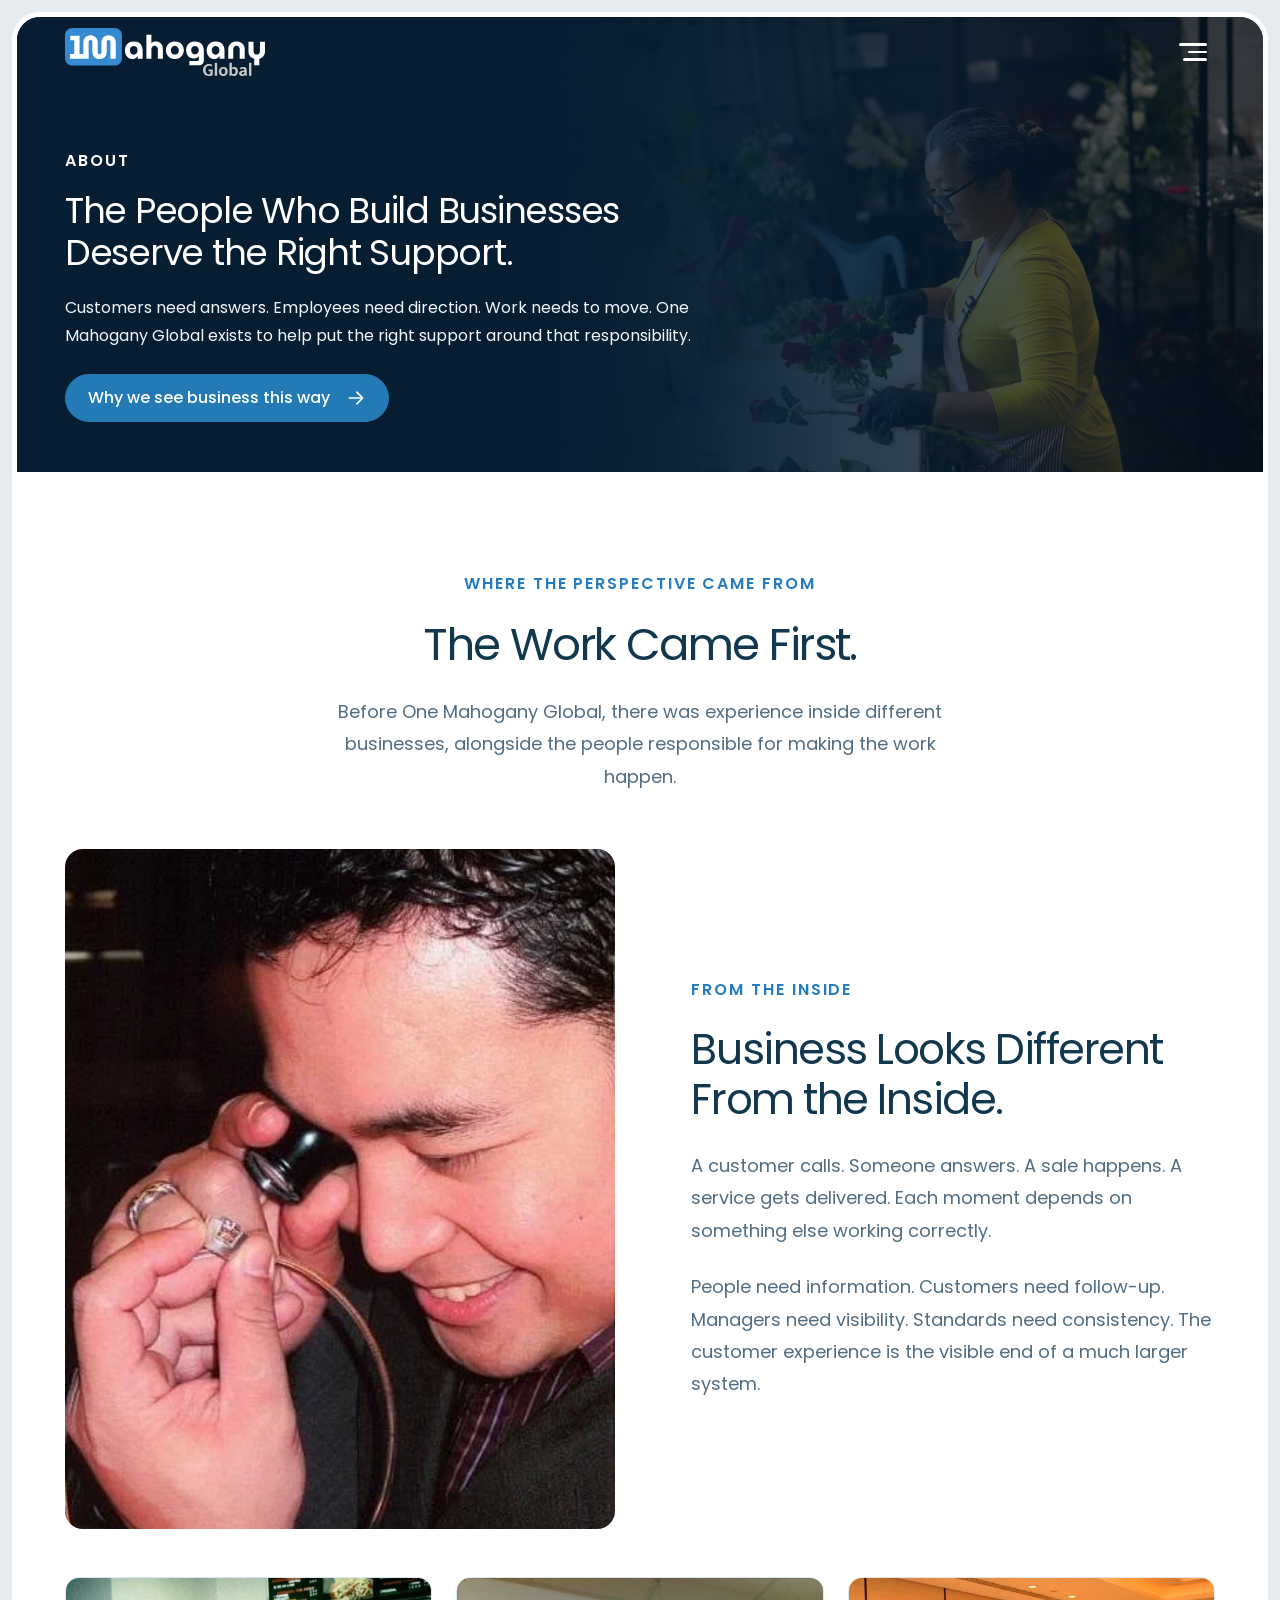
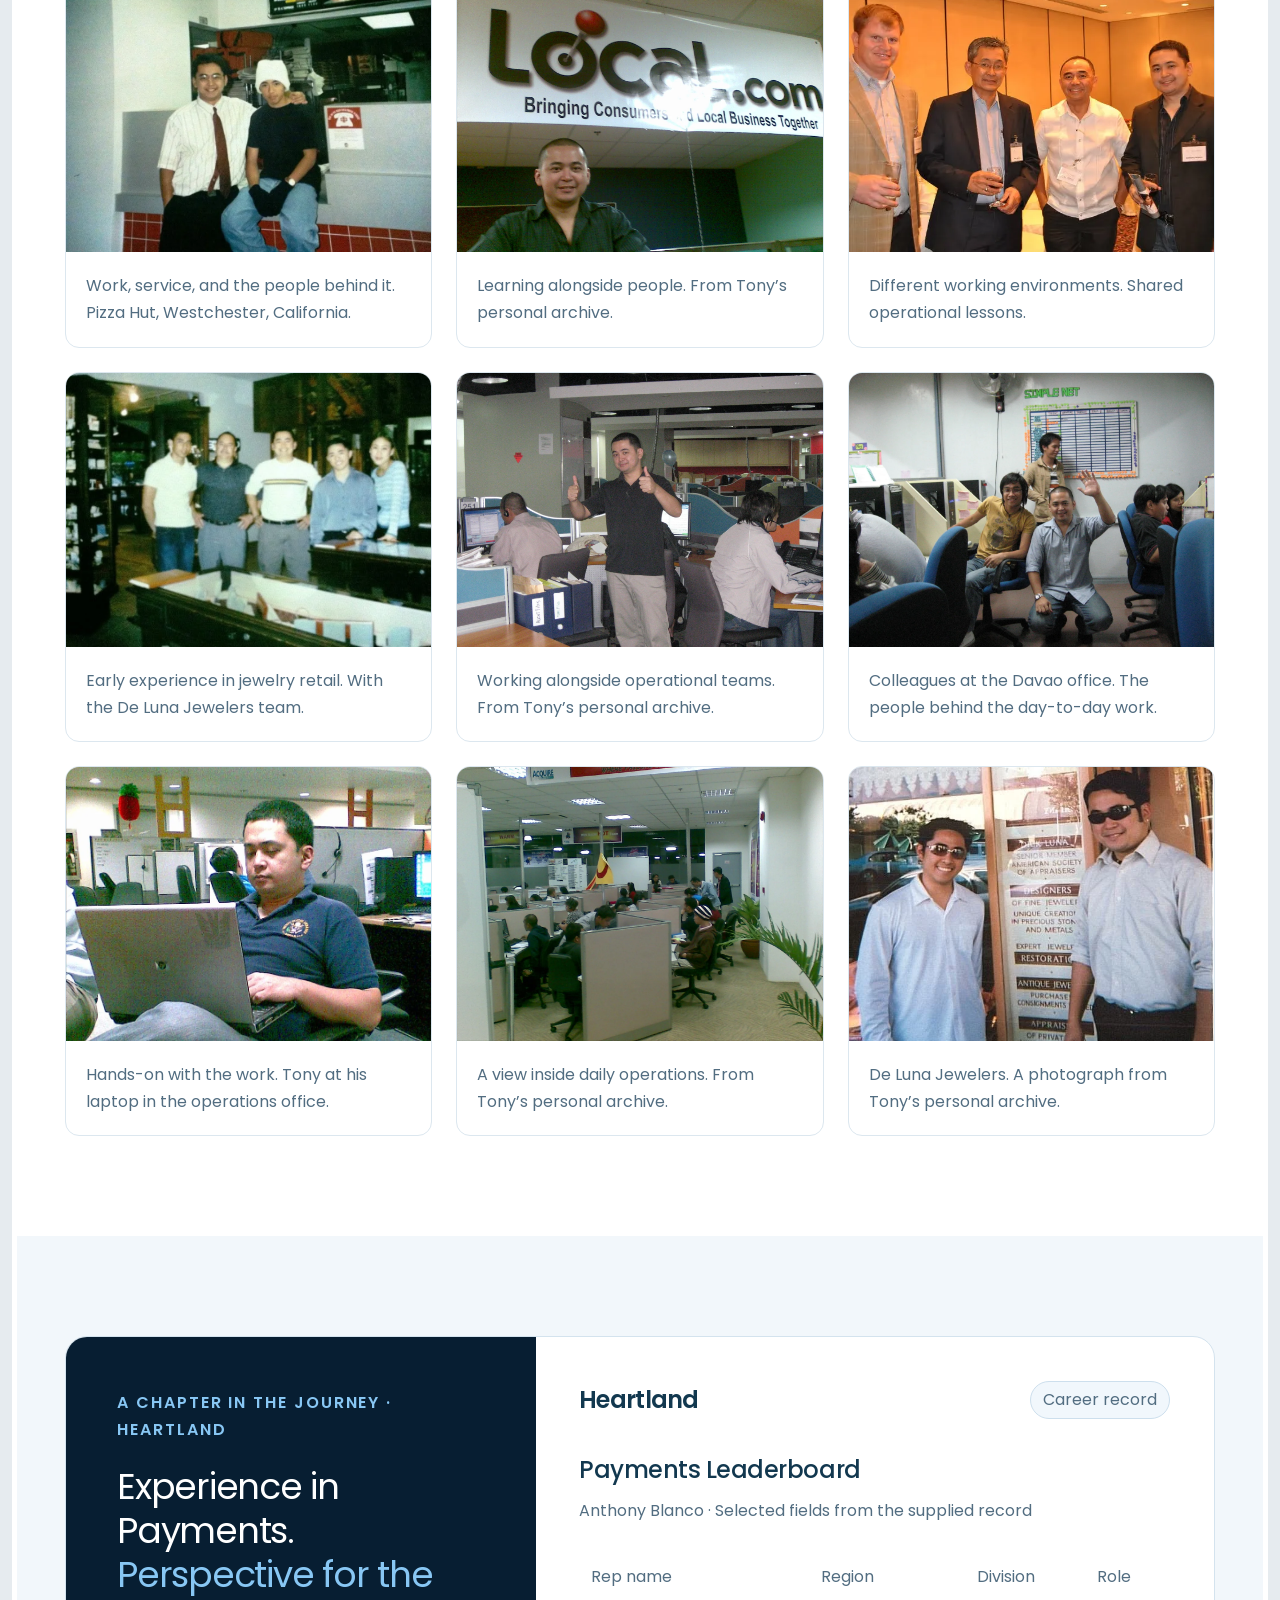
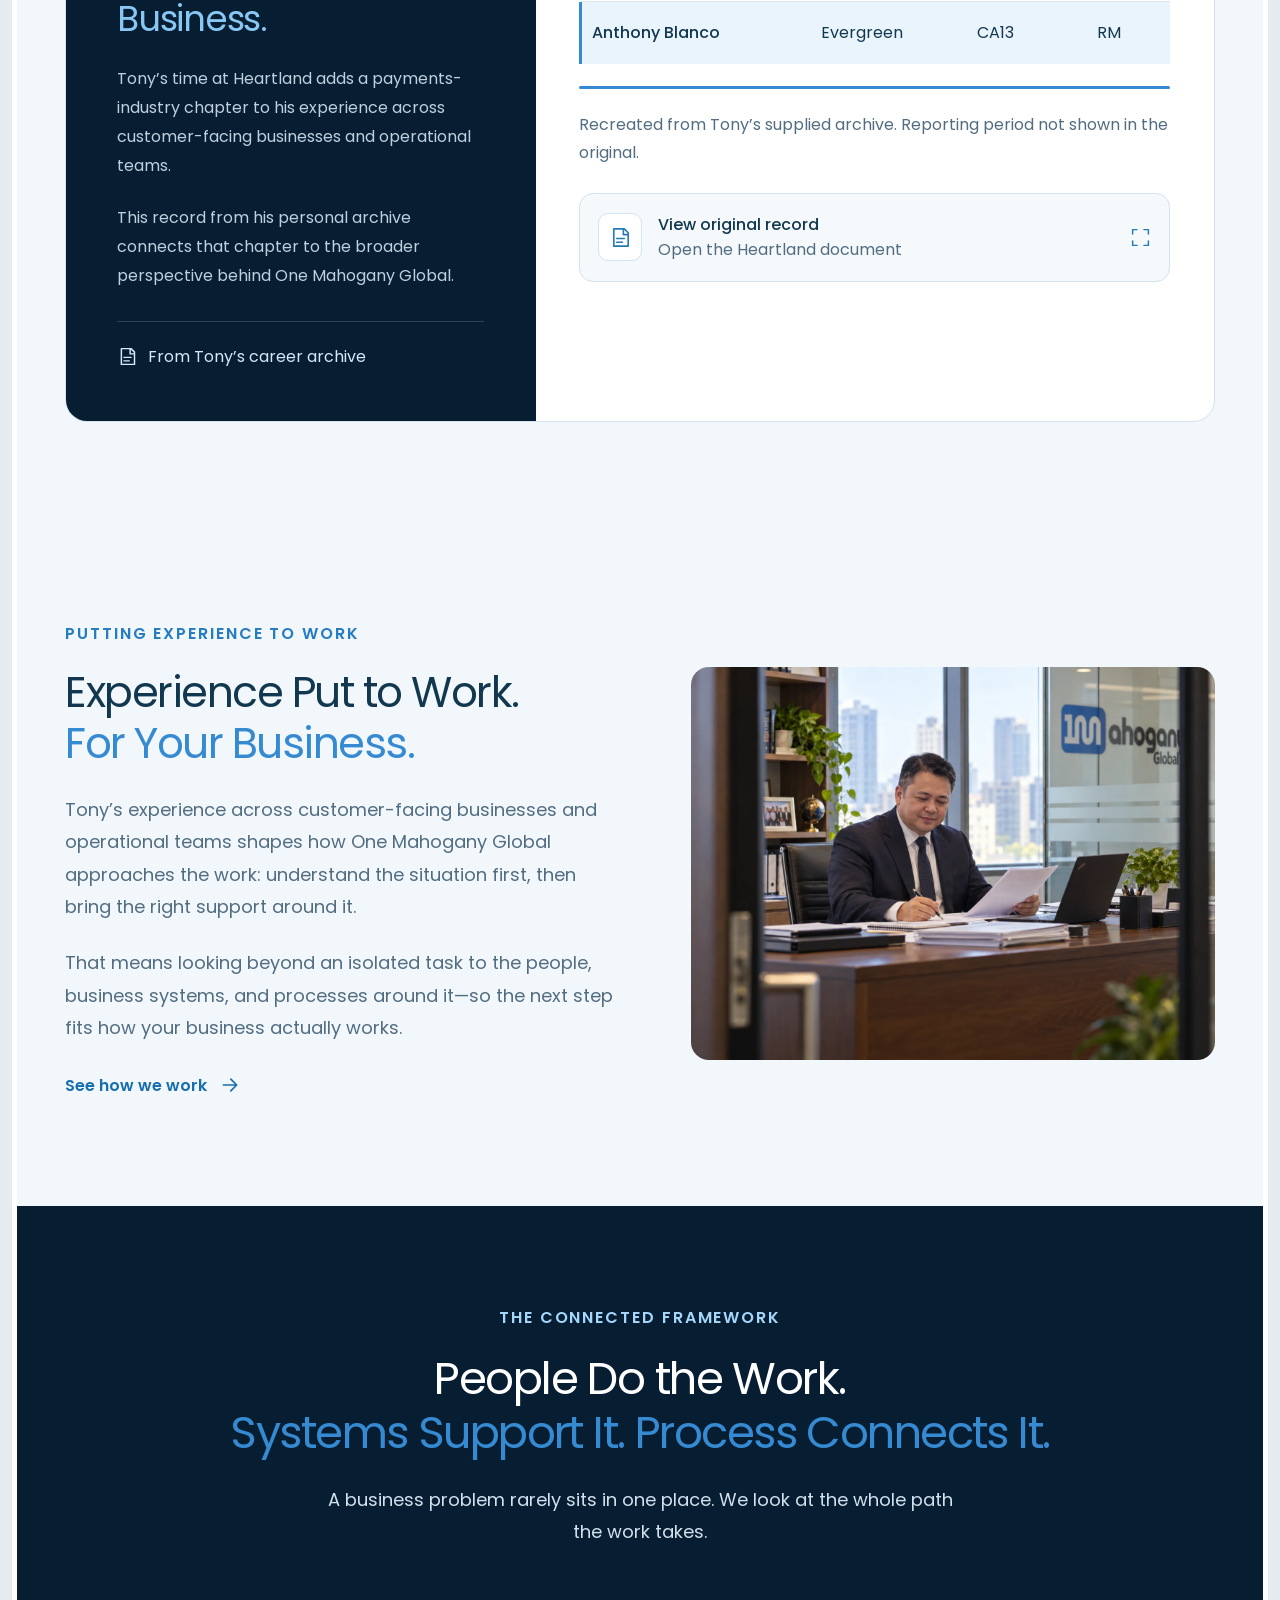
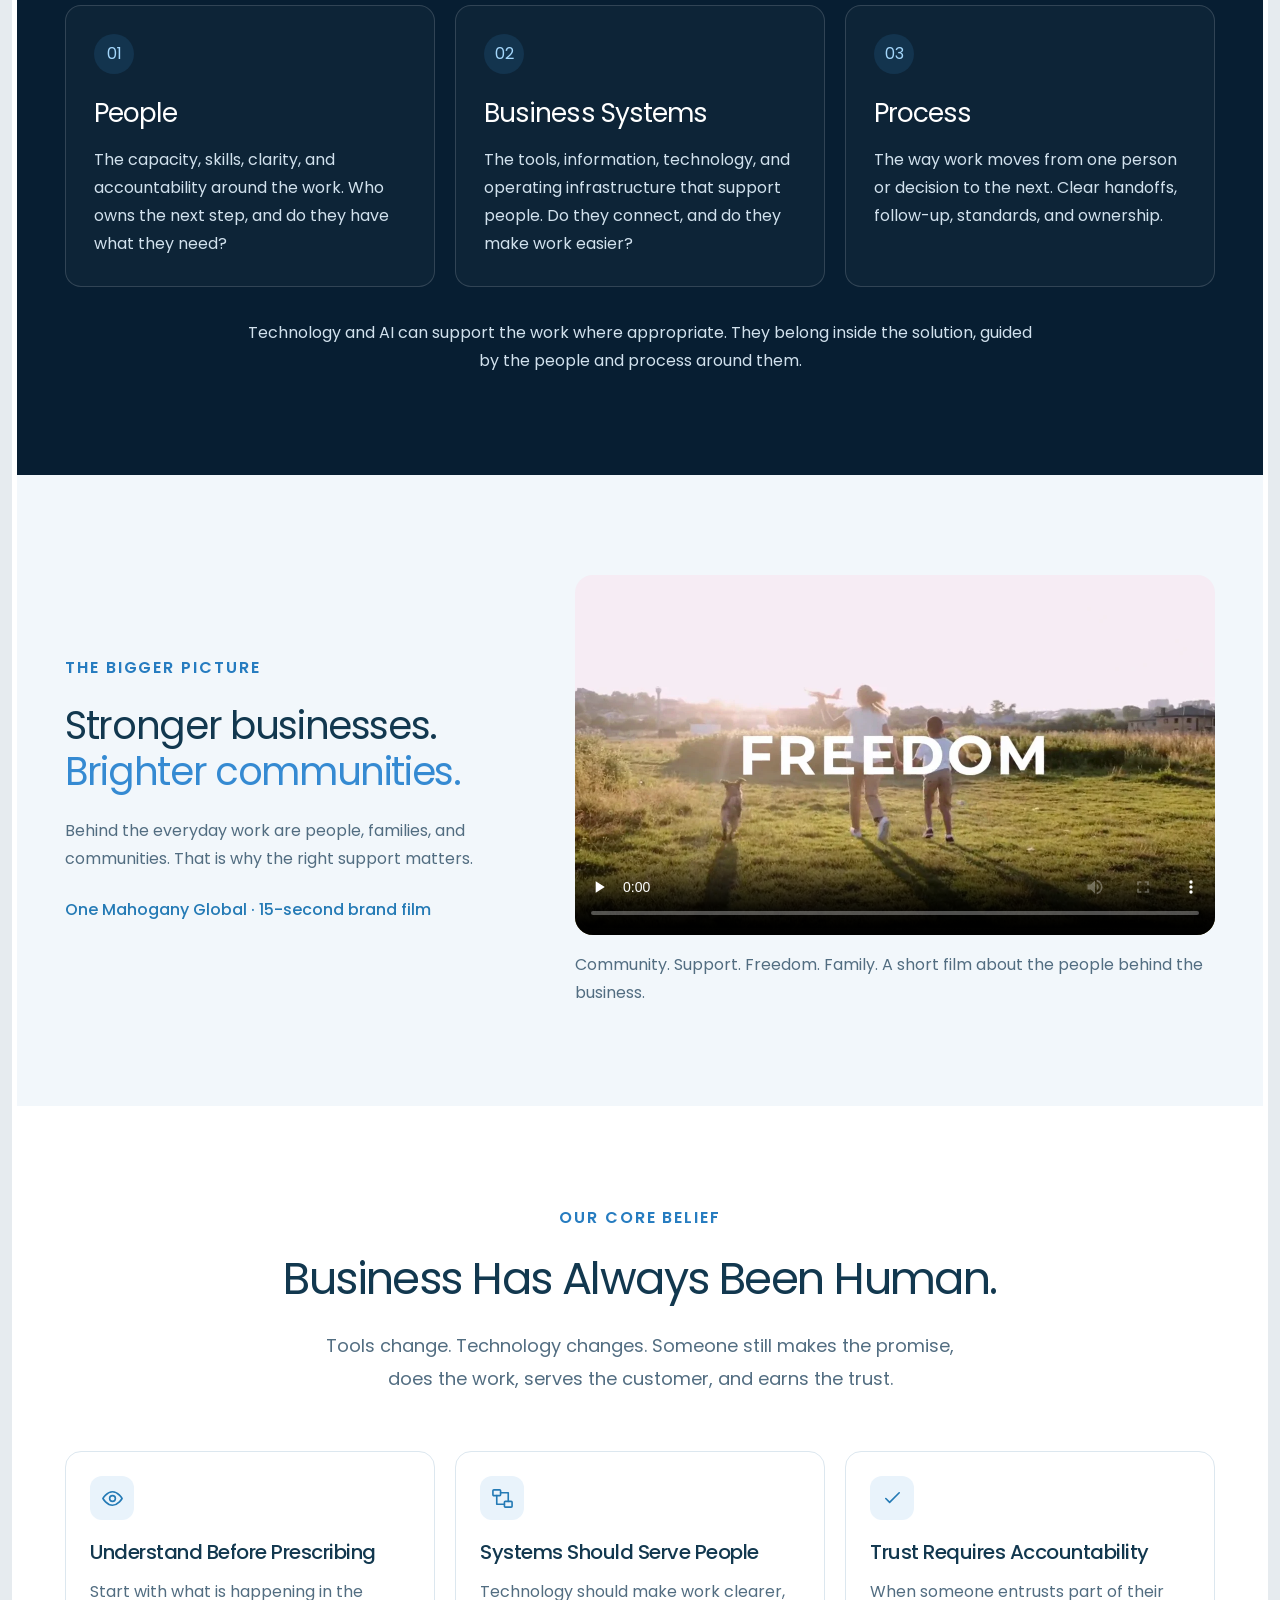
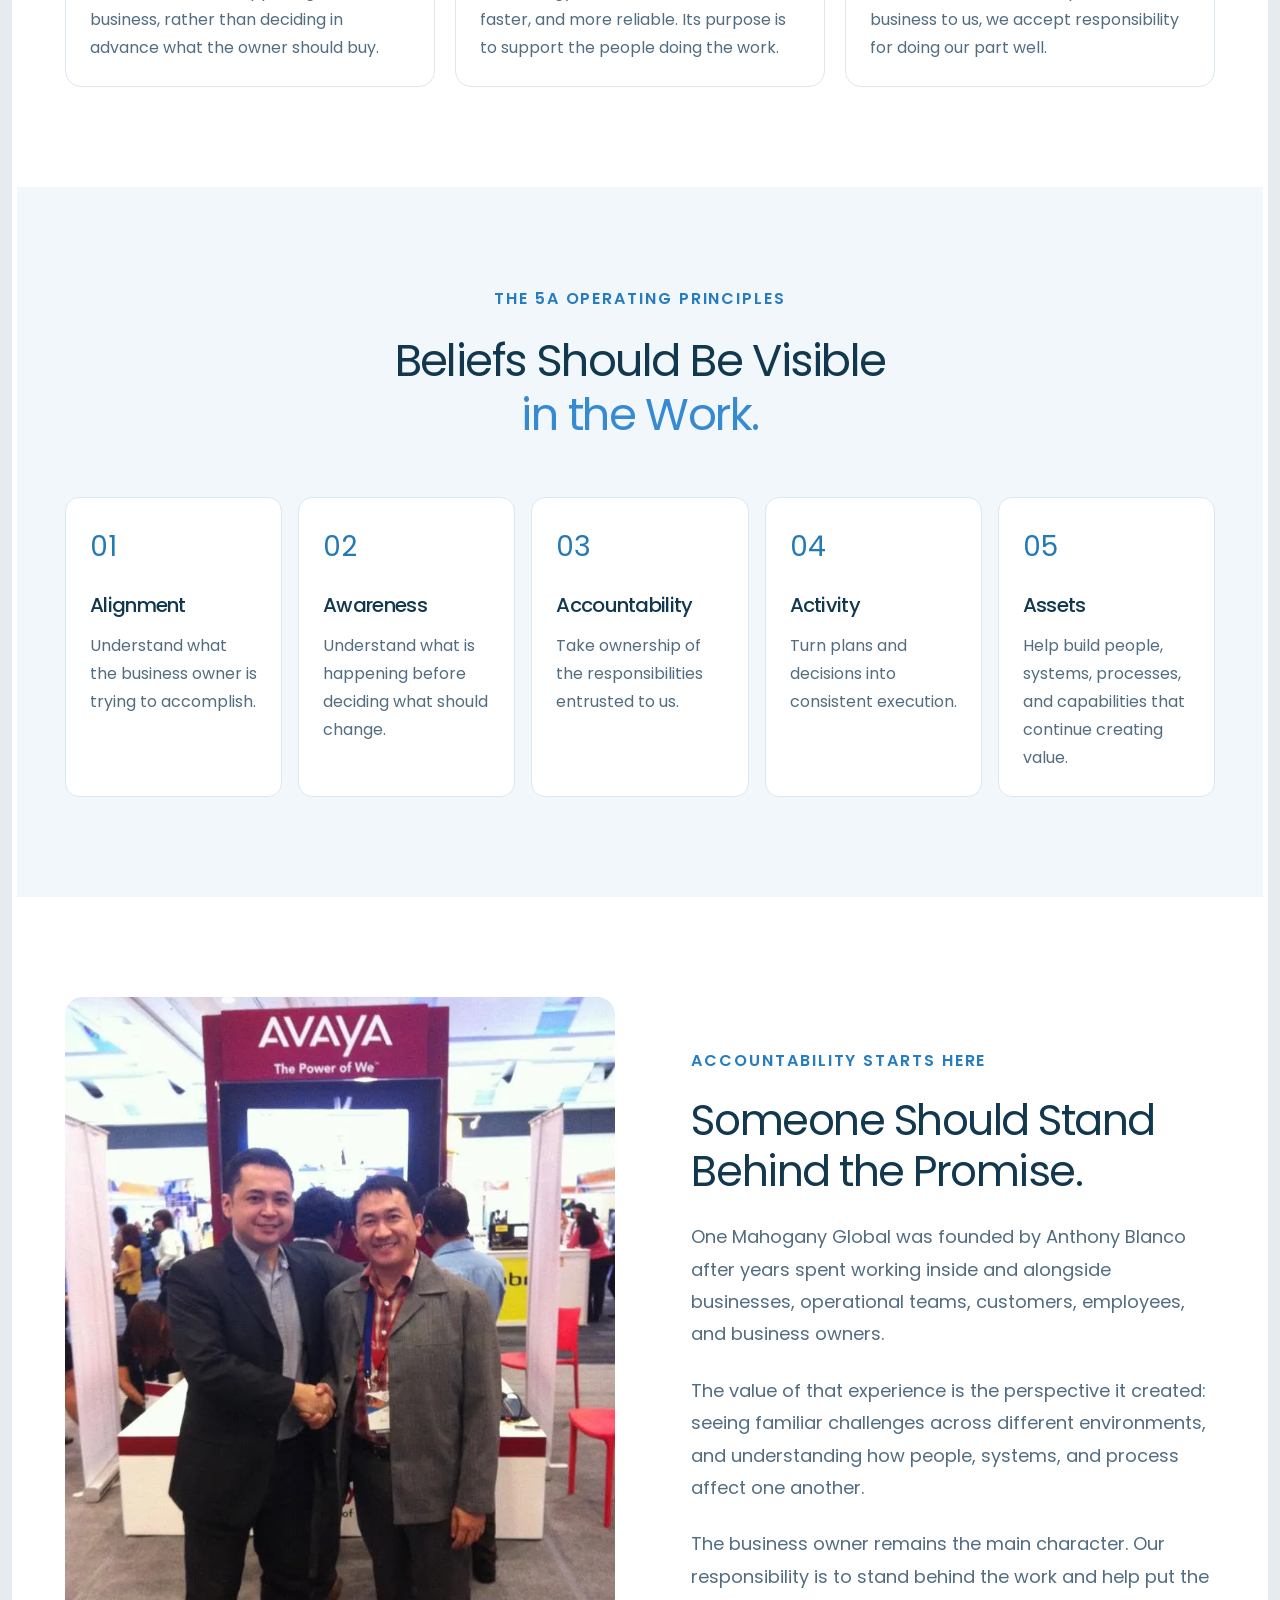
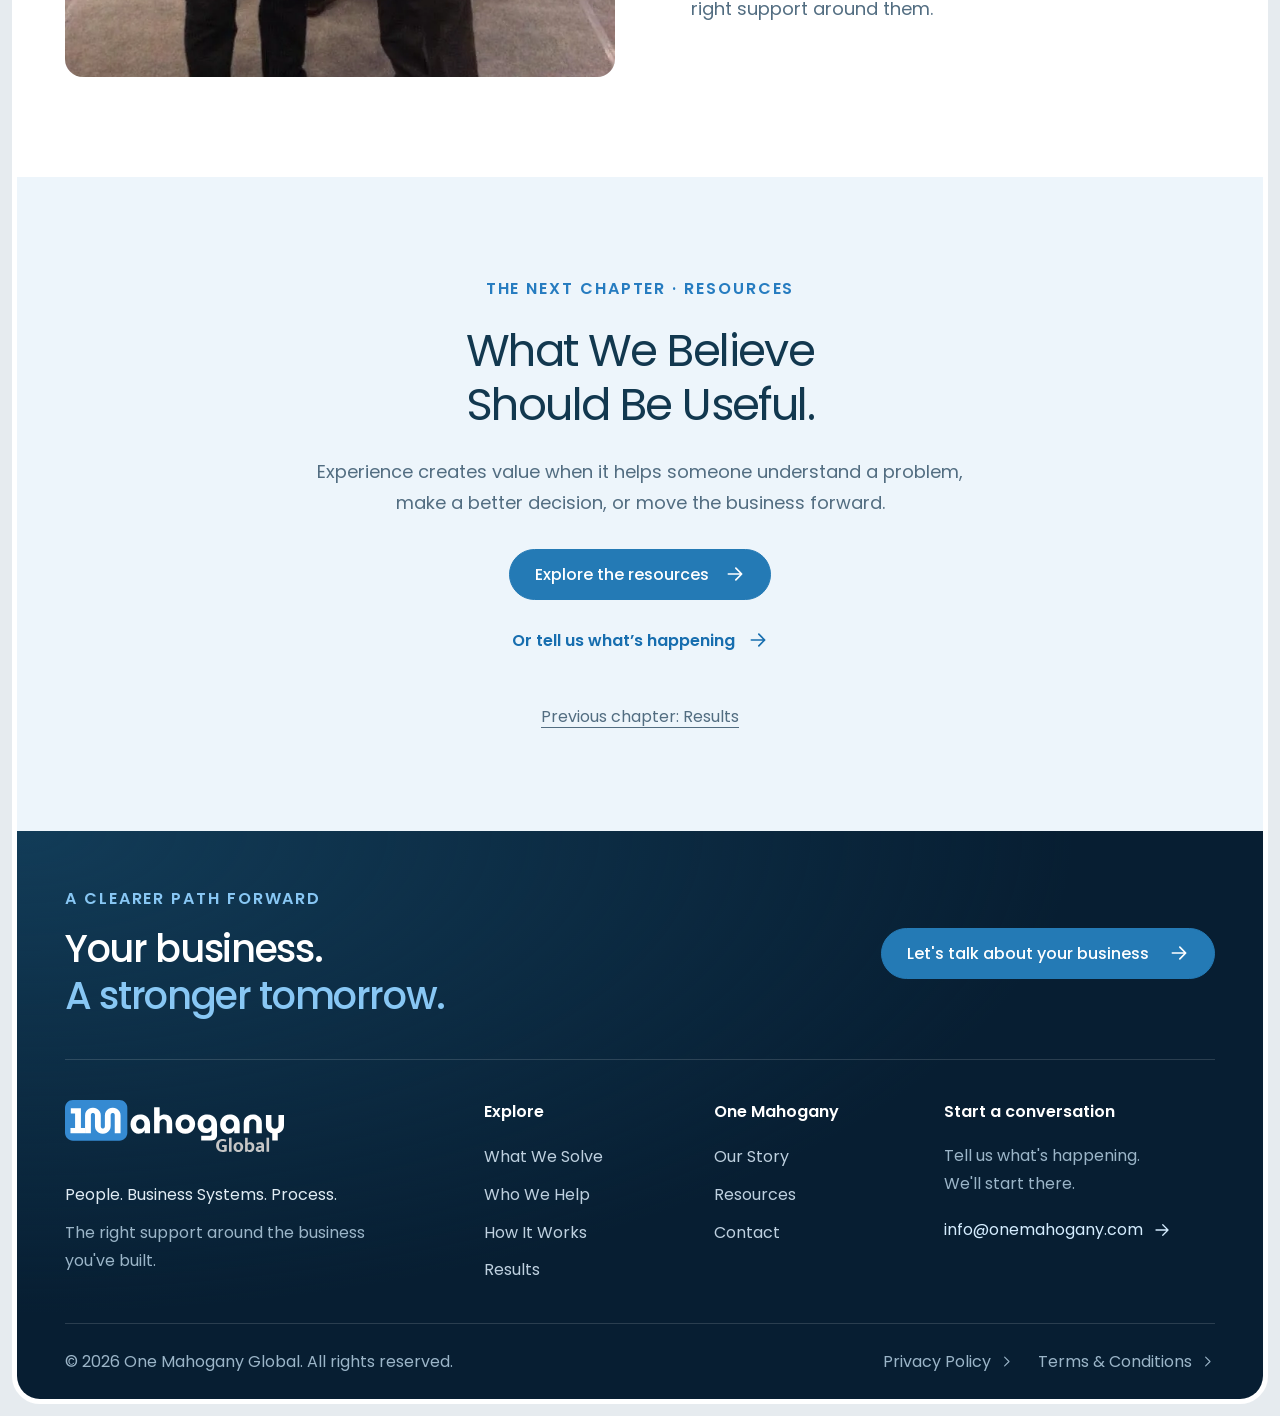
==== about.html @ 9b641d52 "Publish One Mahogany website prototype" ====
<!doctype html>
<html lang="en"><head><meta charset="utf-8"><meta name="viewport" content="width=device-width,initial-scale=1"><meta name="theme-color" content="#358AD2"><meta name="robots" content="noindex,nofollow"><title>About — One Mahogany Global</title><meta name="description" content="The work, experience, beliefs, and accountability behind One Mahogany Global’s customer-centered approach."><link rel="icon" href="assets/brand/icon.png"><link rel="preload" href="assets/fonts/poppins-regular.ttf" as="font" type="font/ttf" crossorigin><link rel="stylesheet" href="styles.css?v=journey-47"><link rel="stylesheet" href="modern.css?v=journey-47"><link rel="stylesheet" href="design-system.css?v=journey-47"><link rel="stylesheet" href="refresh.css?v=journey-47"><link rel="stylesheet" href="pages.css?v=journey-47"><script src="header-nav.js?v=3" defer></script><script src="site.js?v=journey-47" defer></script></head>
<body class="inner-page"><a class="skip-link" href="#main">Skip to content</a>  <svg class="svg-library" xmlns="http://www.w3.org/2000/svg" aria-hidden="true">
    <symbol id="i-arrow" viewBox="0 0 24 24"><path d="M4 12h15M13 5l7 7-7 7"/></symbol>
    <symbol id="i-phone" viewBox="0 0 24 24"><path d="m5 3 4 1 1 5-3 2a15 15 0 0 0 6 6l2-3 5 1 1 4c0 2-2 3-4 2C9 20 4 15 3 7c-1-2 0-4 2-4Z"/></symbol>
    <symbol id="i-admin" viewBox="0 0 24 24"><path d="M7 3h9l4 4v14H5V3h2Zm8 0v6h5M8 13h8M8 17h6"/></symbol>
    <symbol id="i-leads" viewBox="0 0 24 24"><path d="M4 20v-3a5 5 0 0 1 5-5h3M17 12v8m-4-4 4 4 4-4"/><circle cx="10" cy="6" r="3"/></symbol>
    <symbol id="i-systems" viewBox="0 0 24 24"><rect x="2" y="3" width="8" height="6" rx="1"/><rect x="14" y="15" width="8" height="6" rx="1"/><path d="M6 9v9h8M18 15V6h-8"/></symbol>
    <symbol id="i-owner" viewBox="0 0 24 24"><circle cx="12" cy="6" r="3"/><path d="M5 22v-5a7 7 0 0 1 14 0v5M8 14l4 4 4-4M12 18v4"/></symbol>
    <symbol id="i-more" viewBox="0 0 24 24"><circle cx="4" cy="12" r="1"/><circle cx="12" cy="12" r="1"/><circle cx="20" cy="12" r="1"/></symbol>
    <symbol id="i-clock" viewBox="0 0 24 24"><circle cx="12" cy="12" r="9"/><path d="M12 6v6l4 2"/></symbol>
    <symbol id="i-chat" viewBox="0 0 24 24"><path d="M21 11a9 9 0 0 1-9 9H4l-2 2v-9a9 9 0 1 1 19-2Z"/><path d="M7 9h10M7 13h7"/></symbol>
    <symbol id="i-flow" viewBox="0 0 24 24"><path d="M3 6h14m-4-4 4 4-4 4M21 18H7m4-4-4 4 4 4"/></symbol>
    <symbol id="i-eye" viewBox="0 0 24 24"><path d="M2 12s4-7 10-7 10 7 10 7-4 7-10 7S2 12 2 12Z"/><circle cx="12" cy="12" r="3"/></symbol>
    <symbol id="i-check" viewBox="0 0 24 24"><path d="m5 12 4 4L19 6"/></symbol>
    <symbol id="i-headset" viewBox="0 0 24 24"><path d="M4 14v-3a8 8 0 0 1 16 0v6a4 4 0 0 1-4 4h-3"/><rect x="2" y="11" width="5" height="7" rx="2"/><rect x="17" y="11" width="5" height="7" rx="2"/></symbol>
    <symbol id="i-laptop" viewBox="0 0 24 24"><path d="M4 16V4h16v12M2 16h20l-2 4H4l-2-4Z"/></symbol>
    <symbol id="i-pause" viewBox="0 0 24 24"><path d="M8 5v14M16 5v14"/></symbol>
    <symbol id="i-play" viewBox="0 0 24 24"><path d="m8 5 11 7-11 7V5Z"/></symbol>
    <symbol id="i-volume" viewBox="0 0 24 24"><path d="M3 9v6h4l5 4V5L7 9H3Zm13-1a6 6 0 0 1 0 8m3-11a10 10 0 0 1 0 14"/></symbol>
    <symbol id="i-close" viewBox="0 0 24 24"><path d="m6 6 12 12M6 18 18 6"/></symbol>
    <symbol id="i-users" viewBox="0 0 24 24"><path d="M16 21v-2a4 4 0 0 0-4-4H6a4 4 0 0 0-4 4v2m20 0v-2a4 4 0 0 0-3-3.87M16 3.13a4 4 0 0 1 0 7.75"/><circle cx="9" cy="7" r="4"/></symbol>
    <symbol id="i-mute" viewBox="0 0 24 24"><path d="M3 9v6h4l5 4V5L7 9H3Zm13 0 6 6m0-6-6 6"/></symbol>
    <symbol id="i-chevron-right" viewBox="0 0 24 24"><path d="m9 5 7 7-7 7"/></symbol>
    <symbol id="i-chevron-up" viewBox="0 0 24 24"><path d="m5 15 7-7 7 7"/></symbol>
  </svg>  <header class="site-header" id="site-header">
    <div class="header-inner">
      <a class="brand" href="index.html" aria-label="One Mahogany Global home"><img src="assets/brand/logo-light.svg" width="203" height="48" alt="One Mahogany Global"></a>
      <button class="menu-toggle" type="button" aria-expanded="false" aria-controls="mobile-menu"><span></span><span></span><span></span><span class="sr-only">Open navigation</span></button>
      <nav id="main-nav" aria-label="Main navigation"><a class="nav-home-link" href="index.html">Home</a>
        <a href="what-we-solve.html">What We Solve</a><a href="who-we-help.html">Who We Help</a><a href="how-it-works.html">How It Works</a><a href="results.html">Results</a><a href="about.html" aria-current="page">About</a><a href="resources.html">Resources</a>
        <a class="mobile-nav-cta" href="lets-talk.html">Let's talk <svg><use href="#i-arrow"/></svg></a>
      </nav>
      <a class="button button-primary header-cta" href="lets-talk.html">Let's talk <svg><use href="#i-arrow"/></svg></a>
    </div>
  </header><div class="site-frame"><main id="main"><section class="page-hero" id="page-top"><img src="assets/images/about-florist.webp" width="1600" height="1067" fetchpriority="high" alt="A florist preparing an arrangement in a flower shop"><div class="container"><div class="page-hero-content"><p class="eyebrow">About</p><h1>The People Who Build Businesses<br>Deserve the Right Support.</h1><p>Customers need answers. Employees need direction. Work needs to move. One Mahogany Global exists to help put the right support around that responsibility.</p><div class="hero-actions"><a class="button button-primary" href="#page-content">Why we see business this way <svg aria-hidden="true"><use href="#i-arrow"/></svg></a></div></div></div><span class="page-number">06 / 08 · ONE CONTINUOUS CUSTOMER JOURNEY</span></section><section class="page-section " id="page-content"><div class="container"><div class="section-heading"><p class="eyebrow">Where the perspective came from</p><h2>The Work Came First.</h2><p>Before One Mahogany Global, there was experience inside different businesses, alongside the people responsible for making the work happen.</p></div><div class="story-split "><figure class="story-photo"><img src="assets/images/tony-jeweler-detail.webp" width="1600" height="1067" loading="lazy" alt="A supplied archival photograph of Tony examining jewelry at work"></figure><div class="story-copy"><p class="eyebrow">From the inside</p><h2>Business Looks Different<br>From the Inside.</h2><p>A customer calls. Someone answers. A sale happens. A service gets delivered. Each moment depends on something else working correctly.</p><p>People need information. Customers need follow-up. Managers need visibility. Standards need consistency. The customer experience is the visible end of a much larger system.</p></div></div><div class="archive-grid"><figure><img src="assets/images/tony-pizza-hut-900.webp" width="1600" height="1067" loading="lazy" alt="Tony’s supplied archival work photograph from Pizza Hut in Westchester, California"><figcaption>Work, service, and the people behind it. Pizza Hut, Westchester, California.</figcaption></figure><figure><img src="assets/images/tony-bpo-office.webp" width="1600" height="1067" loading="lazy" alt="A supplied archival photograph of Tony inside a business office"><figcaption>Learning alongside people. From Tony’s personal archive.</figcaption></figure><figure><img src="assets/images/tony-colleagues-900.webp" width="1600" height="1067" loading="lazy" alt="A team photograph from Tony’s personal archive"><figcaption>Different working environments. Shared operational lessons.</figcaption></figure><figure><img src="assets/images/tony-jewelry-team.webp" width="1600" height="1067" loading="lazy" alt="A supplied archival photograph of Tony with colleagues at De Luna Jewelers"><figcaption>Early experience in jewelry retail. With the De Luna Jewelers team.</figcaption></figure><figure><img src="assets/images/tony-team-training.webp" width="1600" height="1067" loading="lazy" alt="A supplied archival photograph of Tony speaking with a team in an operations office"><figcaption>Working alongside operational teams. From Tony’s personal archive.</figcaption></figure><figure><img src="assets/images/tony-davao-colleagues.webp" width="1600" height="1067" loading="lazy" alt="A supplied archival photograph of Tony with colleagues in the Davao office"><figcaption>Colleagues at the Davao office. The people behind the day-to-day work.</figcaption></figure><figure><img src="assets/images/tony-laptop-work.webp" width="1600" height="1067" loading="lazy" alt="A supplied archival photograph of Tony concentrating on work on a laptop"><figcaption>Hands-on with the work. Tony at his laptop in the operations office.</figcaption></figure><figure><img src="assets/images/tony-office-archive.webp" width="1600" height="1067" loading="lazy" alt="A supplied archival view of an office with people at their workstations"><figcaption>A view inside daily operations. From Tony’s personal archive.</figcaption></figure><figure><img src="assets/images/tony-jeweler-colleague.webp" width="1600" height="1067" loading="lazy" alt="A supplied archival photograph outside De Luna Jewelers"><figcaption>De Luna Jewelers. A photograph from Tony’s personal archive.</figcaption></figure></div></div></section><section class="page-section soft" id="heartland-history"><div class="container"><div class="heartland-feature"><div class="heartland-story"><p class="eyebrow">A chapter in the journey · Heartland</p><h2>Experience in Payments.<br><em>Perspective for the Business.</em></h2><p>Tony’s time at Heartland adds a payments-industry chapter to his experience across customer-facing businesses and operational teams.</p><p>This record from his personal archive connects that chapter to the broader perspective behind One Mahogany Global.</p><span class="heartland-archive-label"><svg aria-hidden="true"><use href="#i-admin"/></svg>From Tony’s career archive</span></div><div class="heartland-board"><div class="heartland-board-heading"><span class="heartland-company">Heartland</span><span class="heartland-record-label">Career record</span></div><h3>Payments Leaderboard</h3><p class="heartland-board-note">Anthony Blanco · Selected fields from the supplied record</p><div class="heartland-table-wrap"><table class="heartland-table"><caption class="sr-only">Selected career-history fields from Tony’s Heartland payments leaderboard</caption><thead><tr><th scope="col">Rep name</th><th scope="col">Region</th><th scope="col">Division</th><th scope="col">Role</th></tr></thead><tbody><tr><th scope="row" data-label="Rep name">Anthony Blanco</th><td data-label="Region">Evergreen</td><td data-label="Division">CA13</td><td data-label="Role">RM</td></tr></tbody></table></div><div class="heartland-record-line" aria-hidden="true"><span></span></div><p class="heartland-source-note">Recreated from Tony’s supplied archive. Reporting period not shown in the original.</p><button class="heartland-source-trigger" type="button" data-record-open="heartland-document" aria-haspopup="dialog"><span class="heartland-document-icon"><svg aria-hidden="true"><use href="#i-admin"/></svg></span><span class="heartland-document-label"><strong>View original record</strong><span>Open the Heartland document</span></span><svg class="heartland-expand-icon" viewBox="0 0 24 24" aria-hidden="true"><path d="M8 3H3v5m13-5h5v5M3 16v5h5m13-5v5h-5"/></svg></button><dialog class="heartland-document-dialog" id="heartland-document" aria-labelledby="heartland-document-title"><div class="heartland-document-toolbar"><h2 id="heartland-document-title">Original Heartland leaderboard</h2><button type="button" class="heartland-document-close" data-record-close aria-label="Close document preview"><svg aria-hidden="true"><use href="#i-close"/></svg></button></div><figure><img src="assets/images/tony-heartland-leaderboard.webp" width="960" height="462" loading="lazy" alt="Original supplied Heartland payments and payroll leaderboard screenshot, including Anthony Blanco’s row"><figcaption>From Tony’s career archive. Reporting period not shown in the original.</figcaption></figure></dialog></div></div></div></section><section class="page-section soft"><div class="container"><div class="story-split image-right"><figure class="story-photo tony-office-scene"><img src="assets/images/tony-ceo-office.webp" width="1600" height="1067" loading="lazy" alt="AI-generated concept of Anthony Blanco in formal business attire reviewing documents in a One Mahogany Global office, based on his supplied photographs"></figure><div class="story-copy"><p class="eyebrow">Putting experience to work</p><h2>Experience Put to Work.<br><em>For Your Business.</em></h2><p>Tony’s experience across customer-facing businesses and operational teams shapes how One Mahogany Global approaches the work: understand the situation first, then bring the right support around it.</p><p>That means looking beyond an isolated task to the people, business systems, and processes around it—so the next step fits how your business actually works.</p><a class="text-link" href="how-it-works.html">See how we work <svg aria-hidden="true"><use href="#i-arrow"/></svg></a></div></div></div></section><section class="page-section dark"><div class="container"><div class="section-heading"><p class="eyebrow">The connected framework</p><h2>People Do the Work.<br><em>Systems Support It. Process Connects It.</em></h2><p>A business problem rarely sits in one place. We look at the whole path the work takes.</p></div><div class="framework"><article><h3>People</h3><p>The capacity, skills, clarity, and accountability around the work. Who owns the next step, and do they have what they need?</p></article><article><h3>Business Systems</h3><p>The tools, information, technology, and operating infrastructure that support people. Do they connect, and do they make work easier?</p></article><article><h3>Process</h3><p>The way work moves from one person or decision to the next. Clear handoffs, follow-up, standards, and ownership.</p></article></div><p class="framework-note">Technology and AI can support the work where appropriate. They belong inside the solution, guided by the people and process around them.</p></div></section><section class="page-section soft"><div class="container"><div class="brand-film-layout"><div class="brand-film-copy"><p class="eyebrow">The bigger picture</p><h2>Stronger businesses.<br><em>Brighter communities.</em></h2><p>Behind the everyday work are people, families, and communities. That is why the right support matters.</p><p class="film-duration">One Mahogany Global · 15-second brand film</p></div><figure class="brand-film"><video controls playsinline preload="none" poster="assets/images/brand-film-poster.webp" aria-label="One Mahogany Global brand film" aria-describedby="brand-film-caption"><source src="assets/video/hero.mp4" type="video/mp4"><track kind="captions" src="assets/video/brand-film.vtt" srclang="en" label="English">Your browser does not support video. The film celebrates community, support, freedom, and family.</video><figcaption id="brand-film-caption">Community. Support. Freedom. Family. A short film about the people behind the business.</figcaption></figure></div></div></section><section class="page-section "><div class="container"><div class="section-heading"><p class="eyebrow">Our core belief</p><h2>Business Has Always Been Human.</h2><p>Tools change. Technology changes. Someone still makes the promise, does the work, serves the customer, and earns the trust.</p></div><div class="insight-grid"><article class="insight-card"><div class="insight-copy"><span class="insight-symbol"><svg aria-hidden="true"><use href="#i-eye"/></svg></span><h3>Understand Before Prescribing</h3><p>Start with what is happening in the business, rather than deciding in advance what the owner should buy.</p></div></article><article class="insight-card"><div class="insight-copy"><span class="insight-symbol"><svg aria-hidden="true"><use href="#i-systems"/></svg></span><h3>Systems Should Serve People</h3><p>Technology should make work clearer, faster, and more reliable. Its purpose is to support the people doing the work.</p></div></article><article class="insight-card"><div class="insight-copy"><span class="insight-symbol"><svg aria-hidden="true"><use href="#i-check"/></svg></span><h3>Trust Requires Accountability</h3><p>When someone entrusts part of their business to us, we accept responsibility for doing our part well.</p></div></article></div></div></section><section class="page-section soft"><div class="container"><div class="section-heading"><p class="eyebrow">The 5A operating principles</p><h2>Beliefs Should Be Visible<br><em>in the Work.</em></h2></div><div class="principles"><article><h3>Alignment</h3><p>Understand what the business owner is trying to accomplish.</p></article><article><h3>Awareness</h3><p>Understand what is happening before deciding what should change.</p></article><article><h3>Accountability</h3><p>Take ownership of the responsibilities entrusted to us.</p></article><article><h3>Activity</h3><p>Turn plans and decisions into consistent execution.</p></article><article><h3>Assets</h3><p>Help build people, systems, processes, and capabilities that continue creating value.</p></article></div></div></section><section class="page-section "><div class="container"><div class="story-split "><figure class="story-photo"><img src="assets/images/tony-avaya-900.webp" width="1600" height="1067" loading="lazy" alt="Anthony Blanco alongside a colleague in a supplied archival photograph"></figure><div class="story-copy"><p class="eyebrow">Accountability starts here</p><h2>Someone Should Stand<br>Behind the Promise.</h2><p>One Mahogany Global was founded by Anthony Blanco after years spent working inside and alongside businesses, operational teams, customers, employees, and business owners.</p><p>The value of that experience is the perspective it created: seeing familiar challenges across different environments, and understanding how people, systems, and process affect one another.</p><p>The business owner remains the main character. Our responsibility is to stand behind the work and help put the right support around them.</p></div></div></div></section><section class="page-section next-chapter"><div class="container"><p class="eyebrow">The next chapter · Resources</p><h2>What We Believe<br>Should Be Useful.</h2><p>Experience creates value when it helps someone understand a problem, make a better decision, or move the business forward.</p><a class="button button-primary" href="resources.html">Explore the resources <svg aria-hidden="true"><use href="#i-arrow"/></svg></a><a class="text-link" href="lets-talk.html">Or tell us what’s happening <svg aria-hidden="true"><use href="#i-arrow"/></svg></a><a class="journey-back" href="results.html">Previous chapter: Results</a></div></section></main>  <footer class="site-footer">
    <div class="container">
      <div class="footer-invitation">
        <div><p class="eyebrow">A clearer path forward</p><h2>Your business.<br><span>A stronger tomorrow.</span></h2></div>
        <a class="button button-primary" href="lets-talk.html">Let's talk about your business <svg aria-hidden="true"><use href="#i-arrow"/></svg></a>
      </div>
      <div class="footer-main">
        <div class="footer-identity">
          <a class="brand" href="index.html" aria-label="One Mahogany Global home"><img src="assets/brand/logo-light.svg" width="203" height="48" loading="lazy" alt="One Mahogany Global"></a>
          <p class="footer-brand-line">People. Business Systems. Process.</p>
          <p class="footer-note">The right support around the business you've built.</p>
        </div>
        <nav class="footer-link-group" aria-label="Explore One Mahogany"><h3>Explore</h3><a href="what-we-solve.html">What We Solve</a><a href="who-we-help.html">Who We Help</a><a href="how-it-works.html">How It Works</a><a href="results.html">Results</a></nav>
        <nav class="footer-link-group" aria-label="About One Mahogany"><h3>One Mahogany</h3><a href="about.html">Our Story</a><a href="resources.html">Resources</a><a href="lets-talk.html">Contact</a></nav>
        <div class="footer-contact"><h3>Start a conversation</h3><p>Tell us what's happening.<br>We'll start there.</p><a class="footer-email" href="mailto:info@onemahogany.com">info@onemahogany.com <svg aria-hidden="true"><use href="#i-arrow"/></svg></a></div>
      </div>
      <div class="footer-bottom">
        <p>© <span id="copyright-year">2026</span> One Mahogany Global. All rights reserved.</p>
        <div class="footer-legal"><a href="https://onemahogany.com/privacy-policy/" target="_blank" rel="noopener noreferrer">Privacy Policy <svg aria-hidden="true"><use href="#i-chevron-right"/></svg></a><a href="https://onemahogany.com/terms-and-conditions/" target="_blank" rel="noopener noreferrer">Terms &amp; Conditions <svg aria-hidden="true"><use href="#i-chevron-right"/></svg></a></div>
      </div>
    </div>
  </footer></div><noscript><p class="noscript-note">Email <a href="mailto:info@onemahogany.com">info@onemahogany.com</a> to start a conversation. Resource filters and email draft preparation require JavaScript.</p></noscript></body></html>
---- styles.css ----
@charset "UTF-8";
:root{--paper:#f4f8fb;--white:#fff;--ink:#112e43;--muted:#5d7384;--line:#dce6ed;--navy:#071e32;--blue:#358ad2;--rust:#267cc0;--serif:Arial,Helvetica,sans-serif;--sans:Arial,Helvetica,sans-serif;--container:1320px}
*{box-sizing:border-box}html{scroll-behavior:smooth;scroll-padding-top:105px}body{margin:0;background:var(--paper);color:var(--ink);font:16px/1.65 var(--sans);-webkit-font-smoothing:antialiased}body.modal-open{overflow:hidden}button,input,select,textarea{font:inherit}button,a{-webkit-tap-highlight-color:transparent}button{cursor:pointer;color:inherit}a{color:inherit;text-decoration:none}img{display:block;max-width:100%;height:auto}svg{width:24px;height:24px;fill:none;stroke:currentColor;stroke-width:1.7;stroke-linecap:round;stroke-linejoin:round;flex-shrink:0}a svg,button svg{pointer-events:none}p,h1,h2,h3,figure{margin:0}p+p{margin-top:16px}button{border-radius:0}h1,h2,h3{text-wrap:balance}h1,h2{font-weight:800;line-height:1.06;letter-spacing:-1.8px}h1{font-family:var(--serif);font-size:clamp(42px,4.1vw,64px);font-weight:700;letter-spacing:-2px}h1 em{font-style:normal}h2{font-size:clamp(36px,3.8vw,58px)}h2 em{font-style:normal}h3{font-size:21px;line-height:1.25;font-weight:700;letter-spacing:-.3px}::selection{background:#c9d9dd;color:#152c3c}:focus-visible{outline:3px solid var(--blue);outline-offset:5px}[hidden]{display:none!important}.svg-library{position:absolute;width:0;height:0;overflow:hidden}.sr-only{position:absolute;clip-path:inset(50%);width:1px;height:1px;overflow:hidden;white-space:nowrap}.skip-link{position:fixed;top:-100px;left:20px;z-index:100;background:white;padding:12px 20px}.skip-link:focus{top:10px}.container{width:min(var(--container),calc(100% - 96px));margin-inline:auto}.section{padding:90px 0}.section-intro{margin-bottom:40px}.eyebrow{font-size:1rem;line-height:1.5;font-weight:700;letter-spacing:1.1px;text-transform:uppercase;margin-bottom:22px;color:var(--rust)}.eyebrow.light{color:#e1c5a0}.button{display:inline-flex;align-items:center;justify-content:center;gap:24px;min-height:50px;padding:14px 23px;font-size:1rem;font-weight:700;line-height:1.4;border:1px solid transparent;border-radius:7px;transition:background .2s,transform .2s;text-align:center}.button svg{width:19px;height:19px}.button:hover{transform:translateY(-2px)}.button-primary,.button-navy{background:#358ad2;color:white}.button-primary:hover,.button-navy:hover{background:#176bad}.text-link{display:inline-flex;align-items:center;gap:18px;font-size:1rem;font-weight:700;line-height:1.5;padding:9px 0;background:none;border:0;text-align:left}.text-link svg{width:20px;height:20px;transition:transform .2s}.text-link:hover svg{transform:translateX(5px)}.text-link.light{color:white}.text-link.gold{color:#e3c69d}.line-icon{width:32px;height:32px}.split-intro{display:grid;grid-template-columns:1.2fr 1fr;gap:90px;align-items:end}.intro-copy{color:var(--muted);max-width:460px}.intro-copy .small-prompt{font-weight:700;color:var(--ink);font-size:20px}.quiet-details{margin-top:18px;font-size:1rem}.quiet-details summary{font-size:1rem;font-weight:700;cursor:pointer;list-style:none;display:flex;align-items:baseline;gap:10px}.quiet-details summary:after{content:'+';font-size:16px;font-weight:400}.quiet-details[open] summary:after{content:'−'}.quiet-details summary::-webkit-details-marker{display:none}.quiet-details p{font-size:1rem;line-height:1.75;color:var(--muted);margin-top:13px}.dark-section{background:var(--navy);color:white}
/* A useful choice, with the detail available when you want it. */
.diagnostic{background:var(--white)}.diagnostic .section-intro h2{max-width:710px}.diagnostic-grid{display:grid;grid-template-columns:1fr 1fr;border-top:1px solid var(--line);column-gap:55px}.diagnostic-card{position:relative;display:grid;grid-template-columns:40px 1fr 20px;gap:22px;align-items:center;min-height:128px;padding:28px 5px;border:0;border-bottom:1px solid var(--line);background:none;text-align:left;transition:background .2s}.diagnostic-card:hover{background:#f5f2eb}.diagnostic-card[aria-expanded=true]{background:#f1eee6}.diagnostic-card .line-icon{color:var(--ink);width:29px;height:29px}.card-number,.card-description{display:none}.card-title{font-size:19px;line-height:1.3;font-weight:600;letter-spacing:-.3px;padding-right:15px}.card-action{font-size:0}.card-action>span{font-size:24px;font-weight:400;line-height:1}.diagnostic-bottom{display:flex;justify-content:space-between;align-items:center;margin-top:25px;gap:22px;font-size:1rem;color:var(--muted)}.diagnostic-bottom .text-link{color:var(--ink)}.diagnostic-response{display:grid;grid-template-columns:1fr auto;gap:40px;align-items:center;padding:30px;background:var(--paper);margin-top:20px}.diagnostic-response .eyebrow{margin-bottom:11px}.diagnostic-response h3{font-size:25px;margin-bottom:12px}.diagnostic-response p:not(.eyebrow){font-size:1rem;color:var(--muted)}
/* Three large pictures, one connected system. */
.answer{background:var(--paper);color:var(--ink)}.answer-layout{display:block}.answer .eyebrow.light{color:var(--rust)}.answer-copy{display:grid;grid-template-columns:1.1fr 1fr;column-gap:100px}.answer-copy .eyebrow{grid-column:1/-1}.answer-copy h2{grid-row:2/4;font-size:clamp(34px,3.4vw,51px);max-width:650px}.answer-copy>p:not(.eyebrow){grid-column:2;grid-row:2;font-size:17px;color:var(--muted);align-self:end;max-width:420px}.answer-copy>.text-link{grid-column:2;grid-row:3;align-self:start;margin-top:15px;color:var(--ink)}.pillars{position:relative;display:grid;grid-template-columns:repeat(3,1fr);gap:25px;margin-top:45px}.pillar{position:relative;min-width:0}.pillar-visual{height:320px;position:relative;overflow:hidden;margin-bottom:25px}.pillar-visual img{width:100%;height:100%;object-fit:cover}.pillar-index{position:absolute;top:18px;left:18px;font-size:1rem;color:white;background:#20221e;padding:6px 10px}.pillar h3{font-size:26px;margin-bottom:10px}.pillar .pillar-lead{font-size:16px;color:var(--muted);max-width:340px;line-height:1.6}.pillar .quiet-details{margin-top:14px}.pillar .quiet-details p{font-size:1rem}.pillar-plus{position:absolute;top:143px;left:calc(33.333% - 12px);z-index:2;display:grid;place-items:center;border-radius:50%;width:38px;height:38px;background:var(--paper);color:var(--ink);font-size:26px}.pillar-plus:nth-of-type(2){left:calc(66.666% - 2px)}.pillars-closing{grid-column:1/-1;font-family:var(--serif);font-style:normal;font-size:22px;margin-top:22px;text-align:center}
/* Everyday American settings introduce the support behind them. */
.services{background:white}.services-intro{display:grid;grid-template-columns:1.1fr 1fr;column-gap:100px;align-items:end}.services-intro .eyebrow{grid-column:1/-1}.services-intro h2{font-size:clamp(35px,3.5vw,54px)}.services-intro>p:last-child{max-width:420px;color:var(--muted);font-size:17px;grid-column:2}.service-grid{display:grid;grid-template-columns:1fr 1fr;gap:28px}.service-family{min-width:0}.service-photo{height:430px;position:relative;overflow:hidden;background:#25291f}.service-photo img{width:100%;height:100%;object-fit:cover;transition:transform .45s}.service-photo:after{content:'';position:absolute;inset:0;background:linear-gradient(0deg,#161811b3,transparent 45%)}.service-family:hover .service-photo img{transform:scale(1.025)}.photo-label{position:absolute;left:30px;bottom:28px;z-index:1;color:white;font-family:var(--serif);font-style:normal;font-size:25px;line-height:1.25;max-width:350px}.service-content{padding:27px 0 0}.service-heading{display:flex;align-items:center;gap:12px}.service-heading .line-icon{width:22px;height:22px;color:var(--rust)}.service-heading h3{font-size:1rem;text-transform:uppercase;letter-spacing:.7px}.service-quote{font-size:29px;font-weight:700;letter-spacing:-.8px;line-height:1.2;margin-top:18px;margin-bottom:24px}.service-details{border-top:1px solid var(--line);border-bottom:1px solid var(--line);margin:0 0 17px}.service-details summary{display:flex;align-items:center;justify-content:space-between;cursor:pointer;padding:16px 0;font-size:1rem;font-weight:700;list-style:none}.service-details summary::-webkit-details-marker{display:none}.service-details summary span{font-size:22px;line-height:1;font-weight:400}.service-details[open] summary span{transform:rotate(45deg)}.service-list{list-style:none;padding:5px 0 23px;margin:0;display:grid;grid-template-columns:1fr 1fr;gap:10px 18px}.service-list li{font-size:1rem;color:var(--muted);line-height:1.5;padding-left:17px;position:relative}.service-list li:before{content:'✓';position:absolute;left:0;color:var(--rust)}.service-content>.text-link{color:var(--ink);font-size:1rem}
/* The operating model is clear enough to remember. */
.process-section{background:#f1f6fa}.process-intro{max-width:780px}.process-intro h2{font-size:clamp(35px,3.5vw,53px)}.process-intro>p:last-child{font-size:16px;color:var(--muted);max-width:570px;margin-top:22px}.process-layout{display:grid;grid-template-columns:1fr 1fr;gap:95px}.process-steps{list-style:none;padding:0;margin:0;display:flex;flex-direction:column;justify-content:center;gap:0}.process-steps li{position:relative;padding:25px 0 26px 65px;border-bottom:1px solid #c8c8be;min-height:122px}.process-steps li:first-child{border-top:1px solid #c8c8be}.step-number{position:absolute;left:0;top:28px;font-size:1rem;color:var(--rust);font-family:var(--serif)}.process-steps h3{font-size:29px}.process-steps .quiet-details{margin-top:10px}.process-steps .quiet-details summary{font-weight:400;font-size:1rem}.process-photo{position:relative;min-height:425px;overflow:hidden}.process-photo img{position:absolute;inset:0;width:100%;height:100%;object-fit:cover;object-position:center 30%}.process-photo:after{content:'';position:absolute;inset:0;background:linear-gradient(0deg,#151910b3,transparent 60%)}.process-photo figcaption{position:absolute;left:32px;bottom:32px;right:20px;z-index:1;font-family:var(--serif);font-size:34px;color:white;line-height:1.13;font-weight:700}.process-photo figcaption em{font-weight:400}.process-section .container>.text-link{margin-top:28px}
.outcomes{background:var(--paper);color:var(--ink)}.outcomes .intro-copy{color:var(--muted);font-size:16px;max-width:440px}.outcomes .eyebrow{color:var(--rust)}.outcome-grid{display:grid;grid-template-columns:repeat(4,1fr);gap:35px;padding-top:35px;border-top:1px solid var(--line)}.outcome-grid .line-icon{color:var(--rust);margin-bottom:22px}.outcome-grid h3{font-size:24px;margin-bottom:13px}.outcome-grid p{font-size:1rem;line-height:1.7;color:var(--muted);max-width:260px}.result-strip{display:none}.outcomes-closing{font-family:var(--serif);font-size:28px;line-height:1.4;margin-top:50px}.outcomes-closing br{display:none}.outcomes-closing em{font-style:normal}.proof-section{background:white}.proof-intro{display:flex;align-items:center;justify-content:space-between;gap:20px;margin-bottom:25px}.proof-intro .eyebrow{margin:0}.scenario-label{font-size:1rem;color:var(--muted)}.proof-layout{display:grid;grid-template-columns:.95fr 1.5fr;border-top:1px solid var(--line);border-bottom:1px solid var(--line)}.proof-opening{padding:35px 40px 35px 0}.proof-opening .eyebrow{font-size:1rem;color:var(--rust)}.proof-opening h2{font-family:var(--serif);font-size:40px;letter-spacing:-1.2px;max-width:430px}.proof-opening .text-link{margin-top:25px;color:var(--ink);font-size:1rem}.proof-stages{display:grid;grid-template-columns:repeat(3,1fr);align-items:center;gap:25px;padding-left:30px;border-left:1px solid var(--line)}.proof-stages article>span{display:block;color:var(--rust);font-size:1rem;font-weight:700;margin-bottom:20px}.proof-stages h3{font-size:20px;line-height:1.25}.proof-stages .quiet-details summary{font-size:1rem}.proof-stages .quiet-details p{font-size:1rem}.proof-note{font-size:1rem;color:var(--muted);margin-top:17px}
/* Photograph-led identification, with quiet captions. */
.industries{background:white;padding-top:0;padding-bottom:65px;overflow:hidden}.industries .intro-copy{font-size:16px}.industries .intro-copy .text-link{margin-top:17px}.industry-track{display:flex;overflow-x:auto;overflow-y:hidden;gap:18px;padding:3px 48px 10px;scrollbar-width:none;overscroll-behavior-x:contain;touch-action:pan-x pan-y}.industry-track::-webkit-scrollbar{display:none}.industry-track figure{position:relative;flex:0 0 350px;height:445px;overflow:hidden;background:#27291f}.industry-track figure:after{content:'';position:absolute;inset:0;background:linear-gradient(0deg,#11170eb8,transparent 45%)}.industry-track img{width:100%;height:100%;object-fit:cover;transition:transform .5s}.industry-track figure:hover img{transform:scale(1.025)}.industry-track figcaption{position:absolute;left:28px;bottom:26px;right:15px;z-index:1;font-size:25px;font-weight:700;letter-spacing:-.7px;line-height:1.15;color:white}.carousel-footer{display:flex;align-items:center;justify-content:space-between;gap:20px;margin-top:22px}.carousel-footer>p{font-family:var(--serif);font-size:20px;font-style:normal;color:var(--muted)}.carousel-controls{display:flex;gap:8px}.on-light{background:none;color:var(--ink);border-color:#b9bcb5}.on-light:hover{background:var(--paper)}.on-light:last-child{background:var(--ink);color:white;border-color:var(--ink)}svg.reverse{transform:rotate(180deg)}
/* A final invitation rooted in work, rather than a corporate sales panel. */
.belief{display:grid;grid-template-columns:1.25fr 1fr;background:#092b45;min-height:630px}.belief-story{position:relative;isolation:isolate;overflow:hidden;display:flex;align-items:flex-end;min-height:650px}.belief-story>img{position:absolute;inset:0;width:100%;height:100%;object-fit:cover;object-position:65% center;z-index:-2}.belief-overlay{position:absolute;inset:0;background:linear-gradient(0deg,#13190fe8,transparent 85%);z-index:-1}.belief-copy{padding:70px max(48px,calc((100vw - 1320px)/2));padding-right:50px;color:white}.belief-copy h2{font-size:clamp(35px,3.1vw,47px);max-width:560px}.belief-copy>p:not(.eyebrow){font-size:1rem;line-height:1.75;margin-top:25px;max-width:470px;color:#e1e5db}.belief-copy .text-link{margin-top:22px}.belief-conversion{align-content:center;padding:75px 60px;color:white}.belief-conversion h2{font-size:clamp(35px,3.1vw,47px);max-width:500px}.belief-conversion>p:not(.eyebrow){font-size:17px;line-height:1.75;margin-top:25px;color:#e3e6dc}.belief-conversion .button{margin-top:28px;background:var(--paper);color:var(--ink);min-width:160px;justify-content:space-between}.belief-conversion .button:hover{background:white}.belief-conversion .conversion-micro{font-size:1rem!important;margin-top:17px!important;color:#c6cbbf!important}.brand-promise{font-family:var(--serif);font-style:normal;font-size:24px;line-height:1.35;margin-top:50px;padding-top:25px;border-top:1px solid #ffffff3d}.brand-promise em{font-style:normal}
.site-footer{background:#051827;color:white;padding:55px 0 25px}.footer-main{display:flex;align-items:center;justify-content:space-between;gap:50px;padding-bottom:38px}.footer-brand-line{font-size:1rem;letter-spacing:.3px;color:#adb6a9;margin-top:20px}.footer-main nav{display:grid;grid-template-columns:repeat(4,auto);gap:18px 30px;color:#e4e8df;font-size:1rem}.footer-main nav a:hover,.footer-bottom a:hover{text-decoration:underline;text-underline-offset:5px}.footer-top{font-size:25px;display:grid;place-items:center;width:42px;height:42px;border:1px solid #ffffff50;border-radius:50%}.footer-bottom{display:flex;justify-content:space-between;gap:20px;border-top:1px solid #ffffff2b;padding-top:23px;font-size:1rem;color:#aab2a6}.footer-bottom>div{display:flex;gap:25px}
/* Supporting detail remains available without taking over the page. */
.site-dialog{background:var(--paper);color:var(--ink);border:0;width:min(750px,calc(100% - 32px));max-height:calc(100dvh - 48px);padding:0;overflow:auto;box-shadow:0 30px 90px #0006}.site-dialog::backdrop{background:#11170fd1;backdrop-filter:blur(5px)}.dialog-content{padding:60px}.dialog-content>.eyebrow{margin-bottom:18px}.dialog-content h2{font-family:var(--serif);font-size:48px;margin-bottom:25px;font-weight:700}.dialog-content>p:not(.eyebrow){font-size:1rem;color:var(--muted)}.dialog-close{position:sticky;float:right;top:16px;right:16px;margin:16px 16px -54px 0;width:38px;height:38px;border:1px solid #bdc1b6;border-radius:50%;background:var(--paper);font-size:26px;line-height:1;z-index:2;display:grid;place-items:center}.dialog-close:hover{background:#e1e2d8}.site-dialog .button{margin-top:23px}.contact-dialog form{margin-top:28px}.contact-dialog label{font-size:1rem;font-weight:700;display:block;margin-bottom:8px}.contact-dialog label span{font-size:1rem;font-weight:400;color:var(--muted)}.contact-dialog input,.contact-dialog textarea,.contact-dialog select{display:block;width:100%;border:1px solid #bfc3b8;background:#fff;color:var(--ink);font-size:16px;line-height:1.5;padding:11px 12px;border-radius:0}.contact-dialog input,.contact-dialog select{min-height:46px}.contact-dialog textarea{resize:vertical}.form-grid{display:grid;grid-template-columns:1fr 1fr;gap:22px;margin:23px 0}.form-note{font-size:1rem!important;line-height:1.65;color:var(--muted)!important;margin-top:17px}.contact-dialog #message-ready{margin-top:25px;padding-top:25px;border-top:1px solid var(--line)}#message-ready h3{font-family:var(--serif);font-size:29px;margin-bottom:15px}#message-ready p{font-size:1rem;color:var(--muted)}#edit-message{display:flex;margin-top:12px}.story-dialog{width:min(1050px,calc(100% - 32px))}.story-gallery{display:grid;grid-template-columns:1.1fr .75fr 1.1fr;gap:18px;margin:35px 0}.story-gallery img{width:100%;height:235px;object-fit:cover}.story-gallery figcaption{font-size:1rem;line-height:1.5;margin-top:14px}.story-gallery figcaption span{display:block;font-size:1rem;color:var(--muted);margin-top:5px}.dialog-content>h3{margin:28px 0 16px}.resource-list{list-style:none;counter-reset:resource;padding:0;margin:30px 0;border-top:1px solid var(--line)}.resource-list li{position:relative;counter-increment:resource;padding:25px 0 25px 45px;border-bottom:1px solid var(--line)}.resource-list li:before{content:'0'counter(resource);position:absolute;left:0;top:26px;color:var(--rust);font-family:var(--serif);font-size:18px}.resource-list h3{font-size:18px;margin-bottom:10px}.resource-list p{font-size:1rem;color:var(--muted)}.noscript-note{padding:20px;text-align:center;font-size:1rem;background:#e8e6db}.noscript-note a{text-decoration:underline}
@media(min-width:1700px){.introduction-copy{padding-right:90px}.heritage-image{min-height:760px}.pillar-visual{height:370px}.service-photo{height:500px}}
@media(max-width:1200px){.container,.header-inner{width:calc(100% - 64px)}.header-inner{gap:22px}.brand img{width:180px;height:43px}.site-header nav{gap:18px}.site-header nav>a:not(.button){font-size:1rem}.header-cta{margin-left:0;font-size:1rem;gap:12px;padding:11px 15px}.introduction-copy{padding:60px 40px 60px 32px}.introduction-copy h1{font-size:49px}.heritage-image{min-height:660px}.split-intro{gap:60px}.answer-copy,.services-intro{column-gap:60px}.pillar-visual{height:290px}.service-photo{height:370px}.process-layout{gap:55px}.proof-stages{gap:18px;padding-left:24px}.proof-stages h3{font-size:18px}.belief-copy{padding-left:32px;padding-right:35px}.belief-conversion{padding:65px 40px}.footer-main nav{gap:17px 22px}.industry-track{padding-inline:32px}}
@media(max-width:960px){.site-header{height:78px}.menu-toggle{display:flex;flex-direction:column;justify-content:center;gap:6px;width:42px;height:42px;padding:11px;background:none;border:0}.menu-toggle>span:not(.sr-only){height:2px;width:100%;background:var(--ink);display:block;transition:transform .2s}.menu-toggle[aria-expanded=true]>span:first-child{transform:translateY(4px) rotate(45deg)}.menu-toggle[aria-expanded=true]>span:nth-child(2){transform:translateY(-4px) rotate(-45deg)}.site-header nav{display:none;position:absolute;top:77px;left:0;right:0;background:var(--paper);padding:20px 32px 30px;box-shadow:0 20px 35px #0002;max-height:calc(100dvh - 78px);overflow:auto}.site-header nav.is-open{display:flex;flex-direction:column;align-items:stretch;gap:0}.site-header nav>a:not(.button){font-size:16px;padding:12px 0;border-bottom:1px solid var(--line)}.site-header .header-cta{align-self:flex-start;margin-top:25px;font-size:1rem;padding:13px 22px}.section{padding:75px 0}.introduction{grid-template-columns:1fr 1fr}.introduction-copy{padding:55px 32px}.introduction-copy h1{font-size:41px;letter-spacing:-1.6px}.introduction-copy>p:not(.eyebrow){font-size:1rem}.introduction-copy .eyebrow{font-size:1rem}.heritage-image{min-height:650px}.heritage-image figcaption{left:25px;bottom:27px}.heritage-image figcaption>span{font-size:27px}.hero-actions .button{font-size:1rem;padding:13px 17px;gap:12px}.split-intro{gap:40px}.diagnostic-grid{column-gap:35px}.diagnostic-card{gap:17px;grid-template-columns:30px 1fr 18px}.card-title{font-size:17px}.answer-copy,.services-intro{column-gap:40px}.answer-copy>p:not(.eyebrow),.services-intro>p:last-child{font-size:1rem}.pillar-visual{height:245px}.pillar h3{font-size:23px}.pillar .pillar-lead{font-size:1rem}.pillar-plus{top:103px;width:34px;height:34px}.pillars-closing{font-size:20px}.service-photo{height:330px}.photo-label{font-size:23px;left:23px;bottom:23px}.service-quote{font-size:25px}.process-layout{gap:40px}.process-photo{min-height:390px}.process-photo figcaption{font-size:29px;left:25px;bottom:25px}.outcome-grid{gap:25px}.outcome-grid h3{font-size:21px}.outcome-grid p{font-size:1rem}.proof-layout{grid-template-columns:1fr}.proof-opening{padding:30px 0}.proof-opening h2{max-width:690px}.proof-stages{padding:30px 0;border-left:0;border-top:1px solid var(--line);gap:35px}.proof-stages h3{font-size:21px}.proof-stages .quiet-details summary{font-size:1rem}.belief h2{font-size:36px}.belief{grid-template-columns:1.05fr 1fr}.belief-copy{padding:50px 32px}.belief-conversion{padding:55px 32px}.footer-main{flex-wrap:wrap;gap:35px}.footer-top{margin-left:auto}.footer-main nav{font-size:1rem}.industry-track figure{flex-basis:315px;height:405px}}
@media(max-width:760px){html{scroll-padding-top:82px}.container,.header-inner{width:calc(100% - 40px)}h2{font-size:37px;letter-spacing:-1.2px}.eyebrow{font-size:1rem;letter-spacing:.8px;margin-bottom:18px}.section{padding:65px 0}.purpose-bar{height:29px;font-size:1rem;letter-spacing:0}.site-header{height:73px}.brand img{width:174px;height:42px}.site-header nav{top:72px;padding:16px 20px 28px}.hero-video{aspect-ratio:16/9;object-fit:contain}.video-controls{right:12px;bottom:12px;gap:6px}.round-control{width:32px;height:32px}.round-control svg{width:15px;height:15px}.introduction{grid-template-columns:1fr}.introduction-copy{padding:47px 20px 45px}.introduction-copy>.eyebrow{font-size:1rem;max-width:none}.introduction-copy h1{font-size:clamp(39px,8.2vw,56px);line-height:1.08;letter-spacing:-1.5px;max-width:590px}.introduction-copy>p:not(.eyebrow){font-size:1rem;line-height:1.75;margin-top:24px;max-width:520px}.hero-actions{margin-top:24px;gap:10px}.hero-actions .button{font-size:1rem;padding:14px 20px;gap:16px}.hero-actions .text-link{font-size:1rem}.heritage-image{min-height:410px;height:440px;aspect-ratio:auto}.heritage-image>img{object-position:74% center}.heritage-image figcaption{left:22px;bottom:24px}.heritage-image figcaption>span{font-size:30px;max-width:330px}.heritage-image small{font-size:1rem;margin-top:12px}.section-intro{margin-bottom:30px}.split-intro{grid-template-columns:1fr;gap:24px}.intro-copy{font-size:1rem;max-width:550px}.intro-copy .small-prompt{font-size:18px}.intro-copy p+p{margin-top:5px}.quiet-details{margin-top:14px}.diagnostic-grid{grid-template-columns:1fr}.diagnostic-card{min-height:103px;padding:22px 0;grid-template-columns:31px 1fr 20px;gap:20px}.diagnostic-card .line-icon{width:27px;height:27px}.card-title{font-size:18px;letter-spacing:-.25px;padding-right:12px;max-width:380px}.card-action>span{font-size:23px}.diagnostic-bottom{flex-direction:column;align-items:flex-start;gap:10px;font-size:1rem;margin-top:24px}.diagnostic-bottom .text-link{font-size:1rem}.diagnostic-response{grid-template-columns:1fr;gap:14px;padding:25px 20px}.diagnostic-response h3{font-size:23px}.diagnostic-response p:not(.eyebrow){font-size:1rem}.answer-copy{display:block}.answer-copy h2{font-size:37px;max-width:580px}.answer-copy>p:not(.eyebrow){font-size:1rem;max-width:520px;margin-top:23px}.answer-copy>.text-link{margin-top:15px;font-size:1rem}.pillars{grid-template-columns:1fr;gap:35px;margin-top:32px}.pillar-visual{height:320px;margin-bottom:21px}.pillar h3{font-size:27px}.pillar .pillar-lead{max-width:100%;font-size:16px}.pillar .quiet-details{margin-top:12px}.pillar-plus{display:none}.pillars-closing{margin-top:0;font-size:21px;text-align:left;line-height:1.4;border-top:1px solid var(--line);padding-top:25px}.services-intro{display:block}.services-intro h2{font-size:37px}.services-intro>p:last-child{font-size:1rem;margin-top:23px}.service-grid{grid-template-columns:1fr;gap:45px}.service-photo{height:360px}.service-content{padding-top:23px}.photo-label{font-size:26px;left:25px;bottom:26px}.service-heading h3{font-size:1rem}.service-quote{font-size:28px;line-height:1.2;margin-top:17px;margin-bottom:22px}.service-list{gap:12px 17px}.service-list li{font-size:1rem}.service-content>.text-link{font-size:1rem}.process-intro h2{font-size:37px}.process-intro>p:last-child{font-size:1rem;margin-top:22px}.process-layout{grid-template-columns:1fr;gap:35px}.process-steps li{padding:23px 0 24px 54px;min-height:111px}.process-steps h3{font-size:28px}.step-number{top:27px;font-size:1rem}.process-steps .quiet-details summary{font-size:1rem}.process-photo{min-height:370px}.process-photo figcaption{font-size:35px;left:28px;bottom:30px}.process-section .container>.text-link{margin-top:22px;font-size:1rem}.outcomes .intro-copy{font-size:1rem}.outcome-grid{grid-template-columns:1fr 1fr;gap:30px 25px;padding-top:29px}.outcome-grid .line-icon{width:28px;height:28px;margin-bottom:17px}.outcome-grid h3{font-size:21px}.outcome-grid p{font-size:1rem;line-height:1.7}.outcomes-closing{font-size:25px;margin-top:35px}.proof-intro{flex-direction:column;align-items:flex-start;gap:10px;margin-bottom:22px}.scenario-label{font-size:1rem}.proof-opening h2{font-size:35px;max-width:450px}.proof-opening{padding:27px 0}.proof-opening .text-link{margin-top:20px;font-size:1rem}.proof-stages{grid-template-columns:1fr;gap:26px}.proof-stages article>span{font-size:1rem;margin-bottom:13px}.proof-stages h3{font-size:23px;max-width:400px}.proof-stages h3 br{display:none}.proof-stages .quiet-details{margin-top:12px}.proof-stages .quiet-details summary{font-size:1rem}.proof-stages .quiet-details p{font-size:1rem}.proof-note{font-size:1rem}.industries{padding-top:0;padding-bottom:50px}.industries .intro-copy{font-size:1rem}.industries .intro-copy .text-link{font-size:1rem;margin-top:16px}.industry-track{padding-inline:20px;gap:13px}.industry-track figure{flex-basis:80vw;height:405px;max-width:360px}.industry-track figcaption{font-size:26px;left:24px;bottom:25px}.carousel-footer{margin-top:16px;gap:17px}.carousel-footer>p{font-size:17px;max-width:210px;line-height:1.4}.carousel-controls{gap:5px}.carousel-controls .round-control{width:31px;height:31px}.belief{grid-template-columns:1fr}.belief-story{min-height:590px}.belief-story>img{object-position:67% center}.belief-copy{padding:55px 20px}.belief-copy h2{font-size:38px;max-width:500px}.belief-copy>p:not(.eyebrow){font-size:1rem;max-width:430px;margin-top:24px}.belief-copy .text-link{margin-top:19px;font-size:1rem}.belief-conversion{padding:60px 20px}.belief-conversion h2{font-size:38px;max-width:500px}.belief-conversion>p:not(.eyebrow){font-size:16px}.belief-conversion .button{font-size:1rem;margin-top:25px}.belief-conversion .conversion-micro{font-size:1rem!important}.brand-promise{font-size:25px;margin-top:36px;padding-top:25px}.site-footer{padding:44px 0 25px}.footer-main{display:grid;grid-template-columns:1fr auto;gap:30px;padding-bottom:30px}.footer-main nav{grid-column:1/-1;grid-row:2;grid-template-columns:1fr 1fr;gap:17px 25px;font-size:1rem}.footer-top{grid-column:2;grid-row:1;align-self:start}.footer-brand-line{font-size:1rem;margin-top:18px}.footer-bottom{flex-direction:column;gap:17px;font-size:1rem}.footer-bottom>div{gap:20px}.dialog-content{padding:48px 25px 32px}.dialog-content h2{font-size:39px;letter-spacing:-1.5px}.dialog-content>p:not(.eyebrow){font-size:1rem}.site-dialog{width:calc(100% - 24px);max-height:calc(100dvh - 24px)}.form-grid{gap:19px 15px}.contact-dialog label{font-size:1rem}.contact-dialog label span{font-size:1rem}.form-note{font-size:1rem!important}.story-gallery{grid-template-columns:1fr 1fr;gap:20px 12px}.story-gallery figure:first-child{grid-column:1/-1}.story-gallery img{height:225px}.story-gallery figure:first-child img{height:auto;aspect-ratio:4/3;object-fit:cover}.story-gallery figcaption{font-size:1rem}.story-gallery figcaption span{font-size:1rem}.dialog-content>h3{font-size:20px}.resource-list h3{font-size:17px}.resource-list p{font-size:1rem}}
@media(max-width:370px){.purpose-bar{font-size:1rem}.introduction-copy h1{font-size:38px}.hero-actions .button{font-size:1rem;gap:12px;padding-inline:17px}.heritage-image{min-height:370px}.heritage-image figcaption>span{font-size:27px}.outcome-grid{gap:28px 20px}.outcome-grid h3{font-size:19px}.carousel-footer>p{font-size:1rem}.form-grid{grid-template-columns:1fr}.service-list{grid-template-columns:1fr}.dialog-content{padding-inline:21px}.card-title{font-size:17px}}
@media(prefers-reduced-motion:reduce){html{scroll-behavior:auto}*,*:before,*:after{transition:none!important;animation:none!important}.service-family:hover .service-photo img,.industry-track figure:hover img{transform:none}.button:hover{transform:none}}
---- modern.css ----
/* Contemporary presentation: open footage, a quiet floating masthead, concise story. */
body{background:#edf3f4}main{margin:20px 20px 0;border:6px solid #fff;border-bottom:0;border-radius:24px 24px 0 0;overflow:clip;background:#fff}h1,h2{font-family:var(--sans);font-weight:500;letter-spacing:-1.7px}h3{font-weight:500;letter-spacing:-.35px}.section{padding:82px 0}.eyebrow{font-size:1rem;letter-spacing:1.4px}.button{font-size:1rem;font-weight:500;border-radius:25px;min-height:46px;padding:12px 22px}.text-link{font-size:1rem;font-weight:500}.site-header{position:fixed;top:26px;left:26px;right:26px;height:88px;z-index:30;color:#fff;background:transparent;border:0;border-radius:18px;transition:background .25s,top .25s,height .25s,box-shadow .25s}.site-header.scrolled,.site-header:has(nav.is-open){top:0;left:0;right:0;height:76px;background:#071e32f5;backdrop-filter:blur(16px);border-radius:0;box-shadow:0 4px 25px #06152114}.header-inner{position:relative;height:100%;width:calc(100% - 80px);max-width:1440px;margin:auto;display:flex;align-items:center;justify-content:space-between;gap:24px}.brand{display:inline-block;flex-shrink:0}.brand img{width:192px;height:46px;object-fit:contain}.site-header nav{position:absolute;top:50%;left:50%;transform:translate(-50%,-50%);display:flex;align-items:center;gap:2px;padding:5px;background:#ffffffee;border:1px solid #ffffff55;border-radius:30px;box-shadow:0 3px 12px #061e2c0a}.site-header nav>a:not(.mobile-nav-cta){padding:9px 12px;font-size:1rem;font-weight:400;line-height:1.3;white-space:nowrap;color:#324754;border-radius:20px;text-decoration:none;transition:background .2s,color .2s}.site-header nav>a:not(.mobile-nav-cta):hover{background:#e8f2f8;color:#0e446b}.site-header nav>a.nav-home{background:#143d58;color:white}.site-header .header-cta{min-height:38px;min-width:128px;background:#123b55b8;color:white;border:1px solid #ffffff24;padding:10px 17px;gap:17px;margin-left:auto;font-size:1rem;line-height:1.3;border-radius:24px;backdrop-filter:blur(12px)}.site-header .header-cta:hover{background:#358ad2}.site-header .header-cta svg{width:16px;height:16px}.mobile-nav-cta,.menu-toggle{display:none}
.hero{position:relative;isolation:isolate;height:calc(100svh - 52px);min-height:710px;max-height:1050px;background:#082032;color:white;overflow:hidden;border-radius:18px;touch-action:pan-y}.hero-media,.hero-scrim{position:absolute;inset:0;z-index:-2}.hero .hero-video{position:absolute;inset:0;width:100%;height:100%;aspect-ratio:auto;object-fit:cover;object-position:center;opacity:0;transition:opacity .65s ease;background:#082032}.hero .hero-video.is-active{opacity:1;z-index:1}.hero-scrim{z-index:-1;background:linear-gradient(0deg,#041b2ce0 0%,#041b2c66 31%,transparent 72%),linear-gradient(90deg,#041b2c33,transparent 72%);pointer-events:none}.hero-content{position:relative;height:100%;min-height:710px;display:block;padding:0}.hero-copy{position:absolute;left:0;bottom:110px;width:60%;max-width:720px}.hero-eyebrow{display:none}.hero-chapter{font-size:1rem;font-weight:400;letter-spacing:1.8px;color:#e1edf3;margin-bottom:17px}.hero h1{font-size:clamp(43px,4.15vw,65px);font-weight:400;line-height:1.1;letter-spacing:-2.2px;text-wrap:initial;color:white;text-shadow:0 2px 20px #02152220}.hero h1>span{color:white}.hero-description{font-size:1rem;line-height:1.8;max-width:410px;color:#e3edf2;margin-top:19px;min-height:47px}.hero-cta-row{display:flex;align-items:center;gap:14px;flex-wrap:wrap;margin-top:24px}.hero-cta-row .button{background:#fff;color:#14354a;border:1px solid white;font-size:1rem;font-weight:400;min-height:40px;padding:11px 18px;gap:15px;border-radius:25px}.hero-cta-row .button:hover{background:#e6f3fb}.hero-cta-row .button svg{width:15px;height:15px}.hero-secondary{display:inline-flex;align-items:center;gap:14px;font-size:1rem;font-weight:400;line-height:1.4;padding:11px 19px;border:1px solid #ffffff45;border-radius:25px;background:#ffffff06;backdrop-filter:blur(5px);transition:background .2s}.hero-secondary:hover{background:#ffffff1a}.hero-secondary svg{width:15px;height:15px}.hero-bottom{position:absolute;left:0;right:0;bottom:28px;display:flex;align-items:center;justify-content:space-between;gap:35px}.hero-navigation{display:flex;align-items:center;gap:8px}.hero-navigation .round-control{display:grid;place-items:center;width:33px;height:33px;border:1px solid #ffffff55;color:white;background:#ffffff08;border-radius:50%}.hero-navigation .round-control svg{width:14px;height:14px;stroke-width:1.3}.hero-navigation .round-control:hover{background:#ffffff25}.hero:focus{outline:none}
.introduction{display:block;background:#fff;padding:110px 0 115px}.introduction-layout{display:grid;grid-template-columns:1.13fr 1fr;gap:110px;align-items:center}.introduction-copy{padding:0;align-self:center}.introduction-copy .eyebrow{font-size:1rem;max-width:none}.introduction-copy h2{font-size:clamp(39px,3.6vw,55px);line-height:1.1;max-width:540px;letter-spacing:-1.9px}.introduction-copy h2 span{color:#358ad2}.introduction-copy>p:not(.eyebrow){font-size:17px;line-height:1.8;margin-top:26px;max-width:475px;color:var(--muted)}.introduction-copy>.text-link{margin-top:27px;color:#176eaf}.intro-visual{position:relative;height:440px;min-width:0;padding-right:45px;padding-bottom:28px}.intro-photo{width:100%;height:100%;object-fit:cover;object-position:74% center;border-radius:12px}.intro-inset{position:absolute;bottom:0;right:0;width:44%;height:46%;object-fit:cover;border:7px solid white;border-radius:12px;box-shadow:0 15px 35px #0c2e4421}
.diagnostic{background:#f4f8fb}.diagnostic-grid{border:0;grid-template-columns:repeat(3,1fr);gap:17px}.diagnostic-card{background:#fff;border:1px solid #dfe8ef;border-radius:10px;padding:26px 24px;min-height:151px;grid-template-columns:32px 1fr 18px;gap:15px;box-shadow:0 4px 14px #103b5504;transition:border-color .2s,box-shadow .2s,transform .2s}.diagnostic-card:hover{background:#fff;border-color:#72b2df;box-shadow:0 8px 23px #0e548a10;transform:translateY(-2px)}.diagnostic-card[aria-expanded=true]{background:#eef7ff;border-color:#358ad2}.diagnostic-card .line-icon{color:#358ad2}.card-title{font-size:17px;line-height:1.4;letter-spacing:-.25px;padding-right:0}.card-action>span{font-size:20px;color:#75a1bd}.diagnostic-response{border:1px solid #cbdfee;border-radius:10px;background:#eaf4fc}.answer{background:radial-gradient(ellipse at 100% 0%,#174b70,transparent 65%),#09273e;color:#fff}.answer .eyebrow.light{color:#86c8f6}.answer-copy>p:not(.eyebrow){color:#bed1df}.answer-copy>.text-link{color:#a4d7fb}.pillar-visual{border-radius:10px}.pillar-index{background:#071e32b8;border-radius:4px}.pillar-plus{background:#e7f5ff;color:#1c6da7}.pillar .pillar-lead{color:#cbdae4}.pillar .quiet-details p{color:#b4ccdc}.pillars-closing{font-size:20px;font-weight:400;color:#deebf3}.services-intro h2{font-size:clamp(36px,3.5vw,53px)}.service-photo{border-radius:12px}.photo-label{font-size:23px;font-weight:500;letter-spacing:-.3px}.service-heading .line-icon{color:#358ad2}.service-heading h3{font-size:1rem;color:#358ad2}.service-quote{font-size:28px;line-height:1.25}.service-content .text-link{color:#1b75b7}.process-photo{border-radius:12px}.process-photo figcaption{font-size:31px;font-weight:600}.process-steps li{border-color:#d2e1eb}.step-number{font-family:var(--sans);font-weight:600;color:#358ad2}.outcomes{background:#fff}.outcome-grid{border:0;gap:20px;padding-top:5px}.outcome-grid article{border:1px solid #e0e9f0;padding:29px 25px;border-radius:11px;background:#f6f9fc}.outcome-grid .line-icon{color:#358ad2}.outcome-grid h3{font-size:22px}.outcome-grid p{font-size:1rem}.outcomes-closing{font-family:var(--sans);font-size:23px;max-width:880px;color:#526d81}.outcomes-closing em{font-style:normal;font-weight:600;color:#237cbe}.proof-section{background:#f4f8fb}.proof-layout{background:#fff;border:1px solid #dce6ed;border-radius:12px;padding:0 30px}.proof-opening h2{font-family:var(--sans);font-size:36px;font-weight:600;line-height:1.15;letter-spacing:-1px}.proof-stages h3{font-size:19px;font-weight:500}.industries{padding-top:80px}.industry-track figure{border-radius:10px}.industry-track figcaption{font-weight:600;font-size:23px}.carousel-footer>p{font-family:var(--sans);font-size:1rem;font-weight:400}.belief-overlay{background:linear-gradient(0deg,#041b30f2,rgba(4,27,48,.1) 95%)}.belief h2{font-weight:600;letter-spacing:-1.4px}.belief-conversion{background:radial-gradient(ellipse at 100% 0%,#164a70,transparent 75%),#092b45}.belief-conversion .button{background:#358ad2;color:#fff}.belief-conversion .button:hover{background:#54a1df}.brand-promise{font-family:var(--sans);font-weight:500;font-size:22px}.brand-promise em{font-weight:400;color:#a2d7fb}.site-footer .brand img{width:213px;height:50px}.footer-brand-line{color:#8fb3ce}.footer-main nav{color:#c3d7e5}.footer-bottom{color:#89a6ba}.site-dialog{border-radius:13px;background:#fff}.dialog-content h2{font-family:var(--sans);font-weight:600;letter-spacing:-1.7px}.dialog-close{background:#f3f8fc;border-color:#d5e3ed}.dialog-close:hover{background:#e5f0f8}.form-note{color:#607b8f!important}.contact-dialog input,.contact-dialog select,.contact-dialog textarea{border-radius:6px;border-color:#cadce9;background:#f8fbfd}.resource-list li:before{font-family:var(--sans);color:#358ad2}.story-gallery img{border-radius:8px}
.introduction{padding:90px 0 95px}.introduction-copy h2{font-weight:400;font-size:clamp(37px,3.5vw,53px);line-height:1.14}.introduction-copy>p:not(.eyebrow){font-size:1rem}.diagnostic .section-intro h2{font-weight:400;font-size:clamp(35px,3.4vw,51px);line-height:1.13}.card-title{font-weight:500}.answer h2{font-weight:400;font-size:clamp(34px,3.2vw,48px);line-height:1.15}.pillar h3{font-weight:500}.services-intro h2{font-weight:400;font-size:clamp(36px,3.4vw,51px);line-height:1.15}.service-quote{font-weight:500;font-size:26px;line-height:1.3}.photo-label{font-weight:400}.process-intro h2{font-weight:400}.outcome-grid h3{font-weight:500}.proof-opening h2{font-weight:400}.industries h2{font-weight:400}.industry-track figcaption{font-weight:500}.belief h2{font-weight:400;line-height:1.15}.site-footer{margin:0 20px 20px;border:6px solid white;border-top:0;border-radius:0 0 24px 24px}.site-dialog{border-radius:13px}.dialog-content h2{font-weight:400}.page-preview-dialog h2{line-height:1.1}
@media(min-width:1700px){.hero-copy{max-width:830px}.hero h1{font-size:72px}.hero-description{font-size:1rem;max-width:470px}.intro-visual{height:500px}}
@media(max-width:1200px){.header-inner{width:calc(100% - 56px)}.brand img{width:177px;height:42px}.site-header nav>a:not(.mobile-nav-cta){font-size:1rem;padding:8px 9px}.site-header .header-cta{min-width:110px;gap:11px;padding-inline:14px;font-size:1rem}.hero-copy{width:66%;max-width:700px}.hero h1{font-size:53px}.hero-bottom{gap:30px}.introduction-layout{gap:65px}.introduction-copy{padding:0}.intro-visual{height:400px;padding-right:25px}.introduction-copy h2{font-size:43px}.diagnostic-card{padding:23px 18px;gap:12px}.card-title{font-size:1rem}.outcome-grid article{padding:25px 21px}}
@media(max-width:1030px){.site-header,.site-header.scrolled,.site-header:has(nav.is-open){height:78px}.header-inner{width:calc(100% - 44px)}.site-header .header-cta{display:none}.menu-toggle{display:flex;flex-direction:column;justify-content:center;gap:6px;width:39px;height:39px;padding:10px;background:#ffffff0a;border:1px solid #ffffff35;border-radius:6px}.menu-toggle>span:not(.sr-only){height:1px;width:100%;background:#fff;display:block;transition:transform .2s}.menu-toggle[aria-expanded=true]>span:first-child{transform:translateY(3.5px) rotate(45deg)}.menu-toggle[aria-expanded=true]>span:nth-child(2){transform:translateY(-3.5px) rotate(-45deg)}.site-header nav{display:none;position:absolute;top:78px;left:-22px;right:-22px;transform:none;padding:15px 22px 25px;background:#071e32;backdrop-filter:none;border:0;border-radius:0;box-shadow:0 20px 30px #0002;max-height:calc(100dvh - 90px);overflow:auto}.site-header nav.is-open{display:flex;flex-direction:column;align-items:stretch;gap:0}.site-header nav>a:not(.mobile-nav-cta){font-size:1rem;padding:13px 0;border-bottom:1px solid #ffffff20;border-radius:0;color:white;background:none}.site-header nav>a.nav-home{color:#a4d7fb;background:none}.site-header nav .mobile-nav-cta{display:flex;align-self:flex-start;align-items:center;gap:20px;padding:12px 22px;background:#358ad2;color:#fff;border-radius:25px;font-size:1rem;margin-top:22px}.mobile-nav-cta svg{width:17px;height:17px}.hero-copy{width:72%}.hero h1{font-size:49px}.hero-navigation{gap:6px}.hero-navigation .round-control{width:30px;height:30px}}
@media(max-width:960px){.hero,.hero-content{min-height:730px}.hero-copy{bottom:110px}.introduction{padding:75px 0}.introduction-layout{gap:45px}.introduction-copy{padding:0}.introduction-copy h2{font-size:38px}.introduction-copy>p:not(.eyebrow){font-size:1rem}.intro-visual{height:375px;padding-right:15px}.intro-inset{width:48%;height:42%;border-width:5px}.diagnostic-grid{grid-template-columns:1fr 1fr}.card-title{font-size:16px}.outcome-grid{grid-template-columns:1fr 1fr;gap:17px}.outcome-grid p{max-width:none}.proof-stages h3{font-size:21px}.proof-opening h2{max-width:700px}.industries{padding-top:70px}}
@media(max-width:760px){html{scroll-padding-top:90px}main{margin:10px 10px 0;border-width:4px;border-radius:18px 18px 0 0}.site-header{top:14px;left:14px;right:14px;height:74px}.site-header.scrolled,.site-header:has(nav.is-open){height:72px}.header-inner{width:calc(100% - 36px)}.brand img{width:157px;height:38px}.menu-toggle{width:36px;height:36px;padding:8px}.site-header nav{top:72px;left:-18px;right:-18px;padding-inline:20px}.hero{min-height:770px;height:calc(100svh - 28px);max-height:none;border-radius:13px}.hero-content{width:calc(100% - 40px);min-height:770px;padding:0}.hero-copy,.hero[data-chapter=family] .hero-copy{left:0;bottom:163px;width:100%;max-width:550px;margin-left:0}.hero h1{font-size:clamp(36px,8vw,52px);font-weight:400;line-height:1.11;letter-spacing:-1.6px}.hero-chapter{font-size:1rem;letter-spacing:1.6px;margin-bottom:17px}.hero-description{font-size:1rem;line-height:1.8;max-width:390px;min-height:65px;margin-top:19px}.hero-cta-row{gap:10px;margin-top:21px;align-items:center;flex-direction:row}.hero-cta-row .button{font-size:1rem;min-height:39px;padding:11px 15px;gap:11px}.hero-cta-row .button svg{width:14px;height:14px}.hero-secondary{font-size:1rem;padding:11px 15px;gap:10px}.hero-secondary svg{width:13px;height:13px}.hero .hero-video{width:100%;height:100%;aspect-ratio:auto;object-fit:cover;object-position:65% center}.hero .hero-video[data-slide="4"]{object-position:26% center}.hero-scrim{background:linear-gradient(0deg,#041b2cf0 0%,#041b2c80 31%,#041b2c10 75%)}.hero-bottom{bottom:20px;display:block}.hero-navigation{position:absolute;right:0;bottom:58px;gap:5px}.hero-navigation .round-control{width:27px;height:27px;background:#041b2c66}.hero-navigation .round-control svg{width:12px;height:12px}.introduction{padding:60px 0 65px}.introduction-layout{grid-template-columns:1fr;gap:40px}.introduction-copy{padding:0}.introduction-copy h2{font-size:35px;max-width:500px;font-weight:400}.introduction-copy>p:not(.eyebrow){font-size:1rem;max-width:520px;margin-top:22px}.introduction-copy>.text-link{margin-top:19px;font-size:1rem}.intro-visual{height:310px;padding-right:25px;padding-bottom:20px;max-width:600px}.intro-inset{width:43%;height:46%;border:5px solid #fff}.section{padding:60px 0}.diagnostic-grid{grid-template-columns:1fr;gap:13px}.diagnostic-card{min-height:112px;padding:23px 19px;grid-template-columns:28px 1fr 18px;gap:14px;border-radius:8px}.card-title{font-size:16px}.diagnostic-bottom{font-size:1rem}.diagnostic-bottom .text-link{font-size:1rem}.diagnostic .section-intro h2,.answer-copy h2{font-size:34px;font-weight:400}.pillar-visual{height:285px;border-radius:9px}.pillar h3{font-size:23px}.pillars-closing{font-size:18px;border-color:#ffffff2d}.services-intro h2{font-size:34px;font-weight:400}.service-photo{height:315px}.photo-label{font-size:20px}.service-quote{font-size:25px}.service-content>.text-link{font-size:1rem}.process-intro h2{font-size:34px;font-weight:400}.process-photo figcaption{font-size:28px}.outcome-grid{gap:13px}.outcome-grid article{padding:22px 16px}.outcome-grid h3{font-size:18px}.outcome-grid p{font-size:1rem}.outcomes-closing{font-size:21px;line-height:1.5}.proof-layout{padding:0 22px}.proof-opening h2{font-size:31px;font-weight:400}.proof-stages h3{font-size:21px}.industry-track figure{height:375px}.industry-track figcaption{font-size:22px}.industries{padding-top:60px}.carousel-footer>p{font-size:1rem;line-height:1.6;max-width:180px}.belief h2{font-size:34px;font-weight:400}.belief-conversion .button{font-size:1rem}.brand-promise{font-size:21px}.site-footer{margin:0 10px 10px;border-width:4px;border-top:0;border-radius:0 0 18px 18px}.site-footer .brand img{width:174px;height:42px}.dialog-content h2{font-size:35px;font-weight:400}.site-dialog{border-radius:10px}}
@media(max-width:370px){.hero,.hero-content{min-height:790px}.hero h1{font-size:34px;letter-spacing:-1.4px}.hero-copy{bottom:178px}.hero-description{font-size:1rem;min-height:66px}.hero-cta-row{gap:9px}.hero-cta-row .button{font-size:1rem;padding-inline:13px;gap:10px}.hero-secondary{font-size:1rem;padding-inline:13px;gap:8px}.hero-navigation{gap:4px}.hero-navigation .round-control{width:25px;height:25px}.introduction-copy h2{font-size:33px}.intro-visual{height:265px;padding-right:15px}.outcome-grid h3{font-size:16px}.outcome-grid article{padding:20px 13px}.outcome-grid p{font-size:1rem}}
@media(prefers-reduced-motion:reduce){.hero .hero-video,.site-header{transition:none}.button:hover,.diagnostic-card:hover{transform:none}}
---- design-system.css ----
/* Readable type scale informed by USWDS; local Manrope and a consistent 24px icon grid. */
@font-face{font-family:Manrope;src:url('assets/fonts/manrope-latin.woff2') format('woff2');font-style:normal;font-weight:400 700;font-display:swap}
:root{--sans:Manrope,system-ui,-apple-system,BlinkMacSystemFont,'Segoe UI',sans-serif;--serif:var(--sans);--text-xs:1rem;--text-sm:1rem;--text-base:1rem;--text-lg:1.125rem;--text-xl:1.25rem;--heading-sm:1.5rem;--heading-md:2rem;--heading-lg:3rem;--ease-out:cubic-bezier(.23,1,.32,1);--ease-in-out:cubic-bezier(.77,0,.175,1);--duration-feedback:160ms;--duration-ui:240ms;--duration-reveal:550ms}
html{font-size:100%}body{font-family:var(--sans);font-size:var(--text-base);line-height:1.65}h1,h2,h3,button,input,select,textarea{font-family:var(--sans)}h1,h2{font-weight:500}h3{font-weight:600}p{font-size:var(--text-base)}.eyebrow,.eyebrow.light{font-size:var(--text-xs);line-height:1.55;letter-spacing:.12em;font-weight:600}.button,.text-link{font-size:var(--text-base);font-weight:600;line-height:1.45}.button{min-height:50px;padding:14px 23px}.text-link{gap:13px}.button svg,.text-link svg{width:20px;height:20px;stroke-width:2}.button:hover{transform:none}
.site-header{isolation:isolate;transition:none}.site-header::before{content:'';position:absolute;inset:0;z-index:-1;background:#071e32f5;border:1px solid #ffffff1f;border-radius:inherit;backdrop-filter:blur(14px);opacity:0;transition:opacity var(--duration-ui) var(--ease-out)}.site-header.scrolled,.site-header:has(nav.is-open){top:26px;left:26px;right:26px;height:88px;border-radius:18px;background:transparent;box-shadow:none;backdrop-filter:none}.site-header.scrolled::before,.site-header:has(nav.is-open)::before{opacity:1}.site-header nav{gap:1px;padding:6px;box-shadow:0 5px 18px #001c3212}.site-header nav>a:not(.mobile-nav-cta){font-size:1rem;line-height:1.4;font-weight:500;padding:10px 12px}.site-header .header-cta{font-size:1rem;font-weight:600;min-height:44px;min-width:135px;padding:12px 18px;gap:13px}.site-header .header-cta svg{width:20px;height:20px}.site-header .brand img{width:184px;height:44px}
.hero h1{font-family:var(--sans);font-size:clamp(2.75rem,4.2vw,4.25rem);font-weight:500;line-height:1.11;letter-spacing:-.045em}.hero .hero-chapter{font-size:var(--text-sm);line-height:1.5;letter-spacing:.12em;font-weight:600;margin-bottom:18px}.hero .hero-description{font-size:var(--text-lg);line-height:1.65;max-width:525px;min-height:60px;margin-top:22px;color:#edf4f8}.hero-copy{width:67%;max-width:790px;bottom:116px}.hero-cta-row{margin-top:26px;gap:14px}.hero-cta-row .button,.hero-secondary{font-size:var(--text-sm);font-weight:600;min-height:48px;padding:13px 22px;gap:14px}.hero-cta-row .button svg,.hero-secondary svg{width:20px;height:20px;stroke-width:2}.hero .hero-video{transition:opacity 800ms var(--ease-in-out)}.hero-bottom{justify-content:flex-end;bottom:27px}.hero-navigation{position:static;display:flex;align-items:center;gap:5px;border:1px solid #ffffff38;border-radius:35px;padding:5px;background:#071e3233;backdrop-filter:blur(12px)}.hero-navigation .round-control{position:relative;width:44px;height:44px;min-width:44px;min-height:44px;border:0;background:none;color:white;transition:background var(--duration-feedback) ease,transform var(--duration-feedback) var(--ease-out)}.hero-navigation .round-control svg{width:22px;height:22px;stroke-width:1.8}.hero-count{display:inline-flex;align-items:center;justify-content:center;gap:9px;min-width:64px;font-size:var(--text-sm);line-height:1.5;font-variant-numeric:tabular-nums;color:white}.count-divider{opacity:.5}.hero-count>span:last-child{color:#d0e0e9}.hero-pause{margin-left:5px}.hero-pause:before{content:'';position:absolute;left:-4px;height:22px;width:1px;background:#ffffff2b}
.introduction-copy>p:not(.eyebrow),.answer-copy>p:not(.eyebrow),.services-intro>p:last-child,.process-intro>p:last-child,.split-intro .intro-copy,.outcomes .intro-copy,.industries .intro-copy{font-size:var(--text-lg);line-height:1.7}.introduction-copy h2{font-size:clamp(2.25rem,3.4vw,3.25rem);font-weight:500;line-height:1.15;letter-spacing:-.04em}.introduction-copy>.text-link{font-size:var(--text-base)}.intro-visual{padding-bottom:24px}.intro-inset{box-shadow:0 16px 36px #123b5620}.diagnostic .section-intro h2,.answer h2,.services-intro h2,.process-intro h2,.industries h2{font-size:clamp(2.125rem,3.4vw,3.125rem);font-weight:500;line-height:1.16;letter-spacing:-.04em}.intro-copy .small-prompt{font-size:var(--text-xl);line-height:1.5}.card-title{font-size:var(--text-lg);line-height:1.45;font-weight:600;letter-spacing:-.025em}.diagnostic-card{grid-template-columns:34px 1fr 24px;gap:16px;min-height:168px;padding:26px 23px}.diagnostic-card .line-icon{width:32px;height:32px;stroke-width:1.8}.card-action{font-size:0;display:flex;align-items:center;justify-content:flex-end}.card-action .diagonal-arrow{display:block;width:22px;height:22px;transform:rotate(-45deg);stroke-width:1.8}.diagnostic-bottom,.diagnostic-bottom .text-link{font-size:var(--text-sm);line-height:1.6}.diagnostic-response h3{font-size:var(--heading-sm);line-height:1.35}.diagnostic-response p:not(.eyebrow){font-size:var(--text-base);line-height:1.7}.diagnostic-response .text-link{font-size:var(--text-sm)}
.pillar-visual{position:relative}.pillar-icon{position:absolute;right:17px;bottom:17px;display:grid;place-items:center;width:50px;height:50px;border-radius:12px;background:#f0f9ff;color:#358ad2;border:1px solid #fff;box-shadow:0 4px 12px #06243c10}.pillar-icon svg{width:28px;height:28px;stroke-width:1.8}.pillar-index{font-size:var(--text-sm);line-height:1.4}.pillar h3{font-size:var(--heading-sm);font-weight:600;line-height:1.35}.pillar .pillar-lead{font-size:var(--text-base);line-height:1.65}.quiet-details summary,.pillar .quiet-details summary,.process-steps .quiet-details summary,.proof-stages .quiet-details summary{font-size:var(--text-sm);line-height:1.6;font-weight:600;gap:10px}.quiet-details p,.pillar .quiet-details p,.proof-stages .quiet-details p,.proof-stages p{font-size:var(--text-base);line-height:1.7}.quiet-details summary:after{font-size:20px}.pillars-closing{font-size:var(--text-lg);line-height:1.7;font-weight:400}.service-heading .line-icon{width:30px;height:30px;stroke-width:1.8}.service-heading h3{font-size:var(--text-sm);line-height:1.5;letter-spacing:.07em}.service-quote{font-size:clamp(1.5rem,2vw,1.875rem);font-weight:500;line-height:1.35;letter-spacing:-.03em}.service-details summary{font-size:var(--text-base);line-height:1.6;padding-block:18px}.service-list li{font-size:var(--text-base);line-height:1.55;padding-left:20px}.service-content>.text-link{font-size:var(--text-base)}.photo-label{font-size:var(--text-xl);line-height:1.5}.process-steps h3{font-size:1.75rem;line-height:1.35}.step-number{font-size:var(--text-base)}.process-steps .quiet-details p{font-size:var(--text-base)}.process-section .container>.text-link{font-size:var(--text-base)}.process-photo figcaption{font-size:1.75rem;line-height:1.25}.outcome-grid .line-icon{width:32px;height:32px;stroke-width:1.8}.outcome-grid h3{font-size:var(--heading-sm);line-height:1.35}.outcome-grid p{font-size:var(--text-base);line-height:1.65}.outcomes .intro-copy{font-size:var(--text-lg)}.outcomes-closing{font-size:var(--heading-sm);line-height:1.6}.proof-intro .eyebrow{font-size:var(--text-xs)}.scenario-label,.proof-note{font-size:var(--text-sm);line-height:1.65}.proof-opening .eyebrow{font-size:var(--text-xs)}.proof-opening h2{font-size:2.25rem;line-height:1.2;font-weight:500;letter-spacing:-.035em}.proof-opening .text-link{font-size:var(--text-sm);line-height:1.5}.proof-stages article>span{font-size:var(--text-xs);line-height:1.6}.proof-stages h3{font-size:var(--text-xl);line-height:1.45}.industry-track figcaption{font-size:var(--heading-sm);line-height:1.3}.carousel-footer>p{font-size:var(--text-base);line-height:1.6;max-width:none}.carousel-controls .round-control{width:44px;height:44px}.carousel-controls .round-control svg{width:22px;height:22px;stroke-width:1.8}.belief h2{font-size:clamp(2.125rem,3vw,3rem);line-height:1.18;font-weight:500;letter-spacing:-.04em}.belief-copy>p:not(.eyebrow),.belief-conversion>p:not(.eyebrow){font-size:var(--text-base);line-height:1.75}.belief-copy .text-link{font-size:var(--text-base)}.belief-conversion .button{font-size:var(--text-base);min-height:50px}.belief-conversion .conversion-micro{font-size:var(--text-sm)!important;line-height:1.65}.brand-promise{font-size:var(--heading-sm);line-height:1.5}.footer-brand-line{font-size:var(--text-sm);line-height:1.6}.footer-main nav{font-size:var(--text-sm);line-height:1.6}.footer-bottom{font-size:var(--text-sm);line-height:1.6}.footer-top{width:46px;height:46px}.footer-top svg{width:23px;height:23px;stroke-width:1.8}.up-arrow{transform:rotate(-90deg)}.site-dialog .dialog-content h2{font-size:clamp(2rem,4vw,3rem);line-height:1.15;font-weight:500;letter-spacing:-.035em}.dialog-content>p:not(.eyebrow){font-size:var(--text-base);line-height:1.7}.dialog-close{width:44px;height:44px}.dialog-close svg{width:22px;height:22px;stroke-width:2}.form-note{font-size:var(--text-sm)!important;line-height:1.6}.contact-dialog label{font-size:var(--text-sm);line-height:1.55}.contact-dialog label span{font-size:var(--text-xs)}.contact-dialog input,.contact-dialog select,.contact-dialog textarea{font-size:var(--text-base);line-height:1.6;min-height:48px}.contact-dialog .button{font-size:var(--text-base)}.resource-list h3{font-size:var(--text-xl);line-height:1.45}.resource-list p{font-size:var(--text-base);line-height:1.7}.story-gallery figcaption{font-size:var(--text-sm);line-height:1.6}.story-gallery figcaption span{font-size:var(--text-xs);line-height:1.5}
/* Marketing motion reveals the hierarchy; frequent controls stay fast. */
.will-reveal{opacity:0;transform:translateY(22px);transition:opacity var(--duration-reveal) var(--ease-out),transform var(--duration-reveal) var(--ease-out);transition-delay:var(--reveal-delay,0ms)}.will-reveal.is-revealed{opacity:1;transform:translateY(0)}.button,.diagnostic-card{transition:background var(--duration-feedback) ease,border-color var(--duration-feedback) ease,box-shadow var(--duration-ui) ease,transform var(--duration-feedback) var(--ease-out)}.button svg,.text-link svg,.hero-secondary svg{transition:transform var(--duration-feedback) var(--ease-out)}.service-photo img,.pillar-visual img{transition:transform var(--duration-ui) var(--ease-out)}.pillar-icon{transition:transform var(--duration-feedback) var(--ease-out)}.button:hover,.diagnostic-card:hover,.service-family:hover .service-photo img,.industry-track figure:hover img{transform:none}
@media(hover:hover) and (pointer:fine){.button:hover{transform:translateY(-2px)}.button:active:not(:focus-visible),.round-control:active:not(:focus-visible){transform:scale(.97)}.button:hover svg,.text-link:hover svg,.hero-secondary:hover svg{transform:translateX(4px)}.diagnostic-card:hover{transform:translateY(-3px)}.service-family:hover .service-photo img,.pillar:hover .pillar-visual img{transform:scale(1.025)}.pillar:hover .pillar-icon{transform:translateY(-3px)}.hero-navigation .round-control:hover{background:#ffffff18}}
@media(max-width:1320px){.site-header,.site-header.scrolled,.site-header:has(nav.is-open){height:78px;top:26px;left:26px;right:26px;border-radius:14px}.site-header .header-cta{display:none}.header-inner{width:calc(100% - 44px)}.menu-toggle{display:flex;flex-direction:column;justify-content:center;gap:6px;width:44px;height:44px;padding:11px;background:#ffffff09;border:1px solid #ffffff45;border-radius:7px}.menu-toggle>span:not(.sr-only){display:block;height:1px;width:100%;background:white;transition:transform var(--duration-feedback) var(--ease-out)}.menu-toggle[aria-expanded=true]>span:first-child{transform:translateY(3.5px) rotate(45deg)}.menu-toggle[aria-expanded=true]>span:nth-child(2){transform:translateY(-3.5px) rotate(-45deg)}.site-header nav{display:none;top:78px;left:0;right:0;transform:none;background:#071e32;border:1px solid #ffffff20;border-radius:12px;padding:16px 24px 24px;max-height:calc(100dvh - 140px);overflow:auto;box-shadow:0 18px 35px #00112130}.site-header nav.is-open{display:flex;flex-direction:column;align-items:stretch;gap:0}.site-header nav>a:not(.mobile-nav-cta){font-size:var(--text-base);line-height:1.6;padding:13px 0;color:#fff;border-bottom:1px solid #ffffff20;border-radius:0;background:none}.site-header nav>a.nav-home{color:#98d3ff;background:none}.site-header nav .mobile-nav-cta{display:inline-flex;align-self:flex-start;align-items:center;gap:20px;margin-top:23px;padding:13px 23px;background:#358ad2;color:white;border-radius:26px;font-size:var(--text-base);font-weight:600}.mobile-nav-cta svg{width:20px;height:20px;stroke-width:2}.hero-copy{width:82%;max-width:760px}.hero h1{font-size:3.5rem}.hero .hero-description{font-size:var(--text-lg)}.service-list{grid-template-columns:1fr}}
@media(max-width:760px){.site-header,.site-header.scrolled,.site-header:has(nav.is-open){height:74px;top:14px;left:14px;right:14px;border-radius:13px}.header-inner{width:calc(100% - 32px)}.site-header .brand img{width:165px;height:40px}.site-header nav{top:74px;padding-inline:20px;max-height:calc(100dvh - 115px)}.menu-toggle{width:42px;height:42px;padding:10px}.hero,.hero-content{min-height:820px}.hero-copy,.hero[data-chapter=family] .hero-copy{bottom:115px;width:100%;max-width:none}.hero h1{font-size:clamp(2.125rem,8.7vw,2.875rem);line-height:1.12;letter-spacing:-.045em;font-weight:500}.hero .hero-chapter{font-size:1rem;letter-spacing:.1em;margin-bottom:18px}.hero .hero-description{font-size:var(--text-base);line-height:1.65;max-width:100%;min-height:79px;margin-top:21px}.hero-cta-row{gap:10px;margin-top:24px;flex-wrap:wrap}.hero-cta-row .button,.hero-secondary{font-size:var(--text-sm);min-height:48px;padding:13px 17px;gap:11px}.hero-cta-row .button svg,.hero-secondary svg{width:18px;height:18px}.hero-bottom{bottom:22px;display:flex;justify-content:flex-end}.hero-navigation{position:static;right:auto;bottom:auto;gap:3px;padding:4px}.hero-navigation .round-control{width:44px;height:44px;min-width:44px;min-height:44px}.hero-navigation .round-control svg{width:21px;height:21px}.hero-count{font-size:var(--text-sm);gap:7px;min-width:57px}.hero-pause{margin-left:5px}.introduction-copy h2,.diagnostic .section-intro h2,.answer h2,.services-intro h2,.process-intro h2,.industries h2{font-size:2.125rem;line-height:1.18;letter-spacing:-.04em}.introduction-copy>p:not(.eyebrow),.answer-copy>p:not(.eyebrow),.services-intro>p:last-child,.process-intro>p:last-child,.split-intro .intro-copy,.outcomes .intro-copy,.industries .intro-copy{font-size:var(--text-base);line-height:1.7}.introduction-copy>.text-link{font-size:var(--text-base)}.card-title{font-size:var(--text-base);line-height:1.45}.diagnostic-card{min-height:128px;grid-template-columns:30px 1fr 21px;gap:13px;padding:23px 18px}.diagnostic-card .line-icon{width:29px;height:29px}.card-action .diagonal-arrow{width:21px;height:21px}.diagnostic-bottom,.diagnostic-bottom .text-link{font-size:var(--text-sm)}.diagnostic-response{padding:24px 19px}.diagnostic-response h3{font-size:1.375rem}.diagnostic-response p:not(.eyebrow){font-size:var(--text-base)}.quiet-details summary,.pillar .quiet-details summary,.process-steps .quiet-details summary,.proof-stages .quiet-details summary{font-size:var(--text-sm)}.quiet-details p,.pillar .quiet-details p,.proof-stages .quiet-details p,.proof-stages p{font-size:var(--text-base)}.pillar h3{font-size:var(--heading-sm)}.pillar .pillar-lead{font-size:var(--text-base)}.pillar-visual{height:285px}.pillar-icon{width:48px;height:48px}.pillar-icon svg{width:27px;height:27px}.pillars-closing{font-size:var(--text-lg)}.service-heading h3{font-size:var(--text-sm);letter-spacing:.04em}.service-heading .line-icon{width:28px;height:28px}.service-quote{font-size:1.5rem;line-height:1.4;letter-spacing:-.025em}.service-list{grid-template-columns:1fr}.service-list li{font-size:var(--text-base)}.service-content>.text-link{font-size:var(--text-base)}.service-details summary{font-size:var(--text-base)}.photo-label{font-size:var(--text-lg)}.process-steps h3{font-size:1.625rem}.process-steps .quiet-details p{font-size:var(--text-base)}.process-photo figcaption{font-size:1.625rem}.outcome-grid{grid-template-columns:1fr;gap:15px}.outcome-grid article{padding:25px}.outcome-grid h3{font-size:1.375rem}.outcome-grid p{font-size:var(--text-base);line-height:1.65}.outcomes-closing{font-size:1.375rem}.proof-opening h2{font-size:1.875rem;line-height:1.25}.proof-opening .text-link{font-size:var(--text-sm)}.proof-stages h3{font-size:var(--text-xl);line-height:1.45}.scenario-label,.proof-note{font-size:var(--text-sm)}.industry-track figcaption{font-size:1.375rem}.carousel-footer{align-items:flex-start;flex-direction:column;gap:17px}.carousel-footer>p{font-size:var(--text-base);max-width:none}.carousel-controls{align-self:flex-end}.carousel-controls .round-control{width:44px;height:44px}.belief h2{font-size:2.125rem;font-weight:500}.belief-copy>p:not(.eyebrow),.belief-conversion>p:not(.eyebrow){font-size:var(--text-base)}.belief-copy .text-link,.belief-conversion .button{font-size:var(--text-base)}.belief-conversion .conversion-micro{font-size:var(--text-sm)!important}.brand-promise{font-size:1.375rem}.footer-brand-line,.footer-main nav,.footer-bottom{font-size:var(--text-sm);line-height:1.65}.footer-main{grid-template-columns:minmax(0,1fr) 44px;column-gap:13px}.footer-brand-line{max-width:100%;text-wrap:balance}.site-footer .brand img{width:169px;height:40px}.footer-bottom>div{flex-wrap:wrap;gap:13px 20px}.dialog-content{padding:52px 24px 32px}.site-dialog .dialog-content h2{font-size:2.125rem}.dialog-content>p:not(.eyebrow),.resource-list p{font-size:var(--text-base)}.resource-list h3{font-size:var(--text-lg)}.story-gallery{grid-template-columns:1fr}.story-gallery figure:first-child{grid-column:auto}.story-gallery img{height:auto;max-height:340px;object-fit:cover}.story-gallery figcaption{font-size:var(--text-sm)}.form-grid{grid-template-columns:1fr}.contact-dialog label{font-size:var(--text-sm)}.contact-dialog label span{font-size:var(--text-xs)}.form-note{font-size:var(--text-sm)!important}.contact-dialog .button{font-size:var(--text-base)}}
@media(max-width:370px){.hero,.hero-content{min-height:870px}.hero h1{font-size:2rem;line-height:1.15}.hero-copy{bottom:117px}.hero .hero-description{font-size:var(--text-base);min-height:106px}.hero-cta-row{gap:9px}.hero-cta-row .button,.hero-secondary{font-size:1rem;padding:13px 14px;gap:9px}.hero-cta-row .button svg,.hero-secondary svg{width:18px;height:18px}.hero-navigation .round-control{width:42px;height:42px;min-width:42px;min-height:42px}.hero-count{min-width:54px}.introduction-copy h2,.diagnostic .section-intro h2,.answer h2,.services-intro h2,.process-intro h2,.industries h2,.belief h2{font-size:2rem}.card-title{font-size:var(--text-base)}.diagnostic-card{grid-template-columns:27px 1fr 19px;gap:11px;padding-inline:15px}.diagnostic-card .line-icon{width:27px;height:27px}.card-action .diagonal-arrow{width:19px;height:19px}.outcome-grid h3{font-size:1.375rem}.outcome-grid p{font-size:var(--text-base)}.footer-main{column-gap:9px}.site-footer .brand img{width:151px;height:36px}.dialog-content{padding-inline:21px}}
@media(prefers-reduced-motion:reduce){.will-reveal{opacity:1;transform:none;transition:none}.hero .hero-video{transition:opacity 160ms linear}.button,.diagnostic-card,.button svg,.text-link svg,.hero-secondary svg,.pillar-icon,.service-photo img,.pillar-visual img,.site-header::before{transition:none}.button:hover,.diagnostic-card:hover,.service-family:hover .service-photo img,.pillar:hover .pillar-visual img,.pillar:hover .pillar-icon{transform:none}}

/* Keep the official white logo legible over bright source footage. */
.hero-scrim::before{content:'';position:absolute;inset:0;background:linear-gradient(180deg,#041b2c4d,transparent 25%)}
---- refresh.css ----
/* Full-width brand-blue design with centered content and a 1528px content limit. */
:root{--ink:#12384f;--muted:#526d81;--blue:#358ad2;--navy:#071e32;--gold:#86c8f6;--container:1528px}
html{background:#ffffff;scroll-padding-top:110px}
body{max-width:none;margin:0;padding:0;background:#fff;color:var(--ink)}
main{margin:0;padding:0;background:#fff;border:0;border-radius:0;overflow:clip;box-shadow:none}
.section{padding:96px 0}
.container{width:min(var(--container),calc(100% - 96px));margin-inline:auto}
.site-footer{margin:0;border:0;border-radius:0;background:#071e32}
.button{border-radius:999px}
.button-primary{background:#358ad2;border-color:#358ad2}
.text-link{color:#176eaf}
.dark-section{background:#071e32}

/* Floating navigation echoes the reference while retaining the complete sitemap. */
.site-header,.site-header.scrolled,.site-header:has(nav.is-open){top:18px;left:0;right:0;height:76px;border-radius:0;transition:background var(--duration-ui) ease}
.site-header::before{background:#071e32f2;border:1px solid #ffffff26;border-radius:0}
.site-header:not(.scrolled):not(:has(nav.is-open))::after{display:none}
.header-inner{position:relative;width:min(var(--container),calc(100% - 96px));max-width:var(--container);gap:16px}
.site-header .brand img{width:160px;height:40px}
.site-header .header-cta{min-width:120px;min-height:44px;padding:11px 17px;background:#123b55b3;border:1px solid #ffffff2e;border-radius:999px;font-size:1rem;backdrop-filter:blur(12px)}
.site-header .header-cta:hover{background:#1a659f}
@media(min-width:1321px){
 .site-header nav{top:50%;gap:0;padding:5px;background:#f7fafc;border:1px solid #fff;border-radius:999px;box-shadow:0 4px 20px #041d2510}
 .site-header nav>a:not(.mobile-nav-cta),.site-header nav>a.nav-home{padding:10px 11px;font-size:1rem;font-weight:500;color:#324754;background:none;border-radius:999px;text-shadow:none;white-space:nowrap}
 .site-header nav>a.nav-home,.site-header nav>a[aria-current=page]{background:#0e446b;color:#fff}
 .site-header nav>a:not(.mobile-nav-cta):hover{background:#e8f2f8;color:#12384f}
 .site-header nav>a::after{display:none}
}
@media(max-width:1320px){
 .site-header nav{top:calc(100% + 8px);left:0;right:0;border:1px solid #ffffff24;border-radius:20px;background:#071e32f7;padding:16px 22px 24px;max-height:calc(100dvh - 150px);box-shadow:0 16px 40px #041b2c33}
 .site-header nav>a.mobile-nav-cta{padding:13px 23px;border:1px solid #ffffff30;border-radius:999px;background:#358ad2}
}

/* A centered story over existing footage; a fine orbital line adds a distinct signature. */
.hero{height:92svh;min-height:680px;max-height:960px;border-radius:0;background:#071e32}
.hero::after{content:'';position:absolute;right:-230px;top:-290px;width:650px;height:650px;border:1px solid #c3e0ef22;border-radius:50%;box-shadow:0 0 0 66px #c3e0ef0a,0 0 0 132px #c3e0ef06;pointer-events:none;z-index:2}
.hero .hero-video,.hero[data-chapter=family] .hero-video{transition:none;z-index:0;filter:none}
.hero .hero-video.is-leaving{opacity:1;z-index:1}
.hero .hero-video.is-active{z-index:2;animation:hero-footage-in 1100ms cubic-bezier(.4,0,.2,1) both}
@keyframes hero-footage-in{from{opacity:0}to{opacity:1}}
.hero-scrim{background:linear-gradient(180deg,#041b2c59,#041b2c6b 30%,#041b2ca6 70%,#041b2ce8),radial-gradient(ellipse at center,#041b2c5c,transparent 80%)}
.hero-content,.hero .hero-content{display:grid;place-items:center;width:min(var(--container),calc(100% - 96px));height:100%;min-height:0;margin-inline:auto;padding:128px 0 140px}
.hero-copy,.hero[data-chapter=family] .hero-copy{position:static;width:100%;max-width:1000px;margin:0;text-align:center}
.hero .hero-chapter{display:inline-flex;align-items:center;gap:10px;margin-bottom:26px;padding:8px 16px;border:1px solid #ffffff40;border-radius:999px;background:#c3e0ef0a;color:#edf4f8;font-size:1rem;font-weight:500;letter-spacing:.17em;backdrop-filter:blur(8px)}
.hero .hero-chapter::before{content:'';width:6px;height:6px;border-radius:50%;background:#86c8f6;box-shadow:0 0 0 4px #86c8f614}
.hero .hero-chapter::after{display:none}
.hero h1{font-size:clamp(2.5rem,4.6vw,4.75rem);font-weight:400;letter-spacing:-.055em;line-height:1.12;text-shadow:0 2px 28px #02152259;text-wrap:initial}
.hero-line{display:block;color:#fff}
.hero-line:last-child{color:#c3e0ef}
.hero .hero-description{max-width:500px;min-height:calc(3 * 1.7em);margin:24px auto 0;font-size:1rem;line-height:1.7;color:#edf4f8}
.hero-cta-row{justify-content:center;margin-top:26px;gap:12px}
.hero-cta-row .button{background:#ffffff;border-color:#ffffff;color:#12384f;font-weight:500}
.hero-cta-row .button:hover{background:#e0edf2;border-color:#e0edf2}
.hero-secondary{border-radius:999px;background:#ffffff09;border-color:#ffffff52;color:#fff;font-weight:500;backdrop-filter:blur(8px)}
.hero-values{display:flex;justify-content:center;align-items:center;gap:15px;margin:28px 0 0;color:#d0e0e9;font-size:1rem;letter-spacing:.04em}
.hero-values span+span::before{content:'+';display:inline-block;margin-right:15px;color:#a4d7fb}
.hero-bottom,.hero .hero-bottom{left:0;right:0;bottom:26px;display:grid;grid-template-columns:1fr auto 1fr;align-items:center;gap:20px;padding-top:20px;border-top:1px solid #ffffff26}
.hero-signature{font-size:1rem;color:#e0edf2;letter-spacing:.04em}
.hero-explore{display:inline-flex;align-items:center;justify-self:end;gap:12px;font-size:1rem;color:#e0edf2}
.hero-explore svg{width:16px;height:16px;transform:rotate(90deg)}
.hero-navigation,.hero .hero-navigation{position:static;gap:0;padding:1px 4px;background:#c3e0ef0a;border:1px solid #ffffff29;border-radius:999px;backdrop-filter:blur(12px)}
.hero-navigation .round-control,.hero .hero-navigation .round-control{width:44px;height:44px;min-width:44px;min-height:44px;background:none;border:0}
.hero-count{min-width:58px;font-size:1rem}
.hero-segments{display:flex;width:clamp(90px,11vw,150px)}
.hero-segment{flex:1;height:44px;padding:0 3px;background:none;border:0;display:grid;align-items:center}
.hero-segment>span{position:relative;display:block;height:2px;border-radius:2px;background:#ffffff4d;overflow:hidden;transition:height var(--duration-feedback) var(--ease-out)}
.hero-segment>span::after{content:'';position:absolute;inset:0;background:#c3e0ef;transform:scaleX(var(--fill,0));transform-origin:left}
.hero-segment:hover>span{height:4px}
.hero-pause{margin-left:0}
.hero-pause:before{display:none}

/* A single owner portrait and a useful support panel, instead of another photo strip. */
.introduction{padding:96px 0;background:#fff}
.intro-heading{display:grid;grid-template-columns:1.2fr 1fr;gap:80px;align-items:end;margin-bottom:44px}
.intro-statement .eyebrow{margin-bottom:20px;color:#607b8f}
.intro-statement h2{font-size:clamp(2.25rem,4vw,3.75rem);font-weight:400;line-height:1.14;letter-spacing:-.045em}
.intro-statement h2 span{color:#357e9b}
.intro-foot{display:block;padding-bottom:4px}
.intro-foot p{max-width:480px;font-size:1rem;line-height:1.8;color:#526d81}
.intro-foot .text-link{margin-top:20px;color:#176eaf;font-size:1rem;font-weight:500}
.intro-editorial{display:grid;grid-template-columns:1.2fr 1fr;gap:20px}
.intro-feature{position:relative;min-height:440px;overflow:hidden;border-radius:16px;background:#0b2a43}
.intro-feature::after{content:'';position:absolute;inset:0;background:linear-gradient(0deg,#041b2cd9,transparent 65%)}
.intro-feature img{width:100%;height:100%;position:absolute;inset:0;object-fit:cover;object-position:50% 40%}
.intro-feature figcaption{position:absolute;left:32px;bottom:30px;z-index:1;color:#fff;font-size:clamp(1.5rem,2.3vw,2.25rem);line-height:1.25;letter-spacing:-.03em}
.intro-feature figcaption span,.intro-feature figcaption strong{display:block;font-weight:400}
.intro-feature figcaption strong{color:#c3e0e7}
.intro-support{padding:36px;background:#f0f5f5;border-radius:16px}
.intro-support>.eyebrow{color:#607b8f;font-size:1rem;margin-bottom:16px}
.intro-support h3{font-size:clamp(1.5rem,2.1vw,2rem);line-height:1.25;letter-spacing:-.035em;font-weight:400}
.intro-support-list{margin-top:28px}
.intro-support-list>a{display:grid;grid-template-columns:40px 1fr 20px;align-items:center;gap:14px;padding:18px 0;border-top:1px solid #d5e1e3}
.intro-support-icon{display:grid;place-items:center;width:40px;height:40px;border:1px solid #d0dfe2;border-radius:50%;color:#357e9b}
.intro-support-icon svg{width:20px;height:20px}
.intro-support-list strong{display:block;font-size:1rem;font-weight:500;line-height:1.4}
.intro-support-list strong+span{display:block;margin-top:5px;color:#607b8f;font-size:1rem;line-height:1.5}
.intro-support-arrow{width:18px;height:18px;color:#357e9b;transition:transform var(--duration-feedback) var(--ease-out)}
.intro-support-list>a:hover .intro-support-arrow{transform:translateX(4px)}

/* Diagnostic: choose a row, and the answer appears beside it. */
.diagnostic{background:#f4f8fb}
.diagnostic-intro{display:grid;grid-template-columns:1.6fr 1fr;column-gap:80px;align-items:end;margin-bottom:56px}
.diagnostic-intro .eyebrow{grid-column:1/-1}
.diagnostic-intro .intro-copy{max-width:none}
.diagnostic-body{display:grid;grid-template-columns:1.1fr 1fr;gap:56px;align-items:start}
.diagnostic-grid{display:block;border-top:1px solid #cfdde8}
.diagnostic-card,.diagnostic-card:hover{width:100%;min-height:0;padding:22px 8px;grid-template-columns:32px 1fr 24px;gap:18px;align-items:start;background:none;border:0;border-bottom:1px solid #cfdde8;border-radius:0;box-shadow:none;transform:none}
.diagnostic-card[aria-expanded=true]{background:none;border-color:#358ad2}
.diagnostic-card .line-icon{width:28px;height:28px;margin-top:3px;color:#7f98ab;transition:color var(--duration-feedback) ease}
.diagnostic-card:hover .line-icon,.diagnostic-card[aria-expanded=true] .line-icon{color:#358ad2}
.card-text{display:block;min-width:0}
.card-title{display:block;font-size:clamp(1.125rem,1.7vw,1.5rem);line-height:1.3;font-weight:500;letter-spacing:-.025em;color:var(--ink)}
.card-description{display:grid;grid-template-rows:0fr;color:var(--muted);transition:grid-template-rows var(--duration-ui) var(--ease-out)}
.card-description>span{overflow:hidden;font-size:var(--text-base);line-height:1.6}
.diagnostic-card[aria-expanded=true] .card-description{grid-template-rows:1fr;margin-top:8px}
.card-action .diagonal-arrow{margin-top:4px;color:#7f98ab;transform:rotate(0)}
.diagnostic-card[aria-expanded=true] .diagonal-arrow{color:#358ad2}
.diagnostic-response{position:sticky;top:92px;display:block;margin:0;padding:0;background:#071e32;border:0;border-radius:8px;overflow:hidden;color:#fff}
.response-media{position:relative;aspect-ratio:16/10;background:#0b2a43}
.response-media img{position:absolute;inset:0;width:100%;height:100%;object-fit:cover;opacity:0;transition:opacity 500ms var(--ease-out)}
.response-media img.is-active{opacity:1}
.response-copy{padding:32px 36px 28px}
.diagnostic-response .eyebrow{margin-bottom:12px;color:#86c8f6}
.diagnostic-response h3{font-size:1.625rem;line-height:1.25;font-weight:500;letter-spacing:-.025em;margin-bottom:12px;color:#fff}
.diagnostic-response p:not(.eyebrow){color:#cfdde8}
.diagnostic-response .text-link{margin-top:14px;color:#a4d7fb}
.diagnostic-bottom{margin-top:40px}

/* The OMG answer: three panels that open, joined as one equation. */
.answer-copy{column-gap:80px;align-items:end}
.answer h2 em{color:#86c8f6}
.answer .answer-copy h2{font-size:clamp(2.25rem,4vw,3.75rem);line-height:1.08;letter-spacing:-.04em;max-width:none}
.pillars{display:flex;gap:0;height:clamp(460px,58vh,600px);margin-top:56px}
.pillar{position:relative;flex:1 1 0;min-width:0;overflow:hidden;border-radius:8px;background:#0b2a43;transition:flex-grow 650ms var(--ease-out)}
.pillar.is-open{flex-grow:2.3}
.pillar-image{position:absolute;inset:0;width:100%;height:100%;object-fit:cover;filter:saturate(.75) brightness(.7);transition:filter 650ms var(--ease-out)}
.pillar.is-open .pillar-image{filter:none}
.pillar::after{content:'';position:absolute;inset:0;background:linear-gradient(0deg,#041b2ceb,#041b2c1a 62%);pointer-events:none}
.pillar-body{position:absolute;left:0;right:0;bottom:0;z-index:1;padding:28px}
.pillar .pillar-index{position:static;display:block;padding:0;margin-bottom:8px;background:none;color:#a4d7fb;font-size:var(--text-sm);font-weight:600}
.pillar h3{margin:0;font-size:clamp(1.375rem,2vw,1.875rem);font-weight:500;letter-spacing:-.025em}
.pillar-toggle{padding:0;background:none;border:0;color:#fff;font:inherit;letter-spacing:inherit;text-align:left}
.pillar-detail{display:grid;grid-template-rows:0fr;opacity:0;transition:grid-template-rows 450ms var(--ease-out),opacity 300ms ease}
.pillar-detail>div{min-height:0;overflow:hidden;width:min(480px,44vw)}
.pillar.is-open .pillar-detail{grid-template-rows:1fr;opacity:1}
.pillar .pillar-lead{margin-top:10px;max-width:none;font-size:var(--text-lg);color:#fff}
.pillar-detail p+p{margin-top:8px;font-size:var(--text-base);color:#cfdde8}
.pillar-detail strong{font-weight:600;color:#fff}
.pillar-plus,.pillar-plus:nth-of-type(2){position:relative;top:auto;left:auto;z-index:3;align-self:center;flex:0 0 44px;width:44px;height:44px;margin-inline:-14px;background:#fff;color:#176eaf;font-size:1.5rem;line-height:1}
.pillars-closing{margin-top:32px;text-align:center}

/* Services: two colored panels with every service in view. */
.services-intro{align-items:end;margin-bottom:56px}
.service-grid{gap:24px;align-items:start}
.service-family{display:flex;flex-direction:column;overflow:hidden;border-radius:8px;color:#fff;background:#0b2a43}
.service-family.nonvoice{margin-top:64px;background:#1a659f}
.service-content{padding:40px}
.service-heading .line-icon{color:#a4d7fb}
.service-heading h3{color:#fff}
.service-quote{margin:20px 0 28px;font-size:clamp(1.625rem,2.6vw,2.375rem);line-height:1.18;letter-spacing:-.03em}
.service-list,.service-list li{padding:0}
.service-list{display:flex;flex-wrap:wrap;gap:8px;margin-bottom:24px}
.service-list li{padding:7px 14px;border:1px solid #ffffff47;border-radius:20px;font-size:var(--text-sm);line-height:1.4;color:#fff}
.service-list li:before{display:none}
.service-content .text-link,.service-content>.text-link{color:#fff}
.service-photo{height:340px;border-radius:0}
.photo-label{left:40px;bottom:24px}

/* Process: a single line through three steps, then one wide picture. */
.process-section{background:#fff}
.process-intro{max-width:none;display:grid;grid-template-columns:1.5fr 1fr;column-gap:80px;align-items:end;margin-bottom:64px}
.process-intro .eyebrow{grid-column:1/-1}
.process-intro>p:last-child{margin:0;max-width:none}
.process-steps{position:relative;display:grid;grid-template-columns:repeat(3,1fr);gap:48px;padding-top:32px;border-top:2px solid #358ad2}
.process-steps li,.process-steps li:first-child{min-height:0;padding:0;border:0}
.process-steps li::before{content:'';position:absolute;top:-41px;left:0;width:16px;height:16px;border-radius:50%;background:#358ad2;box-shadow:0 0 0 6px #fff}
.process-steps li{position:relative}
.process-steps .step-number{position:static;display:block;margin-bottom:12px;font-size:var(--text-sm);color:#358ad2}
.process-steps h3{font-size:clamp(1.75rem,3vw,2.75rem);font-weight:500;line-height:1.1;letter-spacing:-.035em}
.step-lead{margin-top:12px;font-weight:600;color:var(--ink)}
.process-steps li p:last-child{margin-top:8px;color:var(--muted)}
.process-photo{min-height:0;height:clamp(320px,44vw,560px);margin:64px 0 28px;border-radius:8px}
.process-photo img{object-position:center 40%}
.process-photo figcaption{left:40px;bottom:32px;font-size:clamp(1.5rem,3vw,2.5rem)}
.process-section .container>.text-link{margin-top:0}

/* Outcomes: dark and typographic, with a band that moves only as you scroll. */
.outcomes{padding-bottom:88px;background:#071e32;color:#fff;overflow:hidden}
.outcomes .eyebrow{color:#86c8f6}
.outcomes h2{font-size:clamp(2.75rem,6vw,5.5rem);line-height:1.02;letter-spacing:-.045em}
.outcomes .intro-copy{color:#cfdde8}
.outcome-grid{gap:0;padding-top:0}
.outcome-grid article{padding:8px 32px 8px 24px;background:none;border:0;border-left:1px solid #ffffff29;border-radius:0}
.outcome-grid .line-icon{color:#86c8f6}
.outcome-grid p{color:#cfdde8}
.result-strip,.result-strip.is-moving{display:flex;margin:72px 0 64px;font-size:clamp(1.75rem,4vw,3.5rem);font-weight:500;line-height:1.2;letter-spacing:-.03em;color:#6db9f2;white-space:nowrap}
.result-strip:not(.is-moving){flex-wrap:wrap;white-space:normal;padding-inline:48px}
.result-strip.is-moving{transform:translate3d(var(--shift,0),0,0);will-change:transform}
.result-run{display:flex;flex-wrap:inherit;gap:.2em 1em;padding-right:1em}
.outcomes-closing{margin:0;max-width:none;color:#fff}
.outcomes-closing em{color:#86c8f6}
.outcomes-closing br{display:inline}

/* Illustrative scenario: one picture beside a vertical timeline. */
.proof-section{background:#f4f8fb}
.proof-layout{grid-template-columns:1fr 1fr;gap:64px;padding:0;background:none;border:0;border-radius:0}
.proof-opening{position:relative;display:flex;align-items:flex-end;min-height:600px;padding:40px;overflow:hidden;border-radius:8px;color:#fff}
.proof-opening>img{position:absolute;inset:0;width:100%;height:100%;object-fit:cover;object-position:35% center}
.proof-opening::after{content:'';position:absolute;inset:0;background:linear-gradient(0deg,#041b2cf7 0%,#041b2ce0 45%,#041b2c1a 78%)}
.proof-opening-copy{position:relative;z-index:1}
.proof-opening .eyebrow.light{display:block;color:#a4d7fb}
.proof-opening h2{font-size:clamp(1.875rem,3vw,2.75rem);line-height:1.12;color:#fff}
.proof-opening .text-link{margin-top:20px;font-size:var(--text-base);color:#fff}
.proof-stages{display:flex;flex-direction:column;justify-content:center;gap:40px;padding:0 0 0 32px;border-left:2px solid #cfdde8}
.proof-stages article{position:relative}
.proof-stages article::before{content:'';position:absolute;top:4px;left:-40px;width:14px;height:14px;border-radius:50%;background:#358ad2;box-shadow:0 0 0 5px #f4f8fb}
.proof-stages article>span{margin-bottom:10px;color:#176eaf}
.proof-stages h3{font-size:clamp(1.25rem,2vw,1.75rem);line-height:1.25;letter-spacing:-.025em}
.proof-stages p{margin-top:10px;color:var(--muted)}
.proof-note{margin-top:24px}

/* Industries: mixed widths break up the row of identical cards. */
.industries{padding-top:112px}
.industry-track figure{flex-basis:320px;height:480px;border-radius:6px}
.industry-track figure.is-wide{flex-basis:520px}
.carousel-controls .round-control,.carousel-controls .on-light:last-child{display:grid;place-items:center;border:1px solid #b9c9d6;border-radius:50%}
.carousel-controls .on-light:last-child{border-color:var(--ink)}

@media(max-width:1200px){
  .diagnostic-body{gap:36px}
  .answer-copy,.services-intro,.process-intro,.diagnostic-intro{column-gap:48px}
  .proof-layout{gap:40px}
}
@media(max-width:960px){
  .section{padding:80px 0}
  .introduction{padding:80px 0}
  .intro-heading{gap:36px}
  .intro-editorial{grid-template-columns:1fr 1fr}
  .intro-support{padding:28px 24px}
  .intro-feature{min-height:420px}
  .hero-signature,.hero-explore{display:none}
  .hero-bottom,.hero .hero-bottom{display:flex;justify-content:center}
  .diagnostic-intro,.process-intro{grid-template-columns:1fr;row-gap:20px}
  .diagnostic-body{display:block}
  .diagnostic-response{position:static;margin:0 0 8px}
  .pillars{flex-direction:column;height:auto}
  .pillar,.pillar.is-open{flex:none;min-height:400px}
  .pillar-image{filter:none}
  .pillar::after{background:linear-gradient(0deg,#041b2cf7 0%,#041b2ce6 48%,#041b2c1a 82%)}
  .pillar-detail,.pillar.is-open .pillar-detail{grid-template-rows:1fr;opacity:1}
  .pillar-detail>div{width:auto}
  .pillar-toggle{pointer-events:none}
  .pillar-plus,.pillar-plus:nth-of-type(2){display:grid;flex-basis:44px;margin-block:-14px;margin-inline:auto}
  .service-grid{grid-template-columns:1fr}
  .service-family.nonvoice{margin-top:0}
  .proof-layout{grid-template-columns:1fr}
  .proof-opening{min-height:480px}
  .outcome-grid{gap:32px 0}
}
@media(max-width:760px){
  .container{width:calc(100% - 40px)}
  .site-header .brand img{width:150px;height:36px}
  .hero{height:94svh;min-height:710px;border-radius:0}
  .hero-content,.hero .hero-content{min-height:0}
  .hero-content,.hero .hero-content{width:calc(100% - 40px);padding:106px 0 112px}
  .hero-copy,.hero[data-chapter=family] .hero-copy{max-width:none}
  .hero h1{font-size:clamp(1.875rem,8.5vw,3rem);line-height:1.15;letter-spacing:-.045em}
  .hero .hero-description{min-height:calc(4 * 1.7em);margin-top:20px;font-size:1rem}
  .hero-cta-row{margin-top:18px}
  .hero-bottom,.hero .hero-bottom{bottom:20px;gap:0}
  .hero-navigation,.hero .hero-navigation{gap:0}
  .hero-count{display:none}
  .hero-segments{width:clamp(120px,46vw,220px)}
  .hero-scrim{background:linear-gradient(0deg,#041b2ced 0%,#041b2c80 45%,#041b2c7a 100%)}
  .introduction{padding:64px 0}
  .intro-heading{grid-template-columns:1fr;gap:24px;margin-bottom:30px}
  .intro-statement h2{font-size:clamp(2rem,8.5vw,3rem)}
  .intro-editorial{grid-template-columns:1fr;gap:14px}
  .intro-feature{min-height:340px}
  .intro-feature figcaption{left:24px;bottom:24px;font-size:1.75rem}
  .intro-support{padding:28px 24px}
  .intro-support h3{font-size:1.75rem}
  .intro-support-list>a{gap:12px}
  .diagnostic-card,.diagnostic-card:hover{grid-template-columns:26px 1fr 20px;gap:12px;padding:18px 2px}
  .response-copy{padding:24px 22px}
  .answer .answer-copy h2{font-size:2.125rem}
  .pillar,.pillar.is-open{min-height:360px}
  .pillar-body{padding:22px}
  .service-content{padding:28px 22px}
  .service-photo{height:240px}
  .service-list li{padding:6px 11px}
  .photo-label{left:22px;bottom:18px}
  .process-steps{grid-template-columns:1fr;gap:32px;padding:0 0 0 28px;border-top:0;border-left:2px solid #358ad2}
  .process-steps li::before{top:6px;left:-37px}
  .process-photo{margin-top:40px}
  .process-photo figcaption{left:22px;bottom:22px}
  .outcome-grid{grid-template-columns:1fr 1fr}
  .outcome-grid article{padding:4px 12px 4px 14px}
  .outcome-grid p{font-size:var(--text-sm)}
  .result-strip,.result-strip.is-moving{margin:48px 0 40px}
  .result-strip:not(.is-moving){padding-inline:20px}
  .proof-opening{min-height:420px;padding:24px}
  .proof-stages{padding-left:24px;gap:32px}
  .proof-stages article::before{left:-32px}
  .industry-track figure,.industry-track figure.is-wide{flex-basis:76vw;max-width:340px;height:400px}
}
@media(prefers-reduced-motion:reduce){
  .hero .hero-video.is-active{animation:none}
  .intro-support-arrow{transition:none}
  .pillar,.pillar-image,.pillar-detail,.card-description,.response-media img,.site-header{transition:none}
}

/* Keep the smallest phones clear of older layout minimums. */
@media(max-width:370px){
  .hero{min-height:740px}
  .hero-content,.hero .hero-content{min-height:0}
  .hero-cta-row .button,.hero-secondary{padding-inline:14px}
  .hero-segments{width:120px}
}

/* Center the narrative, then let photographs and useful controls carry the detail. */
.intro-heading,.diagnostic-intro,.answer-copy,.services-intro,.process-intro,.split-intro{display:flex;flex-direction:column;align-items:center;gap:0;max-width:820px;margin-inline:auto;text-align:center}
.intro-heading{margin-bottom:44px}
.intro-heading h2,.section-intro h2,.answer-copy h2{max-width:800px;margin-inline:auto}
.intro-heading .eyebrow,.section-intro .eyebrow,.answer-copy>.eyebrow{margin-bottom:18px}
.intro-foot,.section-intro>.intro-copy,.section-intro>p:last-child,.answer-copy>p:not(.eyebrow){max-width:580px;margin:22px auto 0;text-align:center}
.intro-foot p{max-width:none;margin-inline:auto}
.answer-copy .text-link{justify-self:auto;margin-top:20px}
.diagnostic-intro .intro-copy{margin-top:20px}
.section-intro .text-link{margin-top:20px}
.intro-editorial{grid-template-columns:1.06fr 1fr;gap:18px}
.intro-feature,.intro-support,.diagnostic-response,.pillar,.service-family,.process-photo,.proof-opening,.industry-track figure{border-radius:16px}
.intro-support{background:#f0f5f8}
.intro-support h3{font-weight:400}
.answer{margin:0;border-radius:0}
.service-family.nonvoice{margin-top:0}
.service-family{background:#0b2a43}
.service-family.nonvoice{background:#1a659f}
.process-section .container>.text-link{display:flex;width:fit-content;margin:24px auto 0}
.outcomes{margin:0;border-radius:0;background:#071e32}
.outcomes-closing{text-align:center}
.belief{margin:0;border-radius:0;overflow:hidden}
.belief-conversion{background:radial-gradient(ellipse at 100% 0%,#164a70,transparent 75%),#071e32}
.footer-brand-line{color:#c3d4e2}
:focus-visible{outline-color:#6db9f2}
@media(max-width:1320px){
 .site-header,.site-header.scrolled,.site-header:has(nav.is-open){height:68px}
}
@media(max-width:960px){
 .hero-values{margin-top:24px}
 .hero-bottom,.hero .hero-bottom{grid-template-columns:1fr;padding-top:16px}
 .intro-editorial{grid-template-columns:1fr 1fr}
 .intro-heading,.section-intro,.answer-copy{max-width:700px}
}
@media(max-width:760px){
 html{scroll-padding-top:105px}
 main{padding:0;border-radius:0}
 .container{width:calc(100% - 36px)}
 .site-header,.site-header.scrolled,.site-header:has(nav.is-open){top:12px;left:0;right:0;height:64px;border-radius:0}
 .site-header::before{border-radius:0}
 .header-inner{width:calc(100% - 36px)}
 .site-header nav{left:18px;right:18px}
 .site-header .brand img{width:145px;height:35px}
 .hero .hero-content{width:calc(100% - 36px);padding-top:112px}
 .hero h1{font-size:clamp(1.9rem,8.2vw,3rem);line-height:1.16}
 .hero .hero-chapter{margin-bottom:22px}
 .hero .hero-description{max-width:330px;min-height:calc(4 * 1.7em);font-size:1rem}
 .hero-values{gap:10px;font-size:1rem}
 .hero-values span+span::before{margin-right:10px}
 .hero-cta-row{gap:10px;flex-wrap:wrap}
 .hero-cta-row .button,.hero-secondary{font-size:1rem;padding:13px 15px;gap:8px}
 .hero-segments{width:110px}
 .hero .hero-bottom{bottom:18px}
 .intro-editorial{grid-template-columns:1fr}
 .intro-heading h2,.section-intro h2{font-size:clamp(1.9rem,8vw,2.75rem)}
 .intro-heading,.section-intro,.answer-copy{width:100%}
 .intro-foot,.section-intro>.intro-copy,.section-intro>p:last-child{margin-top:20px}
 .answer,.outcomes{margin:0;border-radius:0}
 .belief{margin:0;border-radius:0}
 .site-footer{border-radius:0}
 .hero::after{right:-400px;top:-350px}
}
@media(prefers-reduced-motion:reduce){.hero .hero-video.is-active{animation:none}}

/* Shared 2026 refinement: clear footage, quiet progress, and a flush scrolled header. */
.site-header.scrolled{top:0;height:76px;border-radius:0}
.site-header.scrolled::before{opacity:1;background:#071e32f5;border:0;border-bottom:1px solid #ffffff20;border-radius:0}
@media(min-width:1321px){
 .site-header.scrolled nav{background:transparent;border-color:transparent;box-shadow:none;padding:0}
 .site-header.scrolled nav>a:not(.mobile-nav-cta){color:#e6f1f8;background:transparent;border-radius:0}
 .site-header.scrolled nav>a[aria-current=page],.site-header.scrolled nav>a:not(.mobile-nav-cta):hover{color:#fff;box-shadow:inset 0 -2px #86c8f6}
}
.hero::after{display:none}
.hero-scrim{background:linear-gradient(180deg,#041b2c26 0%,#041b2c2e 22%,#041b2c80 48%,#041b2c80 68%,#041b2c66 100%)}
.hero-line:last-child{color:#fff}
.hero .hero-description{color:#fff;min-height:0;font-size:1.125rem;text-shadow:0 1px 10px #041b2c80}
.hero .hero-content{padding-bottom:110px}
.hero-values,.hero-signature{display:none}
.hero-bottom,.hero .hero-bottom{display:flex;justify-content:space-between;flex-direction:row-reverse;border:0;padding:0;bottom:24px}
.hero-explore{display:inline-flex;font-size:1rem;color:#fff}
.hero-navigation,.hero .hero-navigation{background:none;backdrop-filter:none;border:0;padding:0;gap:2px}
.hero-navigation .round-control,.hero .hero-navigation .round-control{opacity:.8;width:44px;height:44px}
.hero-navigation .round-control:hover,.hero-navigation .round-control:focus-visible{opacity:1;background:#ffffff12}
.hero-count{font-size:.875rem;min-width:62px}
.hero-count .count-divider{margin-inline:1px}
.hero-navigation .round-control svg{width:18px;height:18px}
.outcome-grid{grid-template-columns:repeat(3,minmax(0,1fr));row-gap:36px}
.service-heading h3{font-size:1rem}
@media(max-width:1320px){
 .site-header.scrolled,.site-header.scrolled:has(nav.is-open){top:0;height:72px}
 .site-header nav{max-height:calc(100dvh - 90px)}
}
@media(max-width:760px){
 .site-header.scrolled,.site-header.scrolled:has(nav.is-open){top:0;height:68px}
 .hero .hero-description{font-size:1rem}
 .hero .hero-content{padding-bottom:110px}
 .hero .hero-chapter{font-size:.875rem}
 .hero .hero-bottom{bottom:18px;gap:12px}
 .hero-explore{font-size:1rem;gap:6px}
 .hero-explore svg{display:none}
 .hero-navigation .round-control,.hero .hero-navigation .round-control{min-width:40px;width:40px}
 .hero-count{min-width:54px}
 .outcome-grid{grid-template-columns:1fr 1fr}
}
@media(max-width:370px){.hero-explore{max-width:80px;line-height:1.3}}
---- pages.css ----
@font-face{font-family:Poppins;font-style:normal;font-weight:400;font-display:swap;src:url('assets/fonts/poppins-regular.ttf') format('truetype')}
@font-face{font-family:Poppins;font-style:normal;font-weight:500;font-display:swap;src:url('assets/fonts/poppins-medium.ttf') format('truetype')}
@font-face{font-family:Poppins;font-style:normal;font-weight:600;font-display:swap;src:url('assets/fonts/poppins-semibold.ttf') format('truetype')}
@font-face{font-family:Poppins;font-style:normal;font-weight:700;font-display:swap;src:url('assets/fonts/poppins-bold.ttf') format('truetype')}
/* Shared pages follow one continuous owner-first journey. */
:root{--blue:#358ad2;--brand:#358ad2;--navy:#071e32;--text-xs:1rem;--text-sm:1rem}
html{accent-color:var(--brand)}
.hero{height:100vh;min-height:0;max-height:none}
.button-primary{background:var(--brand);border-color:var(--brand);color:#071e32;font-weight:700}
.button-primary:hover{background:#75b9eb;border-color:#75b9eb;color:#071e32}
.hero-cta-row .button{color:#12384f;background:#fff;border-color:#fff}
.hero-cta-row .button:hover{background:#e6f3fb;border-color:#e6f3fb}
.story-split{display:grid;grid-template-columns:1.05fr 1fr;gap:clamp(32px,6vw,100px);align-items:center}
.story-split.image-right .story-photo{order:2}
.story-photo{position:relative;min-width:0;margin:0;overflow:hidden;border-radius:18px;background:#eaf1f6}
.story-photo img{width:100%;height:100%;min-height:480px;max-height:680px;object-fit:cover}
.story-copy{max-width:630px}
.story-copy h2{font-size:clamp(2rem,3.3vw,3.5rem);font-weight:400;line-height:1.14;letter-spacing:-.045em}
.story-copy>p:not(.eyebrow){margin-top:24px;color:var(--muted);font-size:1.125rem;line-height:1.75}
.story-copy .text-link{margin-top:20px}
.wingman-section{background:#fff}
.next-chapter{background:#edf5fb;text-align:center}
.next-chapter h2{font-size:clamp(2rem,3.5vw,3.75rem);font-weight:400;line-height:1.15;letter-spacing:-.045em;max-width:1000px;margin:auto}
.next-chapter .container>p:not(.eyebrow){max-width:650px;margin:24px auto 30px;font-size:1.125rem;color:var(--muted)}
.next-chapter .text-link{display:flex;width:fit-content;margin:20px auto 0}
.journey-back{display:block;width:fit-content;margin:42px auto 0;color:#526d81;text-decoration:underline;text-underline-offset:5px}
.inner-page .page-hero{position:relative;isolation:isolate;display:grid;place-items:center;min-height:100vh;padding:150px 0 120px;color:#fff;background:#071e32;text-align:center;overflow:hidden}
.page-hero>img{position:absolute;inset:0;width:100%;height:100%;object-fit:cover;z-index:-2}
.page-hero::after{content:'';position:absolute;inset:0;background:linear-gradient(180deg,#041b2c50,#041b2ca6 48%,#041b2cb3);z-index:-1}
.page-hero-content{max-width:1100px;margin:auto}
.page-hero h1{font-size:clamp(2.5rem,4.7vw,5rem);font-weight:400;letter-spacing:-.055em;line-height:1.1;color:#fff}
.page-hero .eyebrow{color:#fff}
.page-hero p:not(.eyebrow){max-width:650px;margin:24px auto 0;font-size:1.125rem;line-height:1.75;color:#f2f7fb}
.page-hero .hero-actions{margin-top:32px;display:flex;gap:16px;flex-wrap:wrap;justify-content:center}
.page-hero .text-link{color:#fff}
.page-number{position:absolute;bottom:30px;left:0;right:0;font-size:.875rem;letter-spacing:.12em;color:#d5e8f6}
.page-section{padding:100px 0}
.page-section.soft{background:#f2f7fb}
.page-section.dark{background:#071e32;color:#fff}
.section-heading{text-align:center;max-width:930px;margin:0 auto 56px}
.section-heading h2{font-size:clamp(2rem,3.5vw,3.75rem);font-weight:400;letter-spacing:-.045em;line-height:1.15}
.section-heading>p:not(.eyebrow){font-size:1.125rem;line-height:1.75;color:#526d81;max-width:650px;margin:24px auto 0}
.dark .section-heading>p:not(.eyebrow){color:#d1e1ed}
.dark .eyebrow{color:#a4d7fb}
.insight-grid{display:grid;grid-template-columns:repeat(3,minmax(0,1fr));gap:24px}
.insight-card{border-top:1px solid #cbdce9;padding:28px 8px 20px;min-width:0}
.insight-card h3{font-size:1.5rem;line-height:1.3;font-weight:500;letter-spacing:-.025em}
.insight-card p{margin-top:14px;line-height:1.75;color:#526d81;font-size:1.125rem}
.insight-index{display:block;margin-bottom:18px;color:#176eaf;font-size:.875rem}
.dark .insight-card{border-color:#ffffff30}
.dark .insight-card h3{color:#fff}
.dark .insight-card p{color:#d1e1ed}
.dark .insight-index{color:#a4d7fb}
.framework{display:grid;grid-template-columns:repeat(3,minmax(0,1fr));gap:0;border-top:1px solid #ffffff40;border-bottom:1px solid #ffffff40}
.framework article{padding:38px;min-width:0;border-left:1px solid #ffffff30}
.framework article:first-child{border-left:0}
.framework h3{font-size:clamp(1.5rem,2.4vw,2.25rem);font-weight:400}
.framework p{color:#d1e1ed;font-size:1.125rem;line-height:1.75;margin-top:16px}
.framework-note{max-width:800px;margin:32px auto 0;text-align:center;color:#d1e1ed;font-size:1.125rem}
.editorial-note{max-width:840px;margin:44px auto 0;padding:28px 34px;border-left:3px solid var(--brand);background:#e8f2fa;font-size:1.125rem;line-height:1.75;color:#14384f}
.photo-mosaic{display:grid;grid-template-columns:repeat(3,minmax(0,1fr));gap:24px}
.photo-mosaic figure{position:relative;min-width:0;height:440px;overflow:hidden;border-radius:16px;background:#071e32}
.photo-mosaic figure:nth-child(3n+2){margin-top:42px}
.photo-mosaic img{width:100%;height:100%;object-fit:cover;transition:transform 500ms ease}
.photo-mosaic figure:hover img{transform:scale(1.025)}
.photo-mosaic figure::after{content:'';position:absolute;inset:35% 0 0;background:linear-gradient(transparent,#041b2ce0)}
.photo-mosaic figcaption{position:absolute;bottom:26px;left:26px;right:26px;color:#fff;z-index:1}
.photo-mosaic strong{display:block;font-size:1.5rem;font-weight:500}
.photo-mosaic span{display:block;font-size:1rem;margin-top:9px;color:#e5f0f7}
.method-steps{display:grid;grid-template-columns:repeat(3,minmax(0,1fr));gap:44px;list-style:none;margin:0;padding:0;counter-reset:method}
.method-steps li{position:relative;border-top:2px solid var(--brand);padding-top:26px}
.method-steps span{display:block;color:#176eaf;margin-bottom:16px}
.method-steps h3{font-size:2rem;font-weight:400;letter-spacing:-.03em}
.method-steps p{font-size:1.125rem;color:#526d81;line-height:1.75;margin-top:16px}
.method-steps ul{padding-left:22px;margin:18px 0 0;color:#526d81}
.method-steps ul li{border:0;padding:3px 0}
.scenario{display:grid;grid-template-columns:.8fr 1.3fr;gap:48px;border-top:1px solid #cbdce9;padding:44px 0}
.scenario h3{font-size:1.75rem;line-height:1.25;font-weight:400}
.scenario-label{font-size:.875rem;color:#526d81;margin-bottom:14px}
.scenario-stages{display:grid;grid-template-columns:repeat(3,minmax(0,1fr));gap:28px}
.scenario-stages h4{font-size:1rem;margin:0 0 10px;font-weight:700;color:#12384f}
.scenario-stages p{color:#526d81;font-size:1rem;line-height:1.8}
.archive-grid{display:grid;grid-template-columns:1.2fr .8fr 1fr;gap:24px;margin-top:48px}
.archive-grid figure{background:#fff;border-radius:14px;overflow:hidden}
.archive-grid img{width:100%;height:320px;object-fit:cover}
.archive-grid figcaption{padding:20px;color:#526d81;font-size:1rem}
.principles{display:grid;grid-template-columns:repeat(5,minmax(0,1fr));gap:24px}
.principles article{border-top:2px solid var(--brand);padding-top:24px}
.principles h3{font-size:1.25rem;font-weight:500}
.principles p{font-size:1rem;margin-top:14px;line-height:1.75;color:#526d81}
.resource-toolbar{display:flex;justify-content:center;flex-wrap:wrap;gap:10px;margin-bottom:40px}
.resource-filter{padding:11px 22px;border-radius:999px;border:1px solid #b9cddd;background:#fff;color:#12384f;font-size:1rem}
.resource-filter[aria-pressed=true]{background:#071e32;color:#fff;border-color:#071e32}
.resource-grid{display:grid;grid-template-columns:repeat(3,minmax(0,1fr));gap:28px}
.resource-card{min-width:0;border:1px solid #dce7ef;border-radius:16px;overflow:hidden;background:#fff;display:flex;flex-direction:column}
.resource-card>img{width:100%;height:240px;object-fit:cover}
.resource-card-body{padding:28px;display:flex;flex-direction:column;align-items:flex-start;flex:1}
.resource-meta{font-size:.875rem;color:#526d81;margin-bottom:14px}
.resource-card h3{font-size:1.5rem;font-weight:500;letter-spacing:-.025em;line-height:1.3}
.resource-card p{font-size:1rem;line-height:1.75;color:#526d81;margin-top:16px}
.resource-card a{margin-top:auto;padding-top:22px;color:#176eaf;font-size:1rem}
.featured-resource{background:#071e32;color:#fff;padding:clamp(28px,4vw,64px);border-radius:18px}
.featured-resource .story-photo img{min-height:400px}
.featured-resource .story-copy>p{color:#d1e1ed}
.featured-resource .eyebrow{color:#a4d7fb}
.featured-resource .text-link{color:#fff}
.resource-status{text-align:center;margin-bottom:24px;color:#526d81}
.article-header{padding:160px 0 64px;background:#071e32;color:#fff;text-align:center}
.article-header h1{max-width:1000px;margin:auto;font-size:clamp(2.25rem,4vw,4rem);font-weight:400;line-height:1.15;letter-spacing:-.045em}
.article-header .eyebrow{color:#a4d7fb}
.article-header p:not(.eyebrow){font-size:1.125rem;color:#d1e1ed;max-width:700px;margin:24px auto 0}
.article-body{max-width:820px;margin:auto;padding:64px 0 100px;font-size:1.125rem;color:#365064;line-height:1.85}
.article-body h2{font-size:2rem;font-weight:500;line-height:1.25;letter-spacing:-.03em;margin:48px 0 20px;color:#12384f}
.article-body p{font-size:1.125rem;margin-top:18px}
.article-body li{margin-top:12px}
.article-body .editorial-note{margin-top:32px}
.article-back{display:inline-flex;gap:10px;color:#176eaf;margin-bottom:24px;font-size:1rem}
.contact-layout{display:grid;grid-template-columns:.8fr 1.2fr;gap:clamp(32px,7vw,100px);align-items:start}
.contact-aside{position:sticky;top:110px}
.contact-aside h2{font-size:clamp(2rem,3vw,3rem);line-height:1.2;font-weight:400;letter-spacing:-.04em}
.contact-aside p{margin-top:24px;color:#526d81;font-size:1.125rem;line-height:1.75}
.contact-aside a{color:#176eaf;text-decoration:underline;text-underline-offset:5px;overflow-wrap:anywhere}
.conversation-form{padding:40px;border:1px solid #d7e4ee;border-radius:18px;background:#fff}
.conversation-form label{display:block;margin:24px 0 8px;font-size:1rem;font-weight:600;color:#12384f}
.conversation-form label:first-child{margin-top:0}
.conversation-form input,.conversation-form textarea{width:100%;min-width:0;border:1px solid #b4c9d9;border-radius:8px;padding:13px 15px;background:#fff;color:#12384f;font-size:1rem}
.conversation-form textarea{resize:vertical;min-height:150px}
.conversation-form .form-grid{gap:0 24px}
.conversation-form .form-grid label{margin-top:24px}
.conversation-form .button{margin-top:28px}
.conversation-form .form-note{margin-top:16px;font-size:1rem;color:#526d81;line-height:1.7}
.form-confirmation{padding:40px;background:#e8f4fc;border:1px solid #b9d9f0;border-radius:18px}
.form-confirmation h3{font-size:1.75rem;font-weight:500}
.form-confirmation p{margin-top:20px;line-height:1.75}
.form-confirmation .button{margin-top:24px}
.faq-list{max-width:900px;margin:auto}
.faq-list details{border-bottom:1px solid #cbdce9;padding:24px 0}
.faq-list summary{font-size:1.125rem;font-weight:500;cursor:pointer;line-height:1.5}
.faq-list details p{margin-top:16px;color:#526d81;font-size:1.125rem;line-height:1.75}
@media(max-width:1100px){.principles{grid-template-columns:repeat(3,minmax(0,1fr))}.scenario{grid-template-columns:1fr;gap:24px}.photo-mosaic figure{height:360px}.resource-card-body{padding:22px}.inner-page .page-hero h1{font-size:clamp(2.5rem,5.5vw,4.5rem)}}
@media(max-width:960px){.story-split,.contact-layout{grid-template-columns:1fr;gap:36px}.story-copy{max-width:none}.story-split.image-right .story-photo{order:0}.insight-grid,.resource-grid{grid-template-columns:repeat(2,minmax(0,1fr))}.photo-mosaic{grid-template-columns:1fr 1fr}.photo-mosaic figure:nth-child(3n+2){margin-top:0}.framework article{padding:28px 22px}.method-steps{gap:28px}.contact-aside{position:static}.archive-grid{grid-template-columns:1fr 1fr}.archive-grid figure:last-child{grid-column:1/-1}.archive-grid figure:last-child img{height:400px}}
@media(max-width:760px){
 .hero{height:100vh;min-height:0;max-height:none}
 .page-section{padding:64px 0}.section-heading{margin-bottom:36px}.section-heading h2{font-size:2rem}
 .page-hero-content h1,.inner-page .page-hero h1{font-size:clamp(2rem,8.5vw,3rem);line-height:1.13}
 .page-hero p:not(.eyebrow){font-size:1rem;line-height:1.75}
 .inner-page .page-hero{padding:130px 0 110px}
 .page-hero .hero-actions{flex-direction:column;align-items:center;gap:10px}
 .page-number{font-size:.875rem;bottom:25px}
 .story-photo img{min-height:340px;max-height:460px}
 .story-copy h2{font-size:2rem}.story-copy>p:not(.eyebrow){font-size:1rem}
 .framework{grid-template-columns:1fr}.framework article,.framework article:first-child{border-left:0;border-bottom:1px solid #ffffff30;padding:28px 0}
 .framework article:last-child{border-bottom:0}.framework p{font-size:1rem}
 .insight-grid,.resource-grid,.method-steps,.scenario-stages,.principles{grid-template-columns:1fr}
 .insight-card p,.method-steps p,.section-heading>p:not(.eyebrow){font-size:1rem}
 .photo-mosaic{gap:14px}.photo-mosaic figure{height:300px}.photo-mosaic figcaption{left:16px;right:16px;bottom:18px}.photo-mosaic strong{font-size:1.125rem}.photo-mosaic span{font-size:1rem}
 .scenario{padding:32px 0}.scenario-stages{gap:20px}.scenario h3{font-size:1.5rem}
 .archive-grid{grid-template-columns:1fr}.archive-grid figure:last-child{grid-column:auto}.archive-grid figure:last-child img{height:320px}
 .principles{gap:32px}.featured-resource .story-photo img{min-height:300px}.resource-card>img{height:240px}
 .next-chapter h2{font-size:2rem}.next-chapter .container>p:not(.eyebrow){font-size:1rem}
 .editorial-note{padding:24px;font-size:1rem}.contact-aside p{font-size:1rem}
 .conversation-form,.form-confirmation{padding:24px}.conversation-form .form-grid{grid-template-columns:1fr}
 .article-header{padding:140px 0 50px}.article-body{padding:42px 0 64px}.article-body h2{font-size:1.75rem}.article-body p,.article-body li{font-size:1rem}
}
@media(prefers-reduced-motion:reduce){.photo-mosaic img{transition:none}}

/* The brand accent stays vivid; typography and controls leave room for the footage. */
:root{--sans:Poppins,'Segoe UI',sans-serif;--serif:var(--sans)}
body,h1,h2,h3,h4,button,input,select,textarea{font-family:var(--sans)}
.site-header .brand img{width:160px;height:38px}
.site-header .header-cta{background:#358ad2;color:#041b2c;border:1px solid #358ad2;font-weight:600;backdrop-filter:none;min-height:44px}
.site-header .header-cta:hover{background:#75b9eb;border-color:#75b9eb}
.hero h1{font-family:var(--sans);font-size:clamp(2.25rem,3.8vw,4rem);font-weight:500;line-height:1.12;letter-spacing:-.045em}
.hero-copy,.hero[data-chapter=family] .hero-copy{max-width:1000px}
.hero .hero-chapter{font-size:.75rem;letter-spacing:.14em;padding:0;gap:8px;border:0;border-radius:0;background:none;backdrop-filter:none;margin-bottom:20px;color:#fff}
.hero .hero-chapter::before{width:4px;height:4px;box-shadow:none;background:#86c8f6}
.hero .hero-description{font-size:1rem;max-width:540px;margin-top:22px;line-height:1.7}
.hero-cta-row{margin-top:28px}
.hero-cta-row .button{background:#358ad2;border-color:#358ad2;color:#041b2c;font-size:1rem;font-weight:600;min-height:46px;padding:11px 22px}
.hero-cta-row .button:hover{background:#75b9eb;border-color:#75b9eb;color:#041b2c}
.hero-secondary{background:transparent;border-color:#ffffffb3;backdrop-filter:none;font-size:1rem;min-height:46px;padding:11px 22px}
.hero-secondary:hover{background:#ffffff12;border-color:#fff}
/* Keep the full frame visible; concentrate contrast around the copy. */
.hero-scrim{background:linear-gradient(180deg,#041b2c14 0%,#041b2c05 35%,#041b2c0a 72%,#041b2c2e 100%)}
.hero .hero-copy,.hero[data-chapter=family] .hero-copy{position:relative;inset:auto;isolation:isolate}
.hero-copy::before{content:'';position:absolute;inset:-32px -90px -28px;z-index:-1;pointer-events:none;background:linear-gradient(90deg,transparent,#03132129 16%,#03132157 36%,#03132157 64%,#03132129 84%,transparent);filter:blur(28px)}
.hero h1{text-shadow:0 2px 6px #03132180,0 5px 24px #03132166}
.hero .hero-description,.hero .hero-chapter{text-shadow:0 1px 4px #031321cc,0 3px 14px #03132199}
.hero .hero-explore,.hero .hero-navigation{text-shadow:0 1px 5px #031321b3}
.page-hero h1,.inner-page .page-hero h1{font-family:var(--sans);font-size:clamp(2.25rem,3.8vw,4rem);font-weight:500;letter-spacing:-.045em}
@media(min-width:1321px){
 .site-header nav{padding:4px}
 .site-header nav>a:not(.mobile-nav-cta),.site-header nav>a.nav-home{font-size:1rem;padding:8px 10px;letter-spacing:-.025em;line-height:1.35}
 .site-header:not(.scrolled) nav>a.nav-home,.site-header:not(.scrolled) nav>a[aria-current=page]{background:#358ad2;color:#041b2c}
}
@media(max-width:760px){
 .hero h1,.page-hero h1,.inner-page .page-hero h1{font-size:clamp(1.875rem,7.8vw,2.75rem);line-height:1.16}
 .hero .hero-chapter{font-size:.75rem;letter-spacing:.12em;margin-bottom:18px}
 .hero .hero-description{font-size:1rem}
 .hero-cta-row .button,.hero-secondary{font-size:1rem;padding:11px 16px;gap:10px}
 .hero-cta-row{flex-wrap:wrap}
}
.site-header nav>a.mobile-nav-cta{background:#358ad2;color:#041b2c;border-color:#358ad2;font-weight:600}
@media(max-height:650px){
 .hero .hero-content{padding-top:84px;padding-bottom:68px}
 .hero h1{font-size:clamp(1.65rem,5vw,2.25rem);line-height:1.12}
 .hero .hero-chapter{margin-bottom:12px}
 .hero .hero-description{line-height:1.5;margin-top:16px}
 .hero-cta-row{margin-top:18px;gap:8px}
 .hero-cta-row .button,.hero-secondary{padding:10px 12px}
 .hero .hero-bottom{bottom:12px}
}

/* Poppins, brand blue actions, and a calmer spacing rhythm. */
:root{--action:#247ab5;--action-hover:#1b6499}
body{line-height:1.75}
h1,h2,h3{letter-spacing:-.035em}
.button-primary,.button-navy,.hero-cta-row .button,.site-header .header-cta,.site-header nav>a.mobile-nav-cta{background:var(--action);border-color:var(--action);color:#fff;font-weight:500;min-height:50px;padding:13px 25px;gap:16px}
.button-primary:hover,.button-navy:hover,.hero-cta-row .button:hover,.site-header .header-cta:hover,.site-header nav>a.mobile-nav-cta:hover{background:var(--action-hover);border-color:var(--action-hover);color:#fff}
.site-header .header-cta{min-height:46px;padding:11px 22px;font-size:1rem;gap:14px}
.header-inner{gap:28px}
.hero h1,.page-hero h1,.inner-page .page-hero h1{font-family:var(--sans);font-size:clamp(2.25rem,3.7vw,3.75rem);font-weight:400;line-height:1.18;letter-spacing:-.035em}
.hero .hero-chapter{margin-bottom:24px;letter-spacing:.14em}
.hero .hero-description{max-width:600px;margin-top:26px;line-height:1.8}
.hero-cta-row{margin-top:32px;gap:16px}
.hero-secondary{min-height:50px;padding:13px 25px;gap:16px;background:#071e3233;color:#fff;border-color:#ffffffa6}
.hero-secondary:hover{background:#071e3280;color:#fff}
.section-heading h2,.story-copy h2,.next-chapter h2{letter-spacing:-.035em;line-height:1.2}
.section-heading{margin-bottom:56px}
.section-heading>p:not(.eyebrow),.story-copy>p:not(.eyebrow){line-height:1.8}
.page-hero p:not(.eyebrow){line-height:1.8;margin-top:28px;max-width:690px}
.page-hero .hero-actions{margin-top:34px;gap:18px}
@media(min-width:1321px){
 .site-header nav{padding:5px;gap:2px}
 .site-header nav>a:not(.mobile-nav-cta),.site-header nav>a.nav-home{padding:9px 12px;letter-spacing:-.02em;font-weight:400}
 .site-header:not(.scrolled) nav>a.nav-home,.site-header:not(.scrolled) nav>a[aria-current=page],.site-header.scrolled nav>a[aria-current=page]{background:var(--action);color:#fff;border-radius:999px;box-shadow:none}
 .site-header.scrolled nav{gap:4px}
}
@media(max-width:1320px){
 .site-header nav>a[aria-current=page]{color:#fff;background:var(--action);padding-inline:14px;border-radius:8px}
}
@media(max-width:760px){
 .hero h1,.page-hero h1,.inner-page .page-hero h1{font-size:clamp(1.75rem,7.5vw,2.6rem);line-height:1.2}
 .hero .hero-chapter{margin-bottom:20px}
 .hero .hero-description{margin-top:20px;line-height:1.7}
 .hero-cta-row{margin-top:26px;gap:12px}
 .hero-cta-row .button,.hero-secondary{padding:12px 18px;min-height:48px;gap:12px}
 .section-heading{margin-bottom:36px}
 .page-hero p:not(.eyebrow){margin-top:22px;line-height:1.7}
 .page-hero .hero-actions{margin-top:28px}
 .hero .hero-explore{font-size:.875rem}
}
@media(max-height:650px){
 .hero h1{font-size:clamp(1.6rem,4.5vw,2.125rem);line-height:1.16}
 .hero .hero-chapter{margin-bottom:14px}
 .hero .hero-description{line-height:1.5;margin-top:16px}
 .hero-cta-row{margin-top:20px;gap:10px}
 .hero-cta-row .button,.hero-secondary{min-height:44px;padding:10px 16px}
}

.resource-filter[aria-pressed=true]{background:var(--action);border-color:var(--action);color:#fff}
@media(max-width:760px){.hero-copy::before{inset:-24px -18px -20px;filter:blur(20px)}}

/* Home recognizes the pressure; the next chapter explores the causes. */
.recognition-section{background:#f0f6fb;padding:96px 0}
.recognition-section .section-heading{max-width:800px;margin-bottom:52px}
.pressure-stories{max-width:1240px;margin:auto;border-top:1px solid #c8dbea}
.pressure-stories article{display:grid;grid-template-columns:48px 1fr 1.15fr;align-items:start;gap:36px;padding:34px 0;border-bottom:1px solid #c8dbea}
.pressure-number{font-size:.875rem;color:#176eaf;padding-top:6px}
.pressure-stories h3{font-size:clamp(1.375rem,2vw,1.875rem);font-weight:400;line-height:1.4;letter-spacing:-.025em}
.pressure-stories p{font-size:1.125rem;color:#526d81;line-height:1.8}
.recognition-closing{text-align:center;margin:38px auto 0}
.recognition-closing p{font-size:1.125rem;line-height:1.8;color:#365064}
.recognition-closing .text-link{margin-top:20px}
.capability-pair{display:grid;grid-template-columns:1fr 1fr;gap:48px}
.capability-pair article{border-top:2px solid var(--brand);padding-top:26px}
.capability-pair h3{font-size:1.5rem;font-weight:500;line-height:1.4}
.capability-pair p{margin-top:18px;font-size:1.125rem;line-height:1.8;color:#526d81}
.capability-pair ul{padding-left:22px;color:#526d81;line-height:1.9}
@media(max-width:760px){.recognition-section{padding:64px 0}.pressure-stories article{grid-template-columns:28px 1fr;gap:14px 16px;padding:28px 0}.pressure-stories p{grid-column:2;font-size:1rem}.pressure-stories h3{font-size:1.375rem}.recognition-closing p{font-size:1rem}.capability-pair{grid-template-columns:1fr;gap:28px}.capability-pair p{font-size:1rem}}

/* An inset video card; the white frame and hero together fill the first screen. */
.hero{margin:12px;height:calc(100vh - 24px);min-height:0;max-height:none;border-radius:24px;overflow:hidden}
.site-header:not(.scrolled),.site-header:not(.scrolled):has(nav.is-open){top:24px}
.site-header:not(.scrolled) .header-inner{width:min(var(--container),calc(100% - 120px))}
@media(max-width:760px){
 .hero{margin:8px;height:calc(100vh - 16px);border-radius:20px}
 .site-header:not(.scrolled),.site-header:not(.scrolled):has(nav.is-open){top:16px}
 .site-header:not(.scrolled) .header-inner{width:calc(100% - 52px)}
}
/* Subpages retain their existing full-width photograph openings. */
.inner-page .site-header:not(.scrolled),.inner-page .site-header:not(.scrolled):has(nav.is-open){top:18px}
.inner-page .site-header:not(.scrolled) .header-inner{width:min(var(--container),calc(100% - 96px))}
@media(max-width:760px){
 .inner-page .site-header:not(.scrolled),.inner-page .site-header:not(.scrolled):has(nav.is-open){top:12px}
 .inner-page .site-header:not(.scrolled) .header-inner{width:calc(100% - 36px)}
}

/* Gray outside, a crisp white frame, and progress within the playback control. */

.hero{border:5px solid #fff}
#video-play{position:relative;opacity:1}
#video-play .hero-progress-ring{position:absolute;width:38px;height:38px;inset:3px;transform:rotate(-90deg);fill:none;stroke:#fff;stroke-width:1.6;pointer-events:none}
.hero-progress-ring .ring-track{opacity:.3}
#hero-ring-value{stroke-linecap:round}
#video-play .hero-play-icon{position:relative;width:16px;height:16px}
@media(max-width:760px){#video-play .hero-progress-ring{inset:3px 1px}}

/* Documentary stories: staggered photographs carry the recognition section. */
.pressure-stories{display:grid;grid-template-columns:1fr .95fr 1fr;align-items:start;gap:32px;max-width:none;border:0}
.pressure-stories article{display:flex;flex-direction:column;gap:0;padding:0;border:0;min-width:0}
.pressure-stories article:nth-child(2){margin-top:64px}
.pressure-image{position:relative;height:400px;margin:0 0 26px;border-radius:16px;overflow:hidden;background:#dbe8f0}
.pressure-stories article:nth-child(2) .pressure-image{height:336px}
.pressure-image img{width:100%;height:100%;object-fit:cover;object-position:center}
.pressure-stories article:first-child img{object-position:35% center}
.pressure-image::after{content:'';position:absolute;inset:60% 0 0;background:linear-gradient(transparent,#061e32b3);pointer-events:none}
.pressure-image figcaption{position:absolute;left:22px;right:22px;bottom:20px;z-index:1;display:flex;align-items:center;gap:12px;color:#fff;font-size:1rem;line-height:1.5}
.pressure-image .pressure-number{display:grid;place-items:center;flex:0 0 34px;width:34px;height:34px;padding:0;border:1px solid #ffffff80;border-radius:50%;font-size:.875rem;color:#fff}
.pressure-stories h3{font-size:clamp(1.375rem,2vw,1.875rem);line-height:1.4}
.pressure-stories p{margin-top:16px;font-size:1rem;line-height:1.8;max-width:440px}
.recognition-closing{margin-top:52px}
@media(hover:hover) and (prefers-reduced-motion:no-preference){.pressure-image img{transition:transform 900ms cubic-bezier(.23,1,.32,1)}.pressure-stories article:hover img{transform:scale(1.04)}}
@media(max-width:1100px){.pressure-stories{gap:24px}.pressure-image{height:340px}.pressure-stories article:nth-child(2) .pressure-image{height:290px}.pressure-stories article:nth-child(2){margin-top:50px}.pressure-image figcaption{left:16px;right:16px;gap:10px}}
@media(max-width:760px){.pressure-stories{grid-template-columns:1fr;gap:38px}.pressure-stories article:nth-child(2){margin-top:0}.pressure-image,.pressure-stories article:nth-child(2) .pressure-image{height:310px;margin-bottom:22px}.pressure-stories h3{font-size:1.5rem}.pressure-stories p{margin-top:12px;max-width:none}.recognition-closing{margin-top:38px}}

/* One continuous white website card, surrounded by charcoal through the footer. */
body{background:#e6ebef}
.site-frame{margin:12px;border:5px solid #fff;border-radius:28px;background:#fff;overflow:clip}
.site-frame main{background:#fff}
.site-frame .hero{margin:0;border:0;border-radius:22px;height:calc(100vh - 34px)}
.inner-page .page-hero{min-height:calc(100vh - 34px)}
.site-header,.site-header.scrolled,.site-header:has(nav.is-open){left:17px;right:17px}
.site-header:not(.scrolled) .header-inner,.site-header.scrolled .header-inner,.inner-page .site-header:not(.scrolled) .header-inner{width:min(var(--container),calc(100% - 96px))}
.site-frame .site-footer{margin:0;border:0;border-radius:0}
@media(max-width:760px){
 .site-frame{margin:8px;border-width:4px;border-radius:24px}
 .site-frame .hero{height:calc(100vh - 24px);border-radius:18px}
 .inner-page .page-hero{min-height:calc(100vh - 24px)}
 .site-header,.site-header.scrolled,.site-header:has(nav.is-open){left:12px;right:12px}
 .site-header:not(.scrolled) .header-inner,.site-header.scrolled .header-inner,.inner-page .site-header:not(.scrolled) .header-inner{width:calc(100% - 36px)}
}
/* Keep the outer gutter charcoal, including above and below the page card. */
html{background:#e6ebef}
body{display:flow-root}
/* The sticky header spans the viewport; the initial hero header stays inset. */
.site-header.scrolled,.site-header.scrolled:has(nav.is-open){top:0;left:0;right:0;border-radius:0}

/* Ease into the sticky bar and back into the inset hero navigation. */
.site-header,.site-header.scrolled,.site-header:has(nav.is-open){transition:top 420ms cubic-bezier(.22,.68,.2,1),left 420ms cubic-bezier(.22,.68,.2,1),right 420ms cubic-bezier(.22,.68,.2,1),height 420ms cubic-bezier(.22,.68,.2,1),box-shadow 350ms ease}
.site-header::before{transition:opacity 350ms ease,background-color 350ms ease,border-color 350ms ease}
.site-header.scrolled{box-shadow:0 5px 18px #071e321a}
@media(min-width:1321px){
 .site-header nav{transition:background-color 350ms ease,border-color 350ms ease,box-shadow 350ms ease,padding 420ms cubic-bezier(.22,.68,.2,1),gap 420ms cubic-bezier(.22,.68,.2,1)}
 .site-header nav>a:not(.mobile-nav-cta){transition:color 250ms ease,background-color 250ms ease,box-shadow 250ms ease,border-radius 350ms ease}
}
@media(prefers-reduced-motion:reduce){.site-header,.site-header.scrolled,.site-header:has(nav.is-open),.site-header::before,.site-header nav,.site-header nav>a:not(.mobile-nav-cta){transition:none}}

/* Tony's archival bridge: an enduring human relationship before today's pressures. */
.human-bridge-section{background:#fff}
.human-bridge{display:grid;grid-template-columns:.8fr 1.3fr;gap:clamp(36px,5vw,80px);align-items:center}
.human-bridge-copy .eyebrow{max-width:340px;line-height:1.7;letter-spacing:.09em;color:#526d81;margin-bottom:24px}
.human-bridge-copy h2{font-size:clamp(2rem,3.2vw,3.25rem);font-weight:400;line-height:1.2;letter-spacing:-.035em}
.human-bridge-copy p:not(.eyebrow){margin-top:28px;font-size:1.125rem;line-height:1.85;color:#526d81}
.bridge-lines span{display:block}
.human-bridge-copy strong{font-weight:500;color:#15384f}
.human-bridge-copy .bridge-see-you{font-size:1.375rem;font-weight:500;color:#15384f}
.human-bridge-photo{margin:0;min-width:0}
.human-bridge-photo img{display:block;width:100%;height:auto;border-radius:12px}
.human-bridge-photo figcaption{margin-top:14px;font-size:.875rem;line-height:1.6;letter-spacing:.04em;color:#526d81}
@media(max-width:960px){.human-bridge{grid-template-columns:1fr;gap:36px}.human-bridge-copy{max-width:650px}.human-bridge-copy h2 br{display:none}.human-bridge-copy p:not(.eyebrow){font-size:1rem;margin-top:22px}.human-bridge-copy .eyebrow{max-width:none}.human-bridge-photo img{border-radius:10px}}

/* Restored editorial UI with the alternative archival close-up. */
.introduction .intro-feature::after{background:linear-gradient(0deg,#000000b3,transparent 65%)}
.introduction .intro-feature img{object-position:center 40%}

/* Keep the two statements on separate lines and the next-step link centered. */
.answer .answer-copy{max-width:1240px;width:100%;align-items:center}
.answer .answer-copy h2{width:100%;max-width:1240px;font-size:clamp(2rem,3.5vw,3.5rem);line-height:1.2;letter-spacing:-.035em}
#answer-title>span,#answer-title>em{display:block}
.answer .answer-copy>.text-link{align-self:center;justify-content:center;text-align:center;margin:24px auto 0;width:fit-content}
@media(max-width:760px){.answer .answer-copy h2{font-size:clamp(1.75rem,5vw,2.125rem);line-height:1.25}}

/* Capabilities as two editorial working moments, with readable, always-visible detail. */
.capability-panels{display:grid;gap:32px}
.capability-panel{display:grid;grid-template-columns:1fr 1.12fr;background:#f2f7fb;border:1px solid #dce8f1;border-radius:20px;overflow:hidden;min-width:0;scroll-margin-top:100px}
.capability-panel:nth-child(2){grid-template-columns:1.12fr 1fr;background:#edf4fa}
.capability-panel:nth-child(2) .capability-image{order:2}
.capability-image{position:relative;margin:0;min-width:0;min-height:450px;overflow:hidden;background:#d5e3ec}
.capability-image img{position:absolute;inset:0;width:100%;height:100%;object-fit:cover}
.capability-image::after{content:'';position:absolute;inset:65% 0 0;background:linear-gradient(transparent,#071e32b3)}
.capability-image figcaption{position:absolute;bottom:26px;left:28px;right:24px;z-index:1;display:flex;align-items:center;gap:14px;font-size:1rem;line-height:1.5;color:#fff}
.capability-image figcaption span{display:grid;place-items:center;width:36px;height:36px;flex:0 0 36px;border:1px solid #ffffff80;border-radius:50%;font-size:.875rem}
.capability-content{position:relative;padding:clamp(28px,3.2vw,52px);min-width:0}
.capability-content>.eyebrow{color:#176eaf;margin-bottom:18px}
.capability-content h3{font-size:clamp(1.75rem,2.8vw,2.75rem);font-weight:400;letter-spacing:-.035em;line-height:1.2}
.capability-content>p:not(.eyebrow){margin-top:22px;max-width:560px;color:#526d81;font-size:1rem;line-height:1.8}
.capability-list{display:grid;grid-template-columns:1fr 1fr;gap:12px 24px;margin:26px 0;padding:24px 0 0;border-top:1px solid #cadde9;list-style:none}
.capability-list li{position:relative;padding-left:20px;line-height:1.6;font-size:1rem;color:#365064}
.capability-list li::before{content:'';position:absolute;left:1px;top:9px;width:7px;height:7px;border:1.5px solid #358ad2;border-radius:50%}
.capability-content>.text-link{margin-top:4px;font-weight:500;line-height:1.6;color:#176eaf}
.capability-content::after{content:'';position:absolute;bottom:0;left:0;right:0;height:3px;background:#358ad2;transform:scaleX(0);transform-origin:left}
.capability-reassurance{text-align:center;margin:36px auto 0;font-size:1rem;line-height:1.9;color:#526d81}
.capability-reassurance strong{font-weight:500;color:#15384f}
@media(hover:hover) and (prefers-reduced-motion:no-preference){.capability-image img{transition:transform 1000ms cubic-bezier(.23,1,.32,1)}.capability-content::after{transition:transform 500ms ease}.capability-panel:hover .capability-image img{transform:scale(1.045)}.capability-panel:hover .capability-content::after,.capability-panel:focus-within .capability-content::after{transform:scaleX(1)}}
@media(max-width:1100px){.capability-panel,.capability-panel:nth-child(2){grid-template-columns:1fr 1fr}.capability-list{grid-template-columns:1fr;gap:8px}.capability-content{padding:30px}}
@media(max-width:760px){.capability-panel,.capability-panel:nth-child(2){grid-template-columns:1fr;border-radius:16px}.capability-panel:nth-child(2) .capability-image{order:0}.capability-image{min-height:280px;height:280px}.capability-content{padding:28px 24px}.capability-content h3{font-size:1.875rem}.capability-image figcaption{left:22px;bottom:22px}.capability-list{grid-template-columns:1fr}.capability-content>.text-link{font-size:1rem}}
/* A single moving pill follows hover/focus and returns to the current page. */
.nav-follow-pill{display:none}
@media(min-width:1321px){
 .site-header nav.has-follow-pill{isolation:isolate}
 .site-header nav.has-follow-pill .nav-follow-pill{display:block;position:absolute;background:var(--action);border-radius:999px;pointer-events:none;z-index:0}
 .site-header nav.has-follow-pill.pill-ready .nav-follow-pill{transition:left 300ms cubic-bezier(.22,.68,.2,1),top 300ms cubic-bezier(.22,.68,.2,1),width 300ms cubic-bezier(.22,.68,.2,1),height 300ms cubic-bezier(.22,.68,.2,1)}
 .site-header nav.has-follow-pill>a:not(.mobile-nav-cta){position:relative;z-index:1;background:transparent;box-shadow:none;color:#324754;transition:color 180ms ease}
 .site-header nav.has-follow-pill>a.is-pill-target{color:#fff;background:transparent;box-shadow:none}
 .site-header.scrolled nav.has-follow-pill>a:not(.mobile-nav-cta){color:#e6f1f8;background:transparent;box-shadow:none}
 .site-header.scrolled nav.has-follow-pill>a.is-pill-target{color:#fff}
}
@media(prefers-reduced-motion:reduce){.site-header nav.has-follow-pill.pill-ready .nav-follow-pill,.site-header nav.has-follow-pill>a:not(.mobile-nav-cta){transition:none}}

/* An at-a-glance capability overview: both families visible together. */
.capability-panels.capability-overview{grid-template-columns:1fr 1fr;gap:24px;align-items:stretch}
.capability-overview .capability-panel,.capability-overview .capability-panel:nth-child(2){display:flex;flex-direction:column;background:#f5f9fc;border:1px solid #d8e5ef;border-radius:18px}
.capability-overview .capability-panel:nth-child(2) .capability-image{order:0}
.capability-overview .capability-image{height:180px;min-height:180px;flex:none}
.capability-overview .capability-image::after{display:none}
.capability-overview .capability-content{padding:28px;display:flex;flex-direction:column;flex:1}
.capability-title{display:flex;align-items:center;gap:16px}
.capability-main-icon{display:grid;place-items:center;flex:0 0 56px;width:56px;height:56px;background:#e1eef9;color:#176eaf;border:1px solid #c5dff2;border-radius:16px}
.capability-main-icon svg{width:28px;height:28px;stroke-width:1.6}
.capability-title .eyebrow{font-size:1rem;line-height:1.5;letter-spacing:.02em;text-transform:none;color:#526d81;margin:0 0 5px;font-weight:400}
.capability-overview .capability-content h3{font-size:clamp(1.25rem,1.7vw,1.625rem);font-weight:500;line-height:1.3;letter-spacing:-.025em}
.capability-overview .capability-content>p:not(.eyebrow){font-size:1rem;line-height:1.7;margin-top:18px}
.capability-overview .capability-list{grid-template-columns:1fr 1fr;gap:14px 20px;margin:22px 0;padding:22px 0 0}
.capability-overview .capability-list li{display:flex;align-items:flex-start;gap:10px;padding:0;font-size:1rem;line-height:1.6}
.capability-overview .capability-list li::before{display:none}
.capability-list li svg{width:19px;height:19px;margin-top:3px;stroke-width:1.7;color:#247ab5}
.capability-overview .capability-content>.text-link{margin-top:auto;padding-top:12px;border-top:1px solid #d8e5ef;justify-content:space-between;width:100%}
@media(hover:hover) and (prefers-reduced-motion:no-preference){.capability-main-icon{transition:background 250ms ease,color 250ms ease}.capability-panel:hover .capability-main-icon{background:#247ab5;color:#fff}}
@media(max-width:1150px){.capability-overview .capability-list{grid-template-columns:1fr}.capability-overview .capability-content{padding:24px}.capability-title{gap:12px}}
@media(max-width:760px){.capability-panels.capability-overview{grid-template-columns:1fr}.capability-overview .capability-image{height:180px;min-height:180px}.capability-overview .capability-content{padding:24px}.capability-overview .capability-content h3{font-size:1.375rem}.capability-main-icon{flex-basis:48px;width:48px;height:48px;border-radius:13px}.capability-main-icon svg{width:25px;height:25px}}

/* A unified capability explorer with accessible, manually selected views. */
.capability-panels.capability-explorer{display:block;border:1px solid #d7e5ef;border-radius:22px;background:#f4f8fc;overflow:hidden}
.capability-tabs{display:grid;grid-template-columns:1fr 1fr;gap:8px;padding:12px;background:#e9f1f8;border-bottom:1px solid #d7e5ef}
.capability-tabs button{display:flex;align-items:center;justify-content:center;gap:16px;padding:18px 24px;border:1px solid transparent;border-radius:12px;background:transparent;text-align:left;color:#526d81;font-size:1.125rem;line-height:1.5;font-weight:500;transition:background-color 200ms ease,color 200ms ease}
.capability-tabs button>svg{width:28px;height:28px;color:#247ab5}
.capability-tabs small{display:block;margin-top:3px;font-size:1rem;line-height:1.5;font-weight:400;color:#526d81}
.capability-tabs button[aria-selected=true]{background:#fff;border-color:#d3e3ef;color:#15384f;box-shadow:0 3px 12px #103b5508}
.capability-explorer .capability-panel,.capability-explorer .capability-panel:nth-child(2){display:grid;grid-template-columns:.8fr 1.3fr;background:transparent;border:0;border-radius:0}
.capability-explorer .capability-panel .capability-image{order:0;min-height:470px}
.capability-explorer .capability-content{padding:36px;display:flex;flex-direction:column}
.capability-explorer .capability-title{gap:16px}
.capability-explorer .capability-title .eyebrow{font-size:1rem;font-weight:400;letter-spacing:.02em;text-transform:none;margin:0 0 6px;color:#526d81}
.capability-explorer .capability-content h3{font-size:clamp(1.5rem,2.2vw,2.25rem);font-weight:400;line-height:1.3}
.capability-explorer .capability-content>p{margin-top:16px}
.capability-explorer .capability-list{grid-template-columns:repeat(2,minmax(0,1fr));gap:12px;margin:24px 0;padding:0;border:0}
.capability-explorer .capability-list li{display:flex;align-items:center;gap:12px;padding:13px 14px;background:#fff;border:1px solid #dce8f1;border-radius:10px;font-size:1rem;line-height:1.5}
.capability-explorer .capability-list li::before{display:none}
.capability-explorer .capability-list li svg{width:22px;height:22px;margin:0}
.capability-explorer .capability-content>.text-link{margin-top:auto;padding-top:16px;border-top:1px solid #d3e3ef;justify-content:space-between}
.capability-explorer .capability-content::after{display:none}
@media(prefers-reduced-motion:no-preference){.capability-explorer .capability-panel:not([hidden]) .capability-content{animation:capability-enter 250ms ease both}}
@keyframes capability-enter{from{opacity:.4;transform:translateY(6px)}to{opacity:1;transform:translateY(0)}}
@media(max-width:1100px){.capability-explorer .capability-panel{grid-template-columns:.7fr 1.3fr}.capability-explorer .capability-content{padding:28px}.capability-explorer .capability-list{grid-template-columns:1fr}}
@media(max-width:760px){.capability-tabs{gap:6px;padding:8px}.capability-tabs button{padding:12px 10px;flex-direction:column;justify-content:flex-start;gap:8px;text-align:center;font-size:1rem}.capability-tabs button>svg{width:24px;height:24px}.capability-tabs small{display:none}.capability-explorer .capability-panel,.capability-explorer .capability-panel:nth-child(2){grid-template-columns:1fr}.capability-explorer .capability-panel .capability-image{min-height:220px;height:220px}.capability-explorer .capability-content{padding:24px}.capability-explorer .capability-content h3{font-size:1.5rem}.capability-explorer .capability-list{grid-template-columns:1fr}.capability-explorer .capability-list li{padding:12px}}

.services-intro #services-title>span,.services-intro #services-title>em{display:block}
.services-intro #services-title>em{font-style:normal;color:var(--brand)}
/* A smaller capability switcher with lightweight icon rows. */
.services{padding:72px 0}
.services .services-intro{margin-bottom:36px}
.services-intro #services-title{font-size:clamp(2rem,3vw,3rem);line-height:1.2}
.capability-panels.capability-explorer{max-width:1180px;margin-inline:auto;border-radius:18px}
.capability-explorer .capability-tabs{display:flex;justify-content:flex-start;padding:10px 14px;gap:8px}
.capability-explorer .capability-tabs button{flex:0 1 auto;flex-direction:row;justify-content:center;padding:10px 16px;gap:10px;border-radius:999px;font-size:1rem;line-height:1.5;box-shadow:none}
.capability-explorer .capability-tabs button>svg{width:21px;height:21px}
.capability-explorer .capability-tabs small{display:none}
.capability-explorer .capability-panel,.capability-explorer .capability-panel:nth-child(2){grid-template-columns:.65fr 1.65fr}
.capability-explorer .capability-panel .capability-image{min-height:340px}
.capability-explorer .capability-content{padding:26px 30px}
.capability-explorer .capability-main-icon{width:44px;height:44px;flex-basis:44px;border-radius:12px}
.capability-explorer .capability-main-icon svg{width:24px;height:24px}
.capability-explorer .capability-title{gap:12px}
.capability-explorer .capability-content h3{font-size:1.5rem;line-height:1.3}
.capability-explorer .capability-title .eyebrow{margin-bottom:3px}
.capability-explorer .capability-content>p:not(.eyebrow){margin-top:14px;line-height:1.65}
.capability-explorer .capability-list{grid-template-columns:repeat(2,minmax(0,1fr));gap:8px 24px;margin:18px 0}
.capability-explorer .capability-list li{padding:5px 0;border:0;border-radius:0;background:transparent;gap:10px;line-height:1.55}
.capability-explorer .capability-list li svg{width:19px;height:19px}
.capability-explorer .capability-content>.text-link{padding-top:14px;font-size:1rem}
.capability-reassurance{margin-top:24px}
@media(max-width:1050px){.capability-explorer .capability-panel,.capability-explorer .capability-panel:nth-child(2){grid-template-columns:.7fr 1.5fr}.capability-explorer .capability-content{padding:24px}.capability-explorer .capability-list{gap:8px 16px}}
@media(max-width:760px){.services{padding:56px 0}.capability-explorer .capability-tabs{padding:8px;gap:6px}.capability-explorer .capability-tabs button{flex:1;padding:10px 8px;gap:7px;font-size:1rem;border-radius:10px;line-height:1.4}.capability-explorer .capability-tabs button>svg{width:20px;height:20px}.capability-explorer .capability-panel,.capability-explorer .capability-panel:nth-child(2){grid-template-columns:1fr}.capability-explorer .capability-panel .capability-image{height:160px;min-height:160px}.capability-explorer .capability-content{padding:22px}.capability-explorer .capability-content h3{font-size:1.375rem}.capability-explorer .capability-list{grid-template-columns:1fr;gap:7px}}

/* Both support families visible together, without tabs or descriptive copy. */
.capability-panels.capability-static{display:grid;grid-template-columns:1fr 1fr;align-items:stretch;gap:24px;max-width:1180px;margin-inline:auto}
.capability-static .capability-panel,.capability-static .capability-panel:nth-child(2){display:flex;flex-direction:column;border:1px solid #d8e5ef;background:#f4f8fc;border-radius:16px}
.capability-static .capability-panel .capability-image{order:0;height:150px;min-height:150px;flex:none}
.capability-static .capability-image::after{display:none}
.capability-static .capability-content{padding:24px;display:flex;flex-direction:column;flex:1}
.capability-static .capability-title{gap:12px}
.capability-static .capability-main-icon{width:44px;height:44px;flex-basis:44px;border-radius:12px}
.capability-static .capability-main-icon svg{width:24px;height:24px}
.capability-static .capability-content h3{font-size:1.375rem;font-weight:500;line-height:1.4;letter-spacing:-.02em}
.capability-static .capability-list{grid-template-columns:repeat(2,minmax(0,1fr));gap:12px 18px;border:0;margin:24px 0;padding:0}
.capability-static .capability-list li{display:flex;align-items:flex-start;gap:9px;padding:0;font-size:1rem;line-height:1.6}
.capability-static .capability-list li::before{display:none}
.capability-static .capability-list li svg{width:18px;height:18px;margin-top:4px}
.capability-static .capability-content>.text-link{margin-top:auto;padding-top:16px;border-top:1px solid #d8e5ef;justify-content:space-between;font-size:1rem}
@media(max-width:1050px){.capability-static .capability-list{grid-template-columns:1fr}}
@media(max-width:760px){.capability-panels.capability-static{grid-template-columns:1fr;gap:20px}.capability-static .capability-content{padding:22px}.capability-static .capability-content h3{font-size:1.25rem}}

/* Center the compact support-family tabs above the selected panel. */
.capability-explorer .capability-tabs{justify-content:center}
/* Open, centered tabs above a neatly framed capability card. */
.capability-panels.capability-explorer{background:transparent;border:0;border-radius:0;overflow:visible}
.capability-explorer .capability-tabs{justify-content:center;background:transparent;border:0;padding:0 12px 18px;gap:24px}
.capability-explorer .capability-tabs button{position:relative;background:transparent;border:0;border-radius:0;box-shadow:none;padding:12px 6px;color:#526d81}
.capability-explorer .capability-tabs button[aria-selected=true]{background:transparent;border:0;box-shadow:none;color:#176eaf}
.capability-tabs button::after{content:'';position:absolute;left:6px;right:6px;bottom:0;height:2px;background:#358ad2;transform:scaleX(0);transition:transform 200ms ease}
.capability-tabs button[aria-selected=true]::after{transform:scaleX(1)}
.capability-explorer .capability-panel,.capability-explorer .capability-panel:nth-child(2){grid-template-columns:.75fr 1.65fr;background:#f5f9fc;border:1px solid #d8e6f0;border-radius:18px;overflow:hidden}
.capability-explorer .capability-panel .capability-image{margin:12px 0 12px 12px;min-height:340px;border-radius:12px;align-self:stretch}
.capability-explorer .capability-content{padding:26px}
.capability-explorer .capability-list{gap:10px 14px;margin:20px 0}
.capability-explorer .capability-list li{padding:9px 12px;border:1px solid #deE8f0;border-radius:9px;background:#fff;gap:10px;align-items:center;line-height:1.5}
.capability-explorer .capability-list li svg{width:19px;height:19px;flex:0 0 19px}
.capability-explorer .capability-content>.text-link{padding-top:14px}
@media(hover:hover) and (prefers-reduced-motion:no-preference){.capability-explorer .capability-list li{transition:border-color 180ms ease,background-color 180ms ease}.capability-explorer .capability-list li:hover{border-color:#a8cde8;background:#f7fbff}}
@media(max-width:760px){.capability-explorer .capability-tabs{gap:14px;padding:0 0 16px}.capability-explorer .capability-tabs button{padding:10px 3px;gap:7px}.capability-explorer .capability-panel,.capability-explorer .capability-panel:nth-child(2){grid-template-columns:1fr;border-radius:15px}.capability-explorer .capability-panel .capability-image{height:150px;min-height:150px;margin:10px 10px 0;border-radius:9px}.capability-explorer .capability-content{padding:22px}.capability-explorer .capability-list{grid-template-columns:1fr}}
@media(prefers-reduced-motion:reduce){.capability-tabs button::after{transition:none}}

/* Keep the action visible in the compact support photographs. */
#voice-services .capability-image img{object-position:55% center}
#nonvoice-services .capability-image img{object-position:18% center}
@media(max-width:760px){#voice-services .capability-image img{object-position:55% 43%}#nonvoice-services .capability-image img{object-position:20% 45%}}

/* Generated office concept: preserve the wall logo in both support views. */
#voice-services .capability-image img,#nonvoice-services .capability-image img{object-position:center}
@media(max-width:760px){#voice-services .capability-image img,#nonvoice-services .capability-image img{object-position:center 10%}}

/* Two-layer video dissolve: the outgoing picture stays visible until the new frame is ready. */
.hero .hero-video,.hero[data-chapter=family] .hero-video{animation:none;opacity:0;z-index:0;transition:opacity 900ms cubic-bezier(.4,0,.2,1)}
.hero .hero-video.is-preparing{opacity:0;z-index:2;transition:none}
.hero .hero-video.is-leaving{opacity:1;z-index:1}
.hero .hero-video.is-active{opacity:1;z-index:2;animation:none}
.hero .hero-bottom{flex-direction:row;justify-content:flex-end}
@media(prefers-reduced-motion:reduce){.hero .hero-video,.hero[data-chapter=family] .hero-video{transition:none}}
/* Larger desktop branding; shorter editorial openings for the inner pages. */
@media(min-width:761px){.site-header .brand img{width:200px;height:48px}}
.inner-page .page-hero{display:block;min-height:0;padding:132px 0 50px;text-align:left}
.inner-page .page-hero-content{max-width:960px;margin:0}
.inner-page .page-hero h1{max-width:900px;font-size:clamp(2rem,2.8vw,2.75rem);line-height:1.18;letter-spacing:-.035em}
.inner-page .page-hero .eyebrow{margin-bottom:16px}
.inner-page .page-hero p:not(.eyebrow){max-width:700px;margin:20px 0 0;font-size:1rem;line-height:1.75}
.inner-page .page-hero .hero-actions{justify-content:flex-start;margin-top:24px;gap:14px}
.inner-page .page-hero .hero-actions .button{min-height:46px;padding:11px 22px;font-size:1rem}
.inner-page .page-hero>img{left:auto;right:0;width:62%;height:100%;opacity:.65;object-position:center;-webkit-mask-image:linear-gradient(90deg,transparent 0%,#000 48%);mask-image:linear-gradient(90deg,transparent 0%,#000 48%)}
.inner-page .page-hero::after{background:linear-gradient(90deg,#071e32 0%,#071e32 44%,#071e32b3 72%,#071e3240 100%)}
.inner-page .page-hero .page-number{display:none}
@media(max-width:760px){
 .inner-page .page-hero{min-height:0;padding:112px 0 36px}
 .inner-page .page-hero h1{font-size:clamp(1.75rem,7vw,2.125rem);line-height:1.2}
 .inner-page .page-hero .eyebrow{margin-bottom:14px}
 .inner-page .page-hero p:not(.eyebrow){margin-top:18px;font-size:1rem;line-height:1.7}
 .inner-page .page-hero .hero-actions{align-items:flex-start;margin-top:22px}
 .inner-page .page-hero>img{width:100%;opacity:.2;-webkit-mask-image:none;mask-image:none}
 .inner-page .page-hero::after{background:linear-gradient(90deg,#071e32e6,#071e32b3)}
}

/* Per-frame ribbon movement must bypass browser smooth scrolling and snapping. */
.industry-track{scroll-behavior:auto;scroll-snap-type:none;overflow-anchor:none}

/* Match the two-color heading treatment across homepage sections. */
#industries-title em{font-style:normal;color:var(--brand)}

/* A shared footer with a clear invitation and easy-to-scan navigation. */
.site-footer{padding:56px 0 24px;background:radial-gradient(ellipse at 0 0,#123c58 0,transparent 60%),#071e32;color:#fff}
.footer-invitation{display:flex;align-items:center;justify-content:space-between;gap:32px;padding-bottom:40px;border-bottom:1px solid #ffffff24}
.footer-invitation .eyebrow{color:#88c7f4;margin-bottom:14px}
.footer-invitation h2{font-size:clamp(1.9rem,3vw,2.75rem);font-weight:500;line-height:1.22;letter-spacing:-.035em}
.footer-invitation h2 span{color:#88c7f4}
.footer-invitation>.button{flex-shrink:0;gap:20px}
.site-footer .footer-main{display:grid;grid-template-columns:minmax(250px,1.4fr) minmax(150px,.7fr) minmax(150px,.7fr) minmax(250px,1fr);align-items:start;gap:40px;padding:40px 0}
.site-footer .brand img{width:220px;height:52px;max-width:100%;object-fit:contain;object-position:left center}
.site-footer .footer-brand-line{color:#e0ecf4;font-size:1rem;line-height:1.7;letter-spacing:0;margin-top:20px}
.footer-note{color:#9bb5c8;font-size:1rem;line-height:1.75;max-width:300px;margin-top:10px}
.site-footer .footer-link-group{display:flex;flex-direction:column;align-items:flex-start;gap:12px;grid-column:auto;grid-row:auto;font-size:1rem;color:#bed0df}
.site-footer h3{font-size:1rem;line-height:1.5;font-weight:600;color:#fff;margin-bottom:8px;letter-spacing:0}
.site-footer .footer-link-group a{line-height:1.6;transition:color 180ms ease}
.footer-contact p{color:#9bb5c8;line-height:1.75;font-size:1rem;margin:18px 0}
.footer-email{display:inline-flex;align-items:center;gap:10px;color:#d5edff;font-size:1rem;line-height:1.6;overflow-wrap:anywhere}
.footer-email svg{width:18px;height:18px;flex-shrink:0}
.site-footer .footer-bottom{display:flex;align-items:center;justify-content:space-between;flex-wrap:wrap;gap:20px;padding-top:24px;border-color:#ffffff24;color:#9bb5c8;font-size:1rem;line-height:1.6}
.site-footer .footer-bottom p{margin:0}
.site-footer .footer-legal{display:flex;flex-wrap:wrap;gap:12px 24px}
.site-footer .footer-top{display:inline-flex;align-items:center;gap:12px;width:auto;height:auto;border:0;border-radius:0;margin-left:0;font-size:1rem;color:#d5edff}
.footer-top svg{width:20px;height:20px}
.site-footer a:focus-visible{outline:2px solid #88c7f4;outline-offset:6px;border-radius:4px}
@media(hover:hover){.site-footer .footer-link-group a:hover,.site-footer .footer-email:hover,.site-footer .footer-top:hover{color:#88c7f4}}
@media(max-width:1100px){.site-footer .footer-main{grid-template-columns:1.2fr 1fr 1fr;gap:32px}.footer-contact{grid-column:1/-1;display:flex;align-items:center;justify-content:space-between;gap:24px}.footer-contact h3{margin:0}.footer-contact p{margin:0}.site-footer .footer-bottom{align-items:flex-start}}
@media(max-width:760px){.site-footer{padding:36px 0 24px}.footer-invitation{flex-direction:column;align-items:flex-start;gap:24px;padding-bottom:32px}.footer-invitation>.button{max-width:100%;font-size:1rem;padding:14px 18px;gap:14px}.site-footer .footer-main{grid-template-columns:1fr 1fr;gap:32px 24px;padding:32px 0}.footer-identity{grid-column:1/-1}.site-footer .brand img{width:200px;height:48px}.footer-note{max-width:360px}.footer-contact{display:block;grid-column:1/-1;border-top:1px solid #ffffff24;padding-top:28px}.footer-contact p{margin:14px 0}.site-footer .footer-bottom{flex-direction:column;gap:18px}.site-footer .footer-top{align-self:flex-start}}
@media(prefers-reduced-motion:reduce){.site-footer .footer-link-group a{transition:none}}

/* Photo-led process journey: all three stages remain visible and readable. */
#how-it-works.process-section{background:#f3f8fc;padding-block:88px}
#how-it-works .process-intro{text-align:center;max-width:1000px;margin:0 auto 44px}
#process-title em{font-style:normal;color:var(--brand)}
#how-it-works .process-intro>p:not(.eyebrow){max-width:660px;margin:22px auto 0}
.process-journey{position:relative;display:grid;grid-template-columns:repeat(3,minmax(0,1fr));gap:24px;list-style:none;margin:0;padding:0}
.process-journey::before,.process-journey::after{content:'';position:absolute;left:22px;right:22px;top:21px;height:2px;background:#d5e4ef;pointer-events:none}
.process-journey::after{background:#358ad2;transform:scaleX(0);transform-origin:left}
.process-stage{position:relative;z-index:1;min-width:0}
.process-waypoint{display:flex;align-items:center;justify-content:space-between;gap:16px;margin-bottom:20px}
.process-waypoint>span:first-child{display:grid;place-items:center;width:44px;height:44px;background:#fff;border:1px solid #c9deed;border-radius:50%;color:#247ab5;font-size:1rem;font-weight:600}
.process-direction{display:inline-flex;align-items:center;gap:12px;background:#f3f8fc;padding:4px 0 4px 12px;font-size:1rem;color:#526e83}
.process-direction svg{width:19px;height:19px;color:#247ab5}
.process-card{height:calc(100% - 64px);border:1px solid #dce8f1;background:#fff;border-radius:18px;overflow:hidden;box-shadow:0 8px 28px #12384f05;transition:transform 240ms ease,box-shadow 240ms ease,border-color 240ms ease}
.process-card figure{margin:0;height:190px;overflow:hidden}
.process-card img{width:100%;height:100%;object-fit:cover}
.process-card-copy{position:relative;padding:28px 28px 24px}
.process-icon{display:grid;place-items:center;width:48px;height:48px;border:4px solid #fff;background:#e8f3fc;border-radius:14px;margin-top:-54px;margin-bottom:16px;position:relative;color:#247ab5}
.process-icon svg{width:23px;height:23px}
.process-card h3{font-size:1.6rem;line-height:1.3;font-weight:500;color:#12384f;letter-spacing:-.025em;margin:0 0 12px}
.process-card-copy p{font-size:1rem;line-height:1.75;color:#526e83;margin:0}
.process-card-copy .process-lead{color:#12384f;font-weight:500;margin-bottom:10px}
.process-takeaway{display:flex;align-items:center;gap:9px;border-top:1px solid #e2edf4;margin-top:22px;padding-top:18px;color:#247ab5;font-size:1rem;line-height:1.5}
.process-takeaway svg{width:18px;height:18px;flex-shrink:0}
.process-summary{display:flex;justify-content:space-between;align-items:center;gap:24px;margin-top:36px;padding:26px 30px;border-radius:14px;background:#e5eff7}
.process-summary p{font-size:1.125rem;color:#12384f;line-height:1.7;font-weight:500;margin:0}
.process-summary p span{display:block;font-size:1rem;font-weight:400;color:#526e83}
@media(hover:hover) and (prefers-reduced-motion:no-preference){.process-card:hover{transform:translateY(-5px);border-color:#b1d2eb;box-shadow:0 16px 32px #12384f0c}}
@media(prefers-reduced-motion:no-preference){
 .process-journey.is-in-view::after{animation:process-connect 1400ms cubic-bezier(.2,.65,.3,1) both}
 .process-journey.is-in-view .process-stage{animation:process-arrive 650ms cubic-bezier(.2,.65,.3,1) both}
 .process-journey.is-in-view .process-stage:nth-child(2){animation-delay:150ms}
 .process-journey.is-in-view .process-stage:nth-child(3){animation-delay:300ms}
 .process-journey.is-in-view .process-waypoint>span:first-child{animation:process-marker 600ms ease both}
 .process-journey.is-in-view .process-stage:nth-child(2) .process-waypoint>span:first-child{animation-delay:400ms}
 .process-journey.is-in-view .process-stage:nth-child(3) .process-waypoint>span:first-child{animation-delay:800ms}
}
@keyframes process-connect{to{transform:scaleX(1)}}
@keyframes process-arrive{from{opacity:0;transform:translateY(18px)}to{opacity:1;transform:translateY(0)}}
@keyframes process-marker{to{background:#247ab5;border-color:#247ab5;color:#fff}}
@media(max-width:1000px){.process-journey{gap:16px}.process-card-copy{padding:26px 20px 22px}.process-card figure{height:170px}.process-direction{gap:6px;font-size:1rem}}
@media(max-width:760px){
 #how-it-works.process-section{padding-block:56px}
 #how-it-works .process-intro{margin-bottom:32px}
 .process-journey{grid-template-columns:1fr;gap:28px;padding-left:28px}
 .process-journey::before,.process-journey::after{top:22px;bottom:22px;left:0;right:auto;width:2px;height:auto}
 .process-journey::after{transform:scaleY(0);transform-origin:top;animation-name:process-connect-mobile!important}
 .process-waypoint>span:first-child{margin-left:-49px}
 .process-waypoint{justify-content:flex-start;gap:14px}
 .process-direction{padding-left:0}
 .process-card{height:auto}.process-card figure{height:190px}
 .process-card-copy{padding:28px 24px 24px}
 .process-summary{flex-direction:column;align-items:flex-start;padding:24px;gap:20px;margin-top:28px}
 .process-summary .button{max-width:100%;gap:14px}
}
@keyframes process-connect-mobile{to{transform:scaleY(1)}}
@media(prefers-reduced-motion:reduce){.process-card{transition:none}.process-journey::after{transform:none}.process-waypoint>span:first-child{background:#247ab5;border-color:#247ab5;color:#fff}}

@media(prefers-reduced-motion:no-preference){.inner-page .chapter-arrive{animation:chapter-arrive 550ms cubic-bezier(.2,.65,.3,1) var(--chapter-delay,0ms) backwards}}
@keyframes chapter-arrive{from{opacity:0;transform:translateY(16px)}to{opacity:1;transform:translateY(0)}}

/* Chapters alternate photography, diagrams, and concise reading blocks. */
.inner-page .section-heading h2 em,.brand-film-copy h2 em,.evidence-layout h2 em{font-style:normal;color:var(--brand)}
.inner-page .insight-grid{gap:20px}
.inner-page .insight-card{padding:24px;border:1px solid #dce7ef;border-radius:16px;background:#fff}
.insight-copy{min-width:0}
.insight-symbol{display:grid;place-items:center;width:44px;height:44px;border-radius:12px;background:#e9f3fb;color:#247ab5;margin-bottom:18px}
.insight-symbol svg{width:23px;height:23px}
.inner-page .insight-card h3{font-size:1.25rem;font-weight:500;line-height:1.4}
.inner-page .insight-card p{font-size:1rem;line-height:1.75;margin-top:12px}
.inner-page .dark .insight-card{background:#ffffff08;border-color:#ffffff24}
.symptom-layout{display:grid;grid-template-columns:.8fr 1.4fr;gap:28px;align-items:stretch}
.symptom-layout .insight-grid{grid-template-columns:repeat(2,minmax(0,1fr));gap:16px}
.symptom-photo{position:relative;margin:0;overflow:hidden;border-radius:18px;background:#071e32;min-height:540px}
.symptom-photo img{width:100%;height:100%;position:absolute;inset:0;object-fit:cover}
.symptom-photo::after{content:'';position:absolute;inset:40% 0 0;background:linear-gradient(transparent,#071e32ed)}
.symptom-photo figcaption{position:absolute;z-index:1;left:28px;right:28px;bottom:32px;color:white;font-size:1.75rem;line-height:1.35;font-weight:500}
.symptom-photo figcaption span{color:#88c7f4}
.symptom-layout .insight-card{padding:20px}
.symptom-layout .insight-symbol{width:36px;height:36px;margin-bottom:12px;border-radius:10px}
.inner-page .photo-insights .insight-card{padding:0;overflow:hidden}
.photo-insights .insight-card>img{display:block;width:100%;height:190px;object-fit:cover}
.photo-insights .insight-copy{padding:24px}
.inner-page .framework{gap:20px;border:0}
.inner-page .framework article{padding:28px;border:1px solid #ffffff26;border-radius:16px;background:#ffffff07}
.inner-page .framework article::before{content:'01';display:grid;place-items:center;border-radius:50%;width:40px;height:40px;background:#358ad226;color:#a4d7fb;margin-bottom:22px;font-size:1rem}
.inner-page .framework article:nth-child(2)::before{content:'02'}
.inner-page .framework article:nth-child(3)::before{content:'03'}
.inner-page .framework h3{font-size:1.65rem;line-height:1.3}
.inner-page .framework p,.inner-page .framework-note{font-size:1rem;line-height:1.75}
.inner-page .capability-pair article{border:1px solid #dce7ef;border-radius:18px;background:#f5f9fc;padding:30px}
.inner-page .capability-pair p{font-size:1rem;line-height:1.75}
.inner-page .capability-pair ul{display:flex;flex-wrap:wrap;gap:10px;padding:0;margin:22px 0 0;list-style:none}
.inner-page .capability-pair li{font-size:1rem;line-height:1.6;background:#fff;border:1px solid #dce7ef;border-radius:9px;padding:9px 12px}
.inner-page .method-steps{gap:24px}
.inner-page .method-steps>li{padding:0;border:1px solid #dce7ef;border-radius:18px;overflow:hidden;background:#fff;min-width:0}
.method-steps>li>figure{margin:0;height:190px;overflow:hidden}
.method-steps>li>figure img{width:100%;height:100%;object-fit:cover}
.method-body{padding:26px}
.inner-page .method-steps h3{font-size:1.5rem;line-height:1.35;font-weight:500}
.inner-page .method-steps p,.inner-page .method-steps ul{font-size:1rem;line-height:1.75}
.operating-rhythm{display:grid;grid-template-columns:repeat(4,minmax(0,1fr));gap:24px;padding:0;margin:0;list-style:none}
.operating-rhythm li{position:relative;padding:28px 22px;border:1px solid #dce7ef;background:#fff;border-radius:16px;text-align:center}
.operating-rhythm li:not(:last-child)::after{content:'→';position:absolute;right:-23px;top:44px;font-size:1.5rem;color:#247ab5;z-index:1}
.operating-rhythm li>span{display:grid;place-items:center;width:52px;height:52px;margin:0 auto 20px;border-radius:50%;background:#e9f3fb;color:#247ab5}
.operating-rhythm svg{width:24px;height:24px}
.operating-rhythm h3{font-size:1.25rem;font-weight:500;line-height:1.4}
.operating-rhythm p{font-size:1rem;line-height:1.7;margin-top:10px;color:#526d81}
.outcome-path{display:grid;grid-template-columns:1fr 32px 1fr 32px 1fr;align-items:center;gap:24px;padding:32px;border-radius:18px;background:#f2f7fb}
.outcome-path>div{min-width:0}
.outcome-path>div>svg{width:36px;height:36px;color:#247ab5;margin-bottom:20px}
.outcome-path>span svg{width:28px;height:28px;color:#247ab5}
.outcome-path h3{font-size:1.25rem;line-height:1.4;font-weight:500}
.outcome-path p{font-size:1rem;line-height:1.75;margin-top:12px;color:#526d81}
.inner-page .scenario{grid-template-columns:.7fr 1.6fr;gap:0;padding:0;border:1px solid #dce7ef;border-radius:18px;overflow:hidden;margin-bottom:26px;background:#f6f9fc}
.scenario-visual{min-width:0;background:#fff}
.scenario-visual>img{display:block;width:100%;height:210px;object-fit:cover}
.scenario-visual>div{padding:22px 24px}
.inner-page .scenario h3{font-size:1.4rem;font-weight:500;line-height:1.35}
.inner-page .scenario-stages{align-content:center;padding:30px;gap:24px;counter-reset:scenario-stage}
.scenario-stages>div::before{counter-increment:scenario-stage;content:'0' counter(scenario-stage);display:grid;place-items:center;width:32px;height:32px;border-radius:50%;background:#e5f0f8;color:#247ab5;margin-bottom:16px;font-size:1rem;font-weight:500}
.inner-page .scenario-stages h4{font-weight:500;font-size:1rem}
.inner-page .scenario-stages p{font-size:1rem;line-height:1.75}
.evidence-layout{display:grid;grid-template-columns:1fr 1.1fr;gap:64px;align-items:center}
.evidence-layout>figure{margin:0;border-radius:18px;overflow:hidden;align-self:stretch;min-height:460px}
.evidence-layout>figure img{width:100%;height:100%;object-fit:cover}
.evidence-layout h2,.brand-film-copy h2{font-size:clamp(2rem,3vw,3rem);line-height:1.2;font-weight:400}
.evidence-layout>div>p:not(.eyebrow),.brand-film-copy>p:not(.eyebrow){font-size:1rem;line-height:1.8;color:#526d81;margin-top:22px}
.evidence-definitions{margin-top:26px;border-top:1px solid #cfdeea}
.evidence-definitions details{border-bottom:1px solid #cfdeea;padding:16px 0;font-size:1rem;line-height:1.75}
.evidence-definitions summary{cursor:pointer;font-weight:500;color:#12384f}
.evidence-definitions details p{margin-top:12px;color:#526d81}
.brand-film-layout{display:grid;grid-template-columns:.85fr 1.2fr;gap:56px;align-items:center}
.brand-film{margin:0;min-width:0}
.brand-film video{display:block;width:100%;aspect-ratio:16/9;border-radius:18px;background:#071e32;object-fit:cover}
.brand-film figcaption{font-size:1rem;line-height:1.7;color:#526d81;margin-top:16px}
.brand-film-copy .film-duration{color:#247ab5!important;font-weight:500}
.inner-page .principles{gap:16px;counter-reset:principle}
.inner-page .principles article{border:1px solid #dce7ef;border-radius:14px;padding:24px;background:#fff}
.principles article::before{counter-increment:principle;content:'0' counter(principle);display:block;font-size:1.75rem;color:#247ab5;margin-bottom:22px}
.inner-page .guide-lead-photo{max-width:1120px;margin:0 auto;border-radius:20px;overflow:hidden;height:350px}
.guide-lead-photo img{width:100%;height:100%;object-fit:cover}
.guide-contents{display:grid;gap:12px;margin:32px 0 42px;padding:26px;border:1px solid #dce7ef;background:#f2f7fb;border-radius:14px;font-size:1rem;line-height:1.7}
.guide-contents strong{font-weight:500;margin-bottom:4px;color:#12384f}
.guide-contents a{color:#247ab5}
.guide-contents a:hover{text-decoration:underline;text-underline-offset:4px}
.article-body h2[id]{scroll-margin-top:110px}
@media(max-width:1100px){.symptom-layout{grid-template-columns:.75fr 1.4fr;gap:20px}.symptom-photo figcaption{font-size:1.5rem;left:22px;right:22px}.inner-page .scenario{grid-template-columns:.75fr 1.25fr}.inner-page .scenario-stages{grid-template-columns:1fr;gap:20px}.scenario-stages>div::before{float:left;margin:0 14px 0 0}.scenario-stages>div>p{margin-left:46px}.evidence-layout{gap:36px}.brand-film-layout{gap:32px}.inner-page .principles{grid-template-columns:repeat(3,minmax(0,1fr))}}
@media(max-width:760px){
 .inner-page .page-section{padding-block:56px}
 .symptom-layout,.evidence-layout,.brand-film-layout{grid-template-columns:1fr;gap:28px}
 .symptom-photo{min-height:280px}.symptom-layout .insight-grid{grid-template-columns:1fr}
 .symptom-photo figcaption{font-size:1.5rem;bottom:24px}
 .inner-page .insight-grid,.inner-page .method-steps{grid-template-columns:1fr}
 .inner-page .insight-card{padding:22px}.photo-insights .insight-card>img{height:190px}
 .inner-page .framework{grid-template-columns:1fr}.inner-page .framework article{padding:24px}
 .inner-page .framework article::before{margin-bottom:18px}
 .inner-page .capability-pair article{padding:24px}
 .inner-page .method-steps>li{padding:0}.method-body{padding:24px}
 .operating-rhythm{grid-template-columns:1fr 1fr;gap:16px}
 .operating-rhythm li{padding:22px 16px}.operating-rhythm li::after{display:none}
 .outcome-path{grid-template-columns:1fr;gap:20px;padding:26px}.outcome-path>span{transform:rotate(90deg);width:28px}
 .inner-page .scenario{grid-template-columns:1fr}.scenario-visual>img{height:200px}.inner-page .scenario-stages{padding:24px}
 .evidence-layout>figure{min-height:0;height:240px}
 .brand-film-copy h2,.evidence-layout h2{font-size:2rem}
 .brand-film video{border-radius:14px}
 .inner-page .principles{grid-template-columns:1fr 1fr}.inner-page .principles article{padding:20px}
 .inner-page .guide-lead-photo{height:230px;border-radius:14px}
 .guide-contents{padding:22px}
}
@media(max-width:380px){.inner-page .principles,.operating-rhythm{grid-template-columns:1fr}}
@media(prefers-reduced-motion:no-preference){.inner-page .chapter-arrive .insight-symbol{animation:chapter-symbol 600ms ease backwards}.operating-rhythm.chapter-arrive li{animation:chapter-arrive 600ms ease backwards}.operating-rhythm.chapter-arrive li:nth-child(2){animation-delay:100ms}.operating-rhythm.chapter-arrive li:nth-child(3){animation-delay:200ms}.operating-rhythm.chapter-arrive li:nth-child(4){animation-delay:300ms}}
@keyframes chapter-symbol{from{opacity:0;transform:scale(.85)}to{opacity:1;transform:scale(1)}}

/* Quiet, consistent chevrons on the legal links. */
.site-footer .footer-legal a{display:inline-flex;align-items:center;gap:8px;line-height:1.7}
.footer-legal svg{width:15px;height:15px;flex:0 0 15px;transition:transform 180ms ease}
.footer-legal a:hover svg{transform:translateX(3px)}
/* Native modal semantics keep focus inside the right-hand navigation drawer. */
body.menu-open{overflow:hidden}
.mobile-menu{position:fixed;inset:0 0 0 auto;margin:0;width:min(390px,90vw);height:100dvh;max-height:100dvh;max-width:100vw;padding:28px 28px max(24px,env(safe-area-inset-bottom));border:0;border-left:1px solid #ffffff20;border-radius:24px 0 0 24px;background:#071e32;color:#fff;box-shadow:-24px 0 70px #071e3240;overscroll-behavior:contain;overflow-y:auto}
.mobile-menu[open]{display:flex;flex-direction:column;animation:menu-slide-in 300ms cubic-bezier(.22,.68,.2,1) both}
.mobile-menu.is-closing{animation:menu-slide-out 240ms cubic-bezier(.4,0,1,1) both;pointer-events:none}
.mobile-menu::backdrop{background:#071e3266;backdrop-filter:blur(4px);animation:menu-shade-in 300ms ease both}
.mobile-menu.is-closing::backdrop{animation:menu-shade-out 240ms ease both}
.mobile-menu-heading{display:flex;align-items:center;justify-content:space-between;gap:12px;font-size:1rem;font-weight:500}
.mobile-menu-close{display:grid;place-items:center;flex:0 0 44px;width:44px;height:44px;background:#ffffff0c;border:1px solid #ffffff30;border-radius:50%;color:#fff}
.mobile-menu-close svg{width:22px;height:22px}
@media(max-width:1320px){
 .mobile-menu #main-nav{position:static;inset:auto;transform:none;display:flex;flex-direction:column;align-items:stretch;gap:4px;background:transparent;box-shadow:none;border:0;border-radius:0;padding:0;max-height:none;overflow:visible;flex:1}
 .mobile-menu #main-nav>a:not(.mobile-nav-cta){display:block;white-space:normal;padding:13px 16px;border:0;border-radius:10px;font-size:1rem;line-height:1.6;color:#dfebf4;background:transparent;letter-spacing:0}
 .mobile-menu #main-nav>a[aria-current=page]{color:#fff;background:var(--action)}
 .mobile-menu #main-nav>a:hover{color:#fff;background:#ffffff10}
 .mobile-menu #main-nav>a[aria-current=page]:hover{background:var(--action-hover)}
 .mobile-menu #main-nav .mobile-nav-cta{display:flex;align-items:center;justify-content:space-between;gap:16px;margin-top:22px;min-height:48px;padding:13px 20px;border-radius:999px;background:var(--action);color:#fff;font-size:1rem}
 .mobile-menu #main-nav .mobile-nav-cta svg{width:20px;height:20px}
 .mobile-menu .nav-follow-pill{display:none!important}
 .menu-toggle{min-width:44px;min-height:44px;flex-shrink:0}
}
@keyframes menu-slide-in{from{transform:translateX(100%)}to{transform:translateX(0)}}
@keyframes menu-slide-out{from{transform:translateX(0)}to{transform:translateX(100%)}}
@keyframes menu-shade-in{from{opacity:0}to{opacity:1}}
@keyframes menu-shade-out{from{opacity:1}to{opacity:0}}
/* Scroll return is independent of the footer and follows reading progress. */
.back-to-top{position:fixed;right:max(24px,env(safe-area-inset-right));bottom:max(24px,env(safe-area-inset-bottom));z-index:90;display:grid;place-items:center;width:52px;height:52px;padding:0;border:0;border-radius:50%;background:#247ab5;color:#fff;box-shadow:0 6px 22px #071e3230;opacity:0;visibility:hidden;pointer-events:none;transform:translateY(14px) scale(.9);transition:opacity 240ms ease,transform 300ms cubic-bezier(.22,.68,.2,1),visibility 240ms}
.back-to-top.is-visible{opacity:1;visibility:visible;pointer-events:auto;transform:translateY(0) scale(1)}
.back-to-top:hover{background:#17669d}
.back-to-top-ring{position:absolute;inset:2px;width:48px;height:48px;transform:rotate(-90deg);fill:none;stroke-width:1.5}
.back-to-top-track{stroke:#ffffff30}
.back-to-top-progress{stroke:#fff;stroke-dasharray:100;stroke-dashoffset:100}
.back-to-top-arrow{width:22px;height:22px;transition:transform 180ms ease}
.back-to-top:hover .back-to-top-arrow{transform:translateY(-3px)}
.back-to-top:focus-visible,.mobile-menu a:focus-visible,.mobile-menu button:focus-visible{outline:3px solid #88c7f4;outline-offset:4px}
@media(max-width:760px){.back-to-top{right:max(16px,env(safe-area-inset-right));bottom:max(16px,env(safe-area-inset-bottom));width:48px;height:48px}.back-to-top-ring{inset:0}.mobile-menu{padding:22px 22px max(24px,env(safe-area-inset-bottom))}}
@media(prefers-reduced-motion:reduce){.mobile-menu[open],.mobile-menu.is-closing,.mobile-menu::backdrop,.mobile-menu.is-closing::backdrop{animation:none}.back-to-top,.back-to-top-arrow,.footer-legal svg{transition:none}}

/* Homepage phone and tablet rhythm: readable controls and useful column widths. */
@media(min-width:761px) and (max-width:900px){
 .pressure-stories{grid-template-columns:1fr;gap:36px}
 .pressure-stories article:nth-child(2){margin-top:0}
 .pressure-image,.pressure-stories article:nth-child(2) .pressure-image{height:340px}
 .pressure-stories p{max-width:640px}
 .capability-explorer .capability-panel,.capability-explorer .capability-panel:nth-child(2){grid-template-columns:.85fr 1.35fr}
 .capability-explorer .capability-list{grid-template-columns:1fr}
}
@media(max-width:760px){
 .capability-explorer .capability-tabs{display:flex;align-items:stretch;gap:14px;width:100%;padding:0 0 18px}
 .capability-explorer .capability-tabs button{flex:1 1 0;min-width:0;flex-direction:column;align-items:center;justify-content:center;gap:8px;padding:10px 4px 14px;text-align:center;line-height:1.45}
 .capability-explorer .capability-tabs button>span{overflow-wrap:normal;word-break:normal;max-width:100%}
 .capability-explorer .capability-tabs button>svg{width:22px;height:22px;flex-shrink:0}
 .footer-invitation>.button{width:100%;justify-content:space-between}
 .site-footer .footer-bottom{gap:20px}
}
@media(max-width:480px){
 .hero{height:max(620px,calc(100svh - 24px))}
 .hero .hero-content{padding-top:106px;padding-bottom:100px}
 .hero-cta-row{width:100%;max-width:300px;margin-inline:auto;gap:10px}
 .hero-cta-row .button{width:100%;justify-content:center;min-height:48px;padding:12px 16px}
 .hero .hero-description{min-height:0;margin-top:20px;line-height:1.7}
 .hero .hero-chapter{margin-bottom:18px}
 .outcome-grid{grid-template-columns:1fr;gap:24px}
 .outcome-grid article{display:grid;grid-template-columns:32px minmax(0,1fr);gap:8px 16px;padding:0 0 24px;border-left:0;border-bottom:1px solid #ffffff29}
 .outcome-grid .line-icon{grid-row:1/3;width:28px;height:28px;margin:0}
 .outcome-grid h3{font-size:1.25rem;margin:0;line-height:1.4}
 .outcome-grid p{max-width:none;font-size:1rem;margin:0;line-height:1.75}
 .intro-support{padding:26px 22px}
 .intro-support h3{font-size:1.5rem;line-height:1.35}
 .capability-explorer .capability-content{padding:22px 20px}
 .capability-explorer .capability-list li{padding:10px;font-size:1rem;line-height:1.6}
 .process-card-copy{padding:28px 20px 22px}
 .footer-invitation .button{gap:12px;padding-inline:16px;line-height:1.5}
}

/* A simpler drawer and a distinctive three-stroke menu mark. */
.site-header .menu-toggle{width:44px;height:44px;padding:8px;border:0;border-radius:0;background:transparent;box-shadow:none;align-items:flex-end;gap:5px}
.site-header .menu-toggle>span:not(.sr-only){display:block;height:2.5px;flex:0 0 2.5px;width:28px;border-radius:99px;background:#fff;transform:none;transition:transform 220ms ease,opacity 180ms ease,width 220ms ease}
.site-header .menu-toggle>span:nth-child(2){width:19px}
.site-header .menu-toggle>span:nth-child(3){width:24px}
.site-header .menu-toggle[aria-expanded=true]>span:first-child{width:28px;transform:translateY(7.5px) rotate(45deg)}
.site-header .menu-toggle[aria-expanded=true]>span:nth-child(2){opacity:0;transform:scaleX(0)}
.site-header .menu-toggle[aria-expanded=true]>span:nth-child(3){width:28px;transform:translateY(-7.5px) rotate(-45deg)}
.mobile-menu{width:min(340px,88vw);padding:20px 22px max(24px,env(safe-area-inset-bottom))}
.mobile-menu-heading{justify-content:flex-end;margin-bottom:16px}
.mobile-menu-close{border:0;background:transparent}
.mobile-menu-close svg{stroke-width:2.2}
@media(max-width:1320px){
 .mobile-menu #main-nav{flex:0 0 auto;gap:3px}
 .mobile-menu #main-nav>a:not(.mobile-nav-cta){font-size:15px;line-height:1.5;padding:12px 14px;min-height:46px}
 .mobile-menu #main-nav .mobile-nav-cta{font-size:15px;min-height:48px;margin-top:20px;padding:13px 18px}
}
/* Six original photographs, presented without cropping away archival context. */
.inner-page .archive-grid{grid-template-columns:repeat(3,minmax(0,1fr));gap:24px}
.archive-grid figure{display:flex;flex-direction:column;border:1px solid #dce7ef}
.inner-page .archive-grid img{height:auto;min-height:0;max-height:none;aspect-ratio:4/3;object-fit:cover;object-position:center;background:#e9eff4}
.archive-grid figcaption{font-size:1rem;line-height:1.7;padding:20px}
@media(min-width:601px) and (max-width:1000px){.inner-page .archive-grid{grid-template-columns:repeat(2,minmax(0,1fr))}}
@media(max-width:600px){.inner-page .archive-grid{grid-template-columns:1fr;gap:22px}.archive-grid figcaption{padding:18px 20px}}
@media(prefers-reduced-motion:reduce){.site-header .menu-toggle>span:not(.sr-only){transition:none}}

/* Preserve both the environmental framing of Tony’s formal office scene. */
.story-photo.tony-office-scene{aspect-ratio:4/3;align-self:center}
.story-photo.tony-office-scene img{width:100%;height:100%;min-height:0;max-height:none;aspect-ratio:4/3;object-fit:cover;object-position:center}

.story-copy h2 em{font-style:normal;color:var(--brand)}

.archive-grid img[src$="tony-laptop-work.webp"],.archive-grid img[src$="tony-operations-coaching.webp"],.archive-grid img[src$="tony-jeweler-colleague.webp"]{object-position:center 20%}

/* A faithful career record, separated from performance or ranking claims. */
.heartland-feature{display:grid;grid-template-columns:.9fr 1.3fr;border:1px solid #d4e3ee;border-radius:22px;overflow:hidden;background:#fff}
.heartland-story{padding:clamp(28px,4vw,52px);background:#071e32;color:#fff;display:flex;flex-direction:column;justify-content:center}
.heartland-story .eyebrow{color:#88c7f4;line-height:1.7}
.heartland-story h2{font-size:clamp(1.9rem,2.8vw,2.75rem);font-weight:400;line-height:1.23;letter-spacing:-.035em}
.heartland-story h2 em{font-style:normal;color:#88c7f4}
.heartland-story>p:not(.eyebrow){font-size:1rem;line-height:1.8;color:#bed0df;margin-top:24px}
.heartland-archive-label{display:flex;align-items:center;gap:10px;font-size:1rem;line-height:1.6;color:#d3e8f8;margin-top:30px;padding-top:22px;border-top:1px solid #ffffff26}
.heartland-archive-label svg{width:21px;height:21px;flex:0 0 21px}
.heartland-board{padding:clamp(26px,3.4vw,44px);min-width:0}
.heartland-board-heading{display:flex;align-items:center;justify-content:space-between;gap:16px;margin-bottom:34px}
.heartland-company{font-size:1.5rem;line-height:1.3;font-weight:600;color:#12384f;letter-spacing:-.03em}
.heartland-record-label{border:1px solid #cddfed;border-radius:999px;background:#f1f7fc;color:#526d81;font-size:1rem;line-height:1.5;padding:6px 12px}
.heartland-board h3{font-size:1.5rem;line-height:1.4;font-weight:500;color:#12384f;letter-spacing:-.02em}
.heartland-board-note{font-size:1rem;line-height:1.7;color:#526d81;margin-top:10px}
.heartland-table-wrap{margin-top:28px}
.heartland-table{width:100%;border-collapse:collapse;font-size:1rem;line-height:1.6;text-align:left}
.heartland-table thead th{font-weight:400;color:#526d81;padding:12px 10px;border-bottom:1px solid #dce7ef}
.heartland-table tbody tr{background:#eaf4fc}
.heartland-table tbody th,.heartland-table tbody td{padding:18px 10px;color:#12384f;font-weight:400}
.heartland-table tbody th{font-weight:500;border-left:3px solid #358ad2}
.heartland-record-line{height:3px;background:#edf4f9;margin-top:22px;overflow:hidden;border-radius:3px}
.heartland-record-line span{display:block;height:100%;background:#358ad2;transform-origin:left}
.heartland-source-note{font-size:1rem;color:#526d81;line-height:1.75;margin-top:22px}
.heartland-source{margin-top:24px;padding-top:20px;border-top:1px solid #dce7ef;font-size:1rem;line-height:1.7}
.heartland-source summary{color:#247ab5;cursor:pointer;font-weight:500}
.heartland-source figure{margin:20px 0 0}
.heartland-source img{width:100%;height:auto;object-fit:contain;display:block;border:1px solid #dce7ef;border-radius:8px}
.heartland-source figcaption{font-size:1rem;line-height:1.7;color:#526d81;margin-top:14px}
@media(prefers-reduced-motion:no-preference){.heartland-feature.chapter-arrive .heartland-table tbody tr{animation:heartland-record-focus 850ms ease 180ms backwards}.heartland-feature.chapter-arrive .heartland-record-line span{animation:heartland-record-line 1000ms cubic-bezier(.2,.65,.3,1) 220ms backwards}}
@keyframes heartland-record-focus{from{background:#fff}to{background:#eaf4fc}}
@keyframes heartland-record-line{from{transform:scaleX(0)}to{transform:scaleX(1)}}
@media(max-width:1000px){.heartland-feature{grid-template-columns:1fr}.heartland-story{padding:36px}.heartland-story h2{max-width:700px}.heartland-story>p:not(.eyebrow){max-width:720px}.heartland-board{padding:36px}}
@media(max-width:600px){
 .heartland-feature{border-radius:16px}.heartland-story,.heartland-board{padding:26px 22px}
 .heartland-board-heading{gap:10px;margin-bottom:26px;flex-wrap:wrap}
 .heartland-story h2{font-size:1.9rem}
 .heartland-table,.heartland-table tbody{display:block}
 .heartland-table thead{display:none}
 .heartland-table tbody tr{display:grid;grid-template-columns:repeat(3,minmax(0,1fr));padding:18px;border-left:3px solid #358ad2;gap:20px 12px;border-radius:8px}
 .heartland-table tbody th{grid-column:1/-1;border-left:0}
 .heartland-table tbody td,.heartland-table tbody th{display:block;padding:0;font-size:1rem}
 .heartland-table [data-label]::before{content:attr(data-label);display:block;font-size:1rem;color:#526d81;font-weight:400;margin-bottom:4px}
 .heartland-table tbody th{font-size:1.125rem;font-weight:500}
}

/* The archive opens in a dedicated viewer, keeping the career card steady. */
.heartland-source-trigger{display:flex;align-items:center;width:100%;gap:16px;margin-top:26px;padding:18px;border:1px solid #d3e3ef;border-radius:14px;background:#f5f9fc;color:#12384f;text-align:left;cursor:pointer;transition:background-color 180ms ease,border-color 180ms ease,box-shadow 180ms ease}
.heartland-document-icon{display:grid;place-items:center;flex:0 0 44px;width:44px;height:48px;border:1px solid #d1e4f2;border-radius:10px;background:#fff;color:#247ab5}
.heartland-document-icon svg{width:23px;height:23px}
.heartland-document-label{flex:1;min-width:0;font-size:1rem;line-height:1.6}
.heartland-document-label strong{display:block;font-weight:500;color:#12384f}
.heartland-document-label>span{display:block;color:#526d81}
.heartland-expand-icon{width:21px;height:21px;flex:0 0 21px;color:#247ab5}
.heartland-source-trigger:hover{background:#eaf4fc;border-color:#9bc4e1;box-shadow:0 4px 16px #12384f08}
.heartland-source-trigger:focus-visible,.heartland-document-close:focus-visible{outline:3px solid #358ad2;outline-offset:4px}
body.record-preview-open{overflow:hidden}
.heartland-document-dialog{width:min(1100px,calc(100vw - 48px));max-width:1100px;max-height:calc(100dvh - 48px);margin:auto;padding:26px;border:1px solid #d3e3ef;border-radius:20px;background:#fff;color:#12384f;box-shadow:0 24px 90px #071e3250;overflow:auto}
.heartland-document-dialog::backdrop{background:#071e32a6;backdrop-filter:blur(5px)}
.heartland-document-toolbar{display:flex;align-items:center;justify-content:space-between;gap:20px;margin-bottom:22px}
.heartland-document-toolbar h2{font-size:1.375rem;line-height:1.4;font-weight:500;letter-spacing:-.02em;margin:0}
.heartland-document-close{display:grid;place-items:center;flex:0 0 44px;width:44px;height:44px;border:1px solid #d7e5ef;border-radius:50%;background:#f2f7fb;color:#12384f;cursor:pointer}
.heartland-document-close svg{width:22px;height:22px}
.heartland-document-dialog figure{margin:0}
.heartland-document-dialog img{display:block;width:100%;height:auto;object-fit:contain;border:1px solid #e1e9f0;border-radius:8px}
.heartland-document-dialog figcaption{font-size:1rem;line-height:1.7;color:#526d81;margin-top:18px}
@media(prefers-reduced-motion:no-preference){.heartland-document-dialog[open]{animation:record-preview-enter 220ms cubic-bezier(.2,.65,.3,1) both}}
@keyframes record-preview-enter{from{opacity:0;transform:translateY(10px) scale(.985)}to{opacity:1;transform:translateY(0) scale(1)}}
@media(max-width:600px){.heartland-source-trigger{padding:16px;gap:12px}.heartland-document-dialog{width:calc(100vw - 24px);max-height:calc(100dvh - 24px);padding:18px;border-radius:16px}.heartland-document-toolbar{gap:12px;margin-bottom:18px}.heartland-document-toolbar h2{font-size:1.125rem}.heartland-document-icon{flex-basis:38px;width:38px;height:44px}}
@media(prefers-reduced-motion:reduce){.heartland-source-trigger{transition:none}}
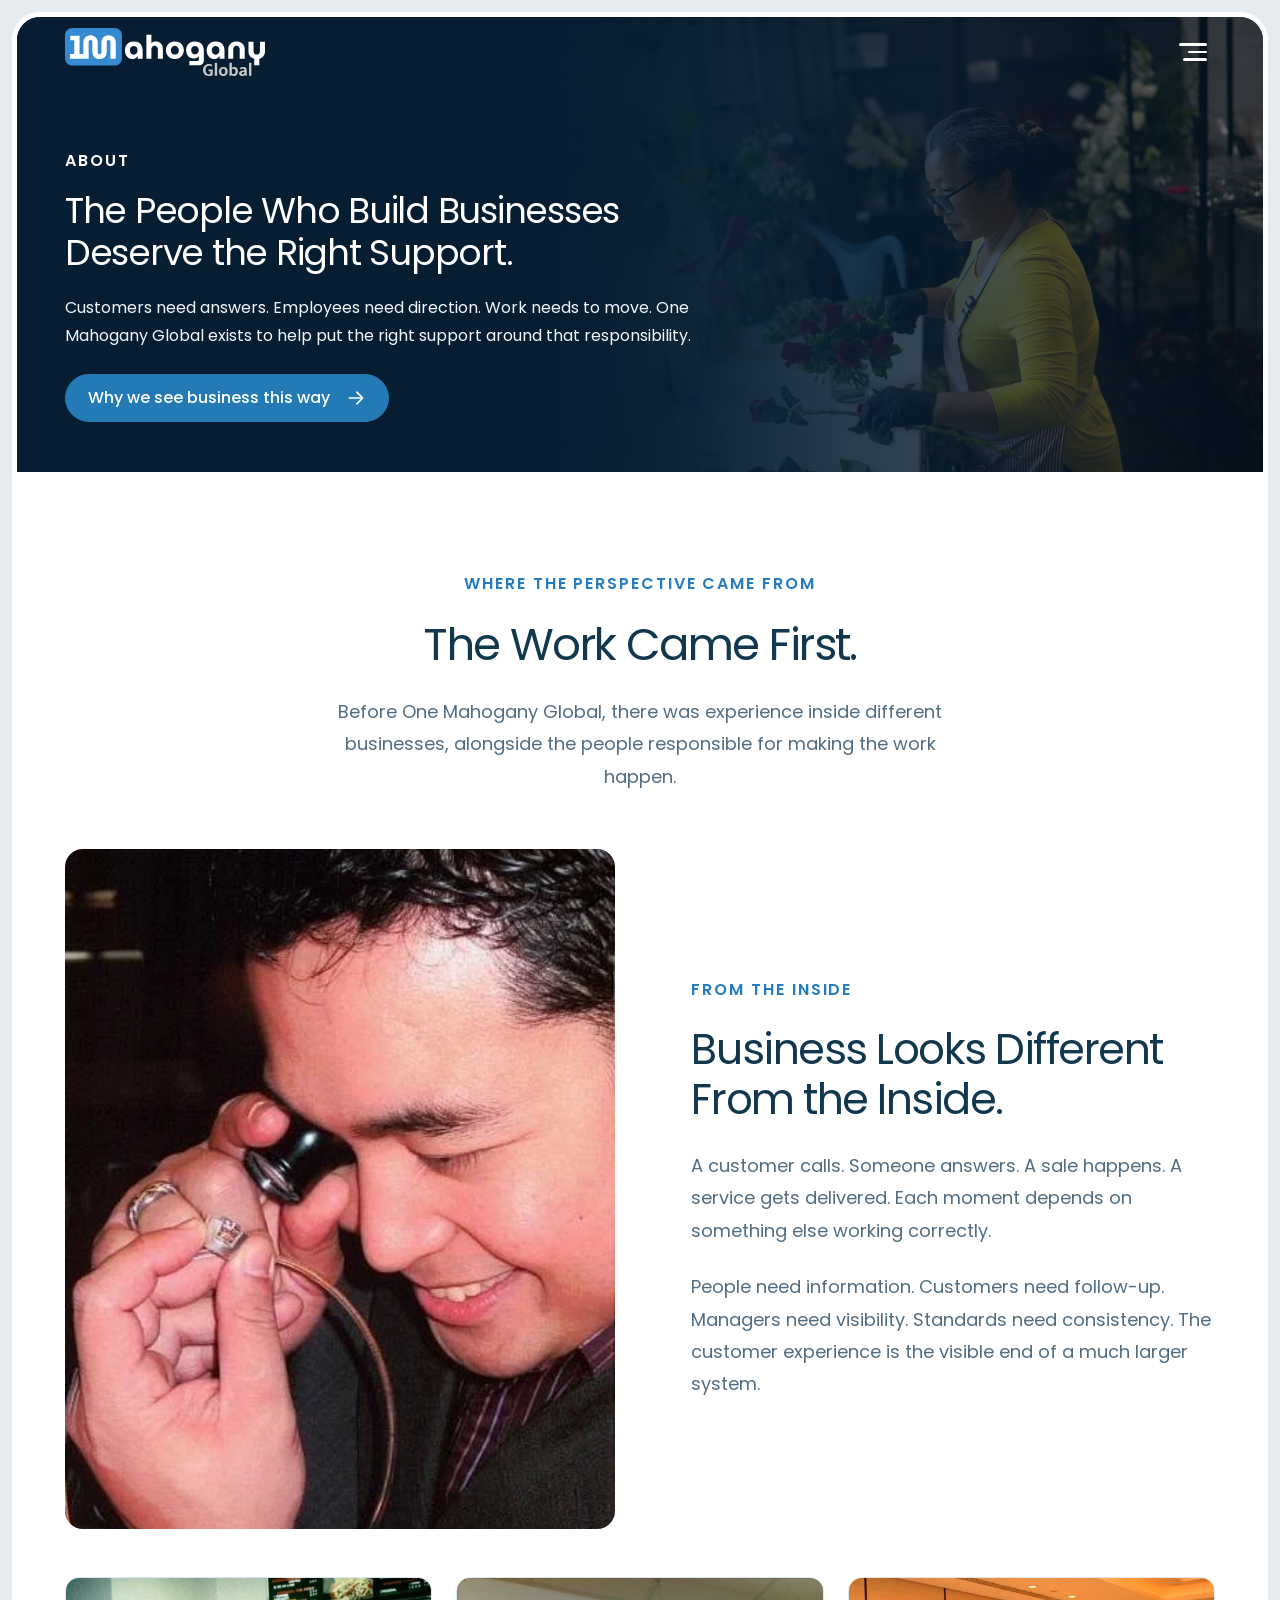
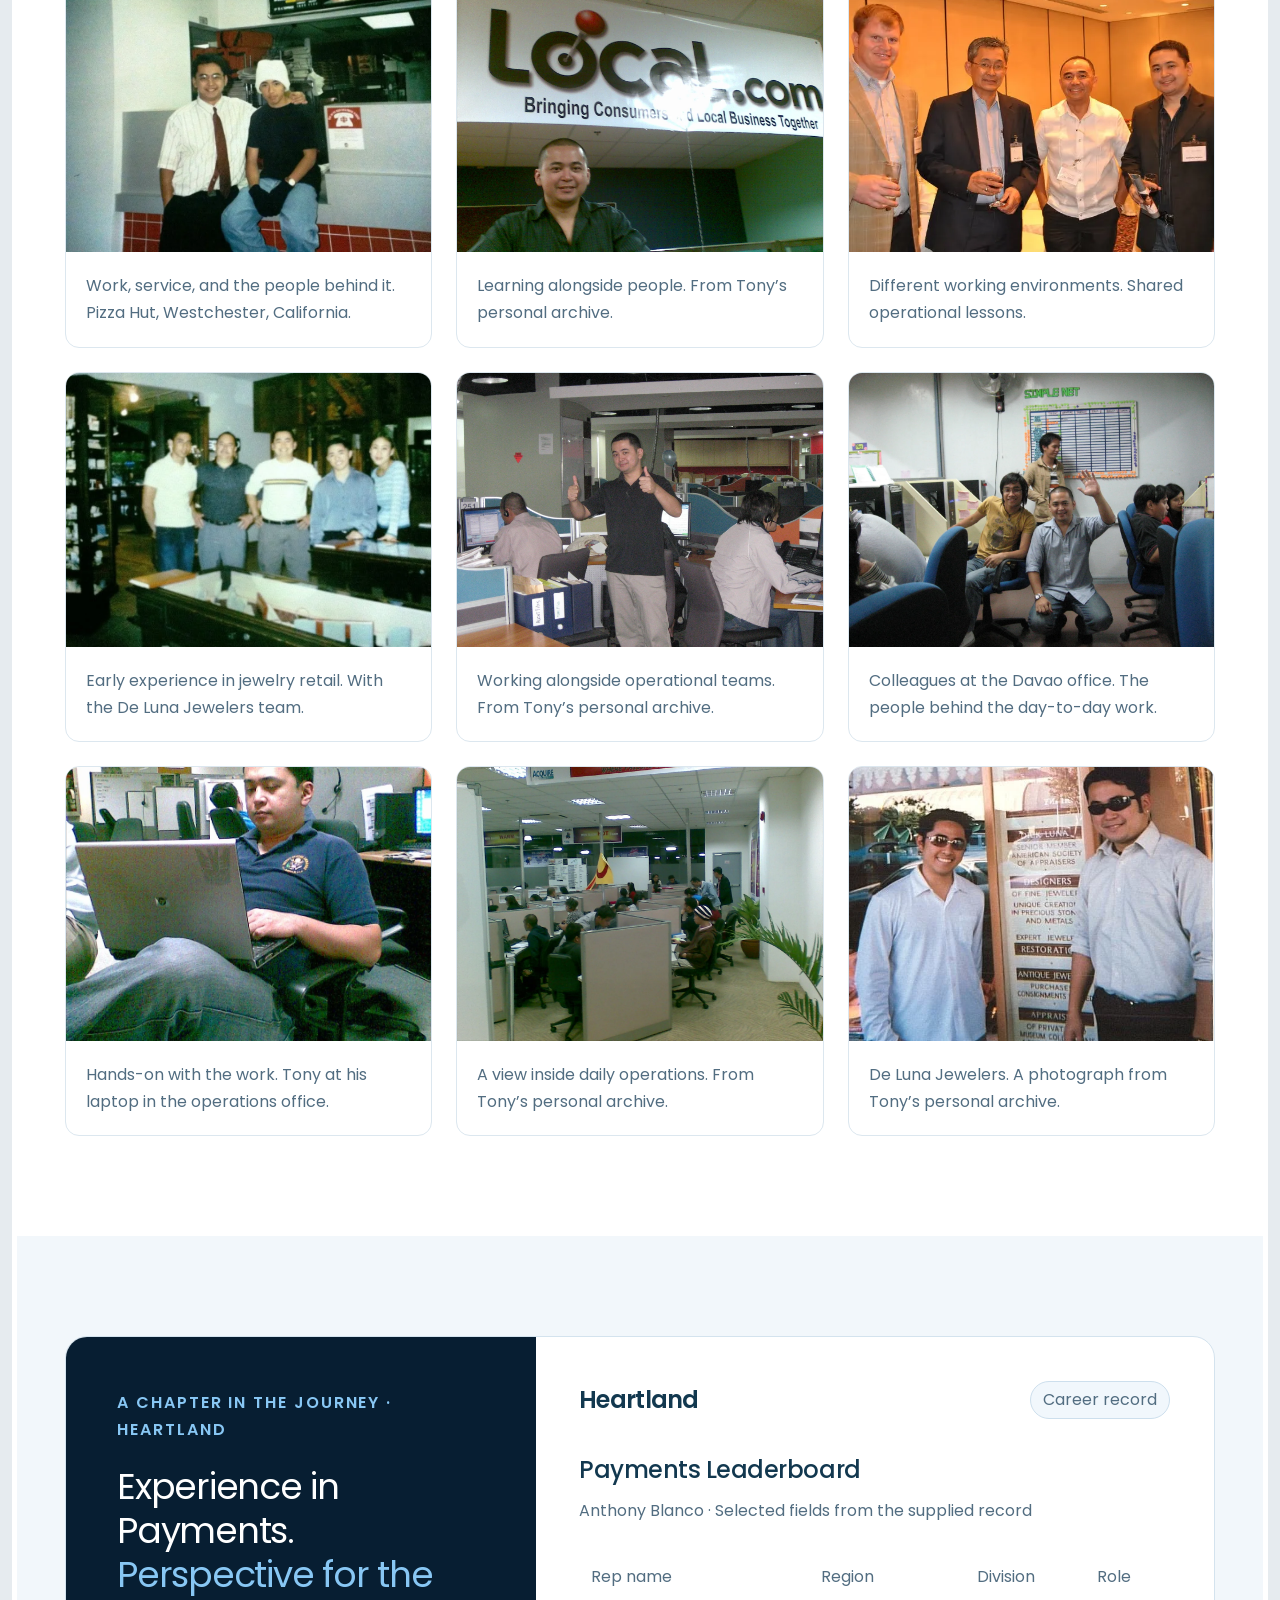
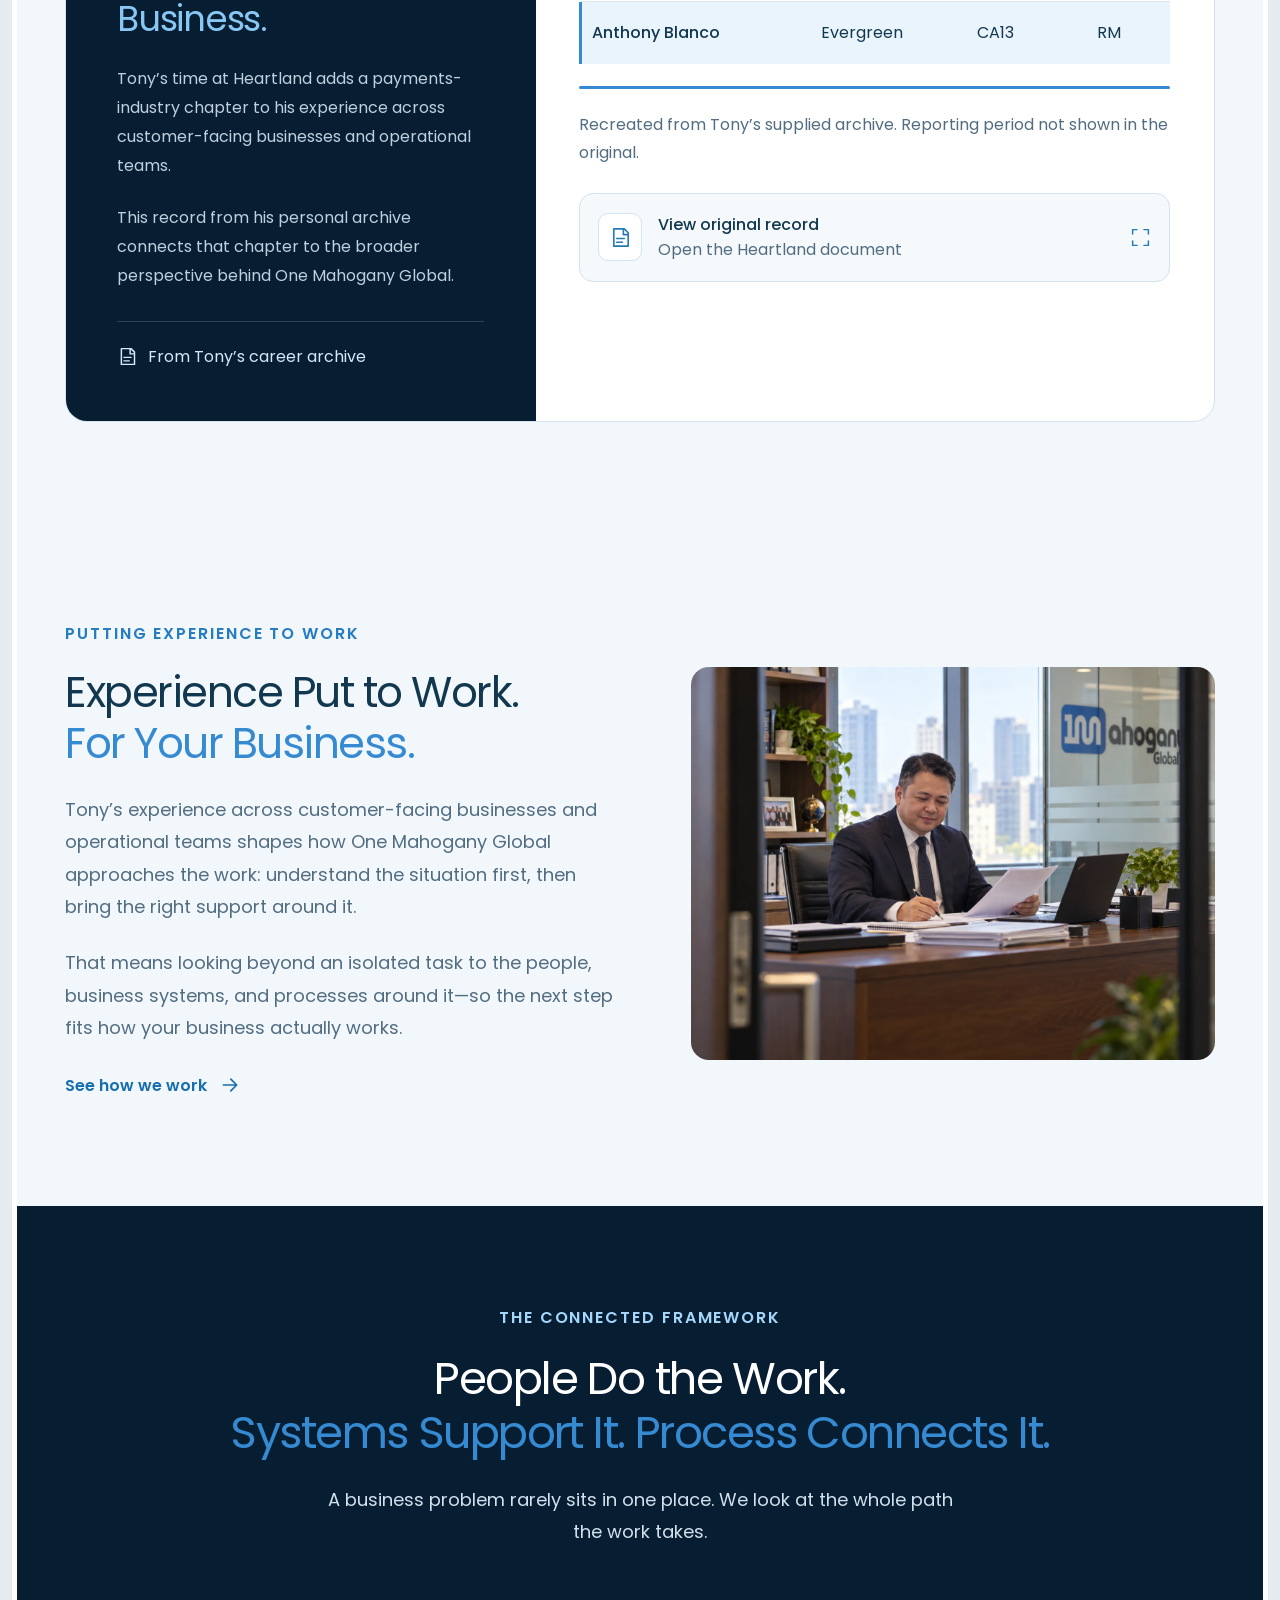
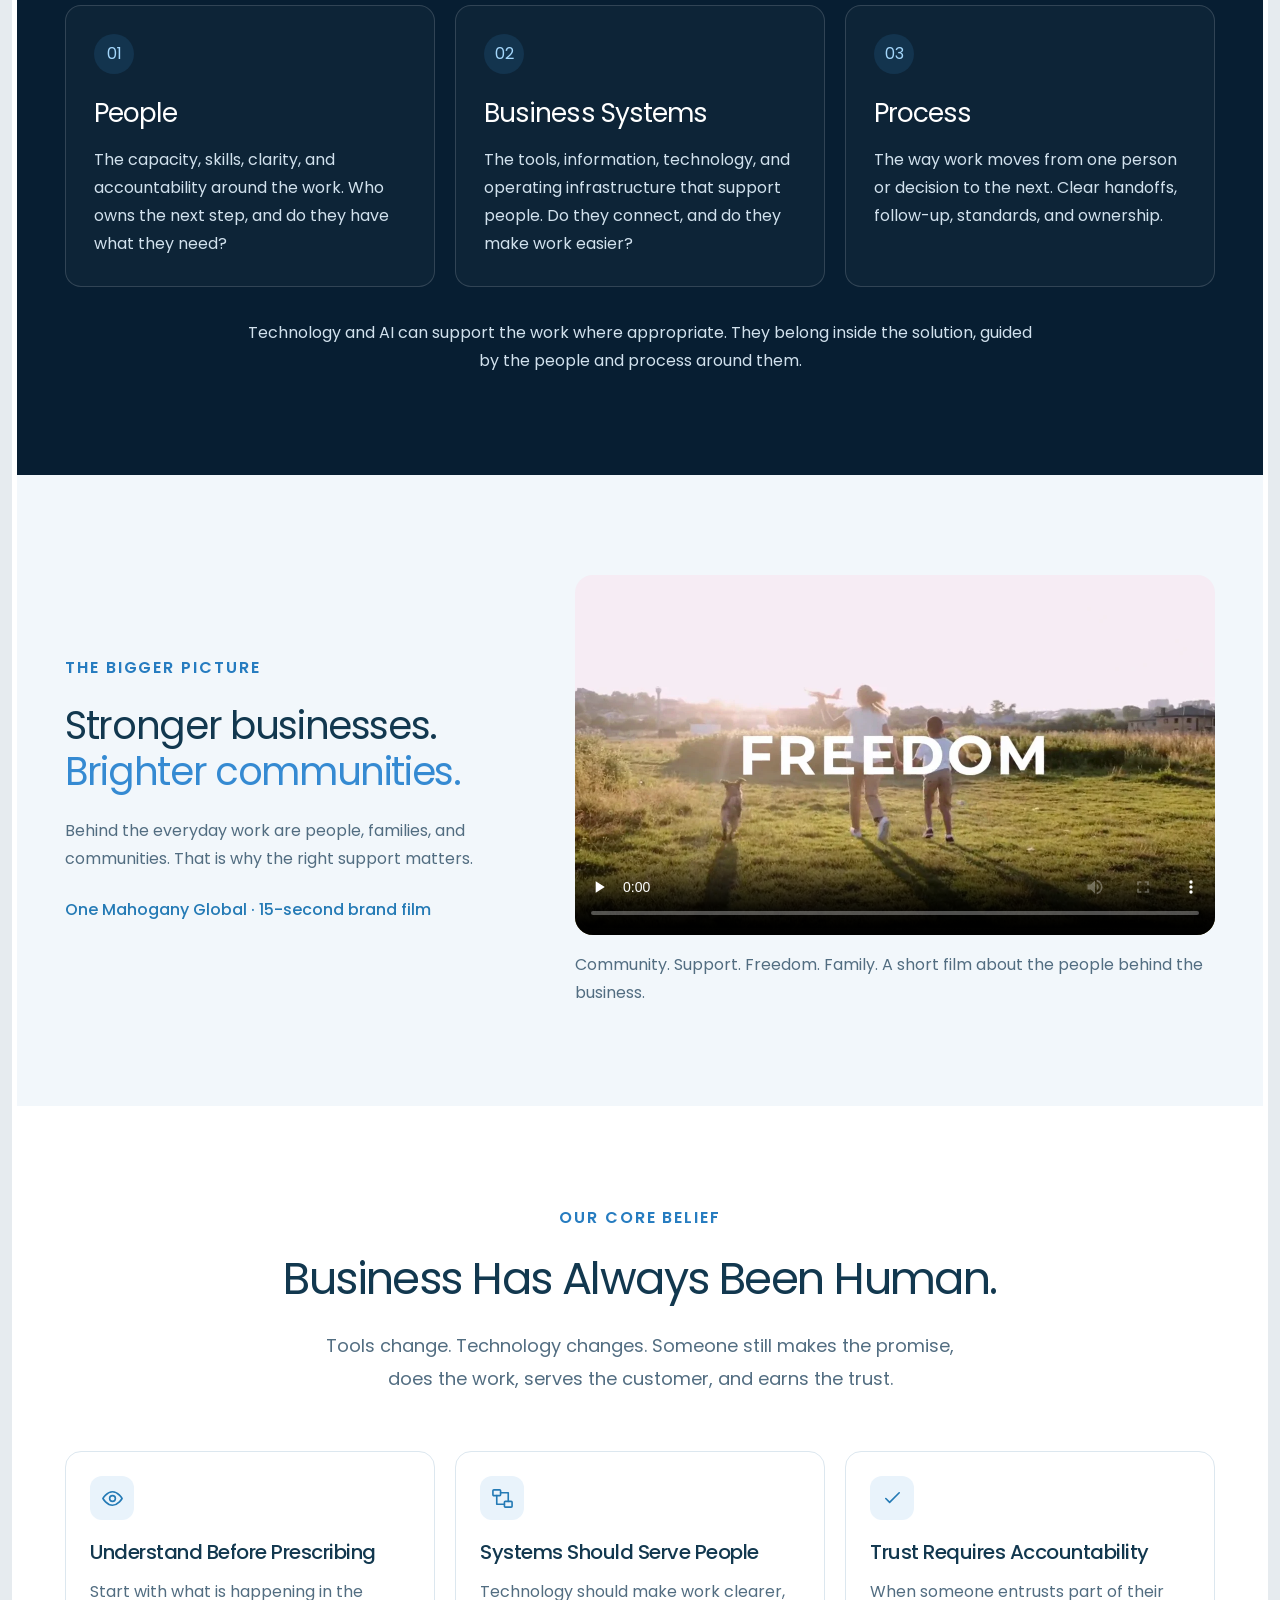
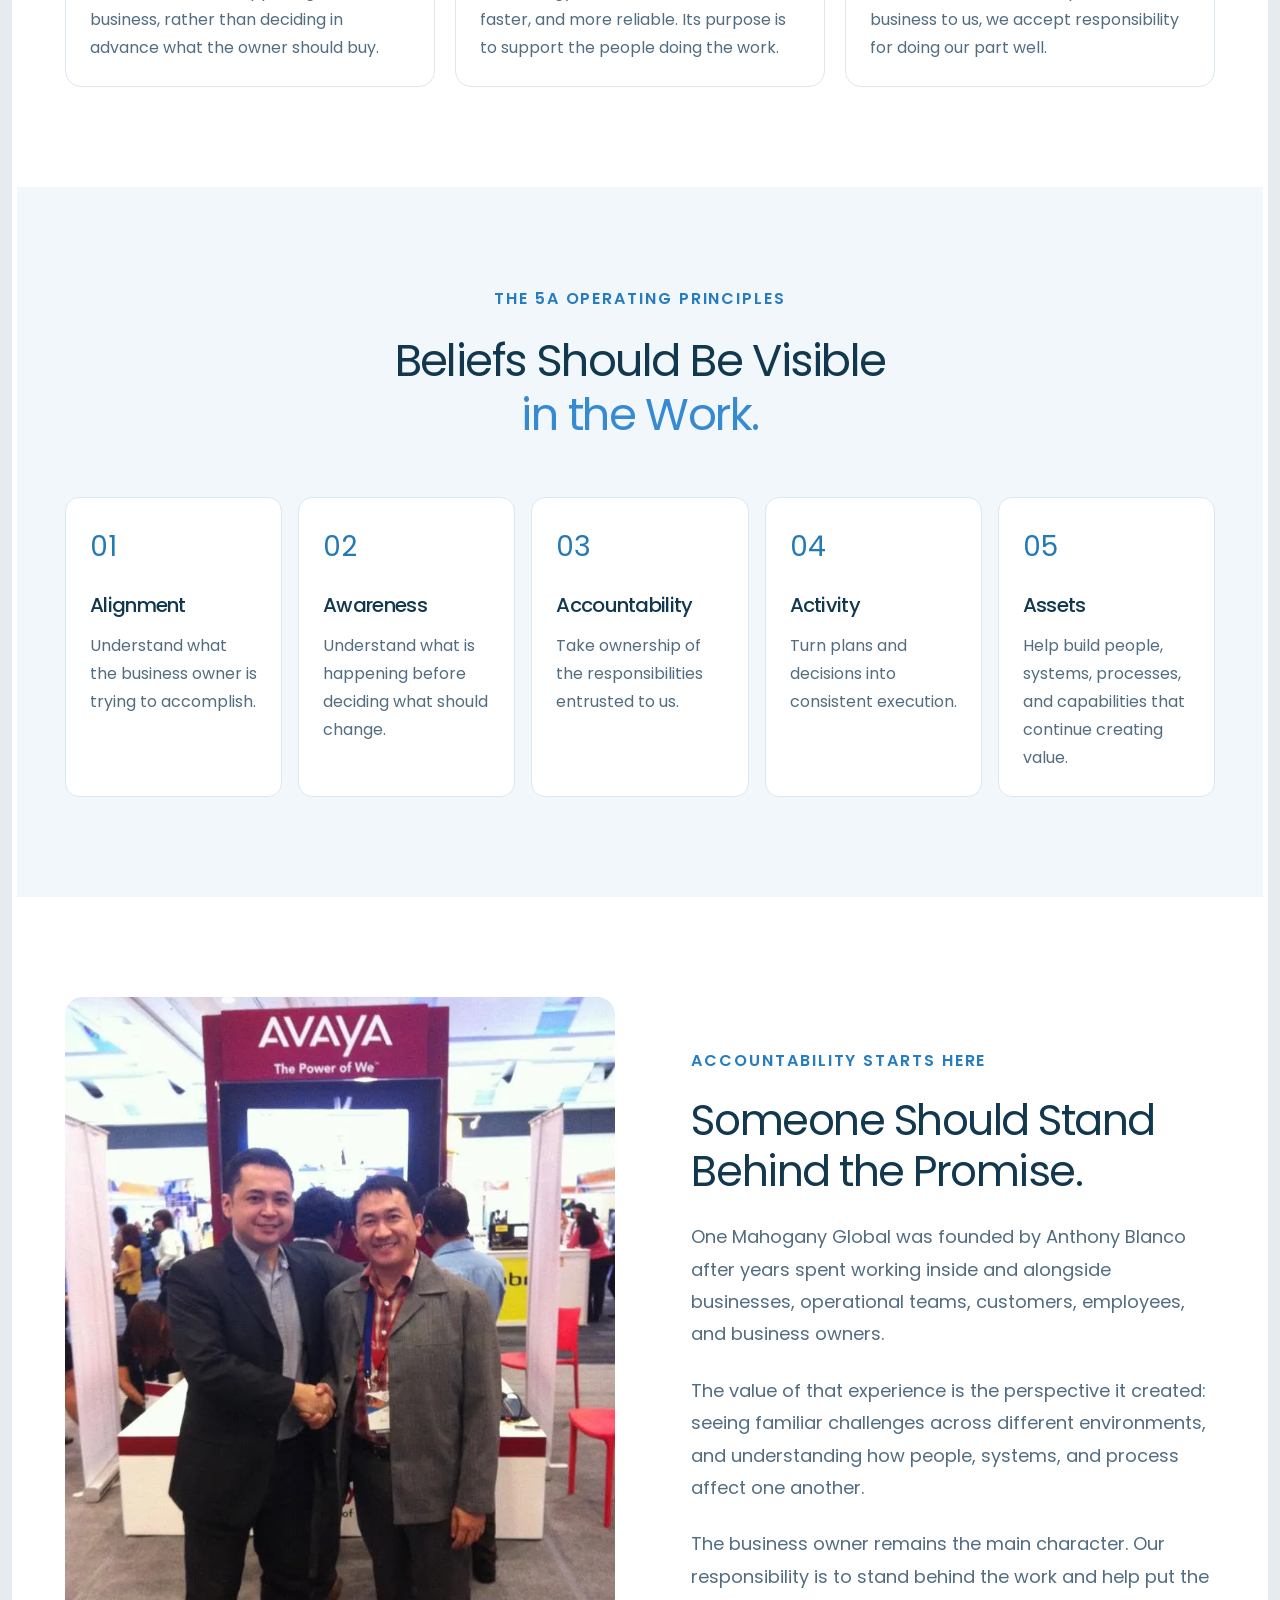
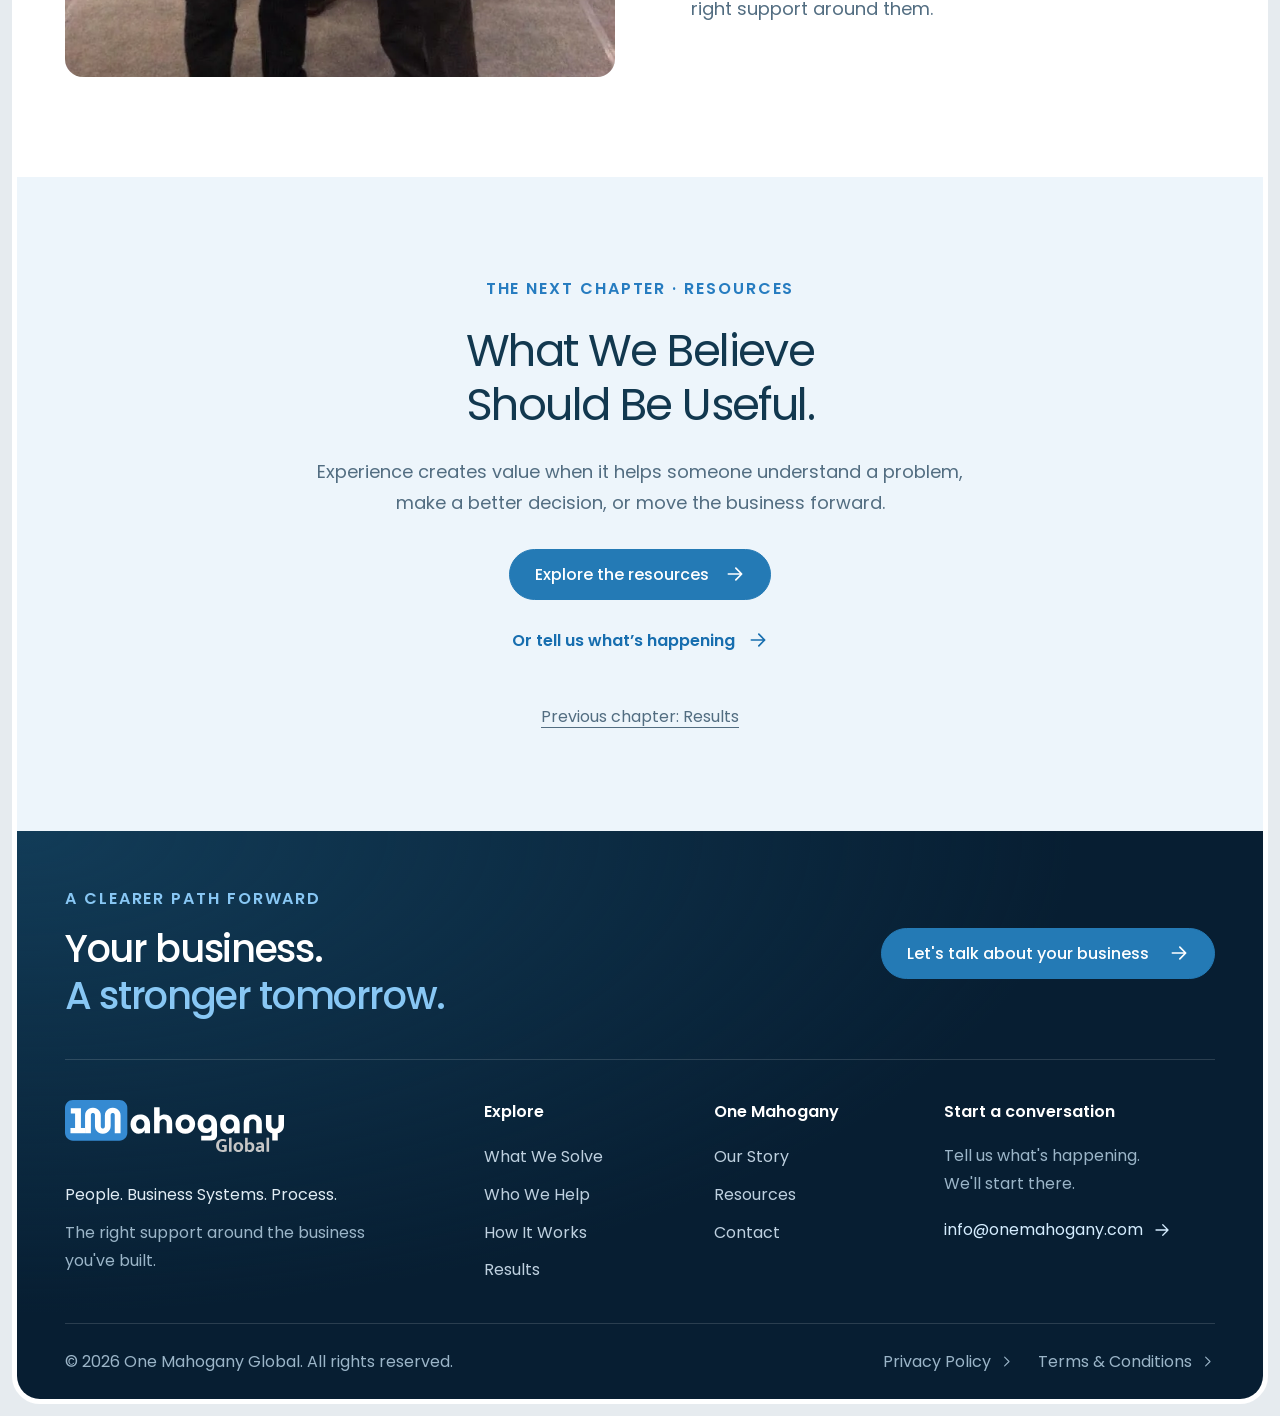
==== commit 30f0b648: "Use supplied favicon and version assets to refresh browser caches" ====
--- a/about.html
+++ b/about.html
@@ -1,5 +1,5 @@
 <!doctype html>
-<html lang="en"><head><meta charset="utf-8"><meta name="viewport" content="width=device-width,initial-scale=1"><meta name="theme-color" content="#358AD2"><meta name="robots" content="noindex,nofollow"><title>About — One Mahogany Global</title><meta name="description" content="The work, experience, beliefs, and accountability behind One Mahogany Global’s customer-centered approach."><link rel="icon" href="assets/brand/icon.png"><link rel="preload" href="assets/fonts/poppins-regular.ttf" as="font" type="font/ttf" crossorigin><link rel="stylesheet" href="styles.css?v=journey-47"><link rel="stylesheet" href="modern.css?v=journey-47"><link rel="stylesheet" href="design-system.css?v=journey-47"><link rel="stylesheet" href="refresh.css?v=journey-47"><link rel="stylesheet" href="pages.css?v=journey-47"><script src="header-nav.js?v=3" defer></script><script src="site.js?v=journey-47" defer></script></head>
+<html lang="en"><head><meta charset="utf-8"><meta name="viewport" content="width=device-width,initial-scale=1"><meta name="theme-color" content="#358AD2"><meta name="robots" content="noindex,nofollow"><title>About — One Mahogany Global</title><meta name="description" content="The work, experience, beliefs, and accountability behind One Mahogany Global’s customer-centered approach."><link rel="icon" href="favicon.ico?v=20261102a-22ec70d86d65" sizes="any"><link rel="icon" type="image/png" sizes="32x32" href="assets/brand/favicon-32x32.png?v=20261102a-c61fab430d06"><link rel="icon" type="image/png" sizes="16x16" href="assets/brand/favicon-16x16.png?v=20261102a-1eeeab22f7ea"><link rel="icon" type="image/png" sizes="96x96" href="assets/brand/favicon-96x96.png?v=20261102a-48b8cfa2f6a4"><link rel="icon" type="image/svg+xml" href="assets/brand/favicon.svg?v=20261102a-224762e51da7"><link rel="apple-touch-icon" sizes="180x180" href="assets/brand/apple-touch-icon.png?v=20261102a-a03c0e44d3a3"><link rel="manifest" href="site.webmanifest?v=20261102a-9f5b72cb15e7"><link rel="preload" href="assets/fonts/poppins-regular.ttf?v=20261102a-cdedb1729aca" as="font" type="font/ttf" crossorigin><link rel="stylesheet" href="styles.css?v=20261102a-62fc9590e03e"><link rel="stylesheet" href="modern.css?v=20261102a-3c1e15bc5522"><link rel="stylesheet" href="design-system.css?v=20261102a-dadc0b20f99d"><link rel="stylesheet" href="refresh.css?v=20261102a-5893aa2b0cf8"><link rel="stylesheet" href="pages.css?v=20261102a-1f41d49cca68"><script src="header-nav.js?v=20261102a-c5f84451b13a" defer></script><script src="site.js?v=20261102a-d7ff24caa701" defer></script></head>
 <body class="inner-page"><a class="skip-link" href="#main">Skip to content</a>  <svg class="svg-library" xmlns="http://www.w3.org/2000/svg" aria-hidden="true">
     <symbol id="i-arrow" viewBox="0 0 24 24"><path d="M4 12h15M13 5l7 7-7 7"/></symbol>
     <symbol id="i-phone" viewBox="0 0 24 24"><path d="m5 3 4 1 1 5-3 2a15 15 0 0 0 6 6l2-3 5 1 1 4c0 2-2 3-4 2C9 20 4 15 3 7c-1-2 0-4 2-4Z"/></symbol>
@@ -25,7 +25,7 @@
     <symbol id="i-chevron-up" viewBox="0 0 24 24"><path d="m5 15 7-7 7 7"/></symbol>
   </svg>  <header class="site-header" id="site-header">
     <div class="header-inner">
-      <a class="brand" href="index.html" aria-label="One Mahogany Global home"><img src="assets/brand/logo-light.svg" width="203" height="48" alt="One Mahogany Global"></a>
+      <a class="brand" href="index.html" aria-label="One Mahogany Global home"><img src="assets/brand/logo-light.svg?v=20261102a-65f7b8a2983a" width="203" height="48" alt="One Mahogany Global"></a>
       <button class="menu-toggle" type="button" aria-expanded="false" aria-controls="mobile-menu"><span></span><span></span><span></span><span class="sr-only">Open navigation</span></button>
       <nav id="main-nav" aria-label="Main navigation"><a class="nav-home-link" href="index.html">Home</a>
         <a href="what-we-solve.html">What We Solve</a><a href="who-we-help.html">Who We Help</a><a href="how-it-works.html">How It Works</a><a href="results.html">Results</a><a href="about.html" aria-current="page">About</a><a href="resources.html">Resources</a>
@@ -33,7 +33,7 @@
       </nav>
       <a class="button button-primary header-cta" href="lets-talk.html">Let's talk <svg><use href="#i-arrow"/></svg></a>
     </div>
-  </header><div class="site-frame"><main id="main"><section class="page-hero" id="page-top"><img src="assets/images/about-florist.webp" width="1600" height="1067" fetchpriority="high" alt="A florist preparing an arrangement in a flower shop"><div class="container"><div class="page-hero-content"><p class="eyebrow">About</p><h1>The People Who Build Businesses<br>Deserve the Right Support.</h1><p>Customers need answers. Employees need direction. Work needs to move. One Mahogany Global exists to help put the right support around that responsibility.</p><div class="hero-actions"><a class="button button-primary" href="#page-content">Why we see business this way <svg aria-hidden="true"><use href="#i-arrow"/></svg></a></div></div></div><span class="page-number">06 / 08 · ONE CONTINUOUS CUSTOMER JOURNEY</span></section><section class="page-section " id="page-content"><div class="container"><div class="section-heading"><p class="eyebrow">Where the perspective came from</p><h2>The Work Came First.</h2><p>Before One Mahogany Global, there was experience inside different businesses, alongside the people responsible for making the work happen.</p></div><div class="story-split "><figure class="story-photo"><img src="assets/images/tony-jeweler-detail.webp" width="1600" height="1067" loading="lazy" alt="A supplied archival photograph of Tony examining jewelry at work"></figure><div class="story-copy"><p class="eyebrow">From the inside</p><h2>Business Looks Different<br>From the Inside.</h2><p>A customer calls. Someone answers. A sale happens. A service gets delivered. Each moment depends on something else working correctly.</p><p>People need information. Customers need follow-up. Managers need visibility. Standards need consistency. The customer experience is the visible end of a much larger system.</p></div></div><div class="archive-grid"><figure><img src="assets/images/tony-pizza-hut-900.webp" width="1600" height="1067" loading="lazy" alt="Tony’s supplied archival work photograph from Pizza Hut in Westchester, California"><figcaption>Work, service, and the people behind it. Pizza Hut, Westchester, California.</figcaption></figure><figure><img src="assets/images/tony-bpo-office.webp" width="1600" height="1067" loading="lazy" alt="A supplied archival photograph of Tony inside a business office"><figcaption>Learning alongside people. From Tony’s personal archive.</figcaption></figure><figure><img src="assets/images/tony-colleagues-900.webp" width="1600" height="1067" loading="lazy" alt="A team photograph from Tony’s personal archive"><figcaption>Different working environments. Shared operational lessons.</figcaption></figure><figure><img src="assets/images/tony-jewelry-team.webp" width="1600" height="1067" loading="lazy" alt="A supplied archival photograph of Tony with colleagues at De Luna Jewelers"><figcaption>Early experience in jewelry retail. With the De Luna Jewelers team.</figcaption></figure><figure><img src="assets/images/tony-team-training.webp" width="1600" height="1067" loading="lazy" alt="A supplied archival photograph of Tony speaking with a team in an operations office"><figcaption>Working alongside operational teams. From Tony’s personal archive.</figcaption></figure><figure><img src="assets/images/tony-davao-colleagues.webp" width="1600" height="1067" loading="lazy" alt="A supplied archival photograph of Tony with colleagues in the Davao office"><figcaption>Colleagues at the Davao office. The people behind the day-to-day work.</figcaption></figure><figure><img src="assets/images/tony-laptop-work.webp" width="1600" height="1067" loading="lazy" alt="A supplied archival photograph of Tony concentrating on work on a laptop"><figcaption>Hands-on with the work. Tony at his laptop in the operations office.</figcaption></figure><figure><img src="assets/images/tony-office-archive.webp" width="1600" height="1067" loading="lazy" alt="A supplied archival view of an office with people at their workstations"><figcaption>A view inside daily operations. From Tony’s personal archive.</figcaption></figure><figure><img src="assets/images/tony-jeweler-colleague.webp" width="1600" height="1067" loading="lazy" alt="A supplied archival photograph outside De Luna Jewelers"><figcaption>De Luna Jewelers. A photograph from Tony’s personal archive.</figcaption></figure></div></div></section><section class="page-section soft" id="heartland-history"><div class="container"><div class="heartland-feature"><div class="heartland-story"><p class="eyebrow">A chapter in the journey · Heartland</p><h2>Experience in Payments.<br><em>Perspective for the Business.</em></h2><p>Tony’s time at Heartland adds a payments-industry chapter to his experience across customer-facing businesses and operational teams.</p><p>This record from his personal archive connects that chapter to the broader perspective behind One Mahogany Global.</p><span class="heartland-archive-label"><svg aria-hidden="true"><use href="#i-admin"/></svg>From Tony’s career archive</span></div><div class="heartland-board"><div class="heartland-board-heading"><span class="heartland-company">Heartland</span><span class="heartland-record-label">Career record</span></div><h3>Payments Leaderboard</h3><p class="heartland-board-note">Anthony Blanco · Selected fields from the supplied record</p><div class="heartland-table-wrap"><table class="heartland-table"><caption class="sr-only">Selected career-history fields from Tony’s Heartland payments leaderboard</caption><thead><tr><th scope="col">Rep name</th><th scope="col">Region</th><th scope="col">Division</th><th scope="col">Role</th></tr></thead><tbody><tr><th scope="row" data-label="Rep name">Anthony Blanco</th><td data-label="Region">Evergreen</td><td data-label="Division">CA13</td><td data-label="Role">RM</td></tr></tbody></table></div><div class="heartland-record-line" aria-hidden="true"><span></span></div><p class="heartland-source-note">Recreated from Tony’s supplied archive. Reporting period not shown in the original.</p><button class="heartland-source-trigger" type="button" data-record-open="heartland-document" aria-haspopup="dialog"><span class="heartland-document-icon"><svg aria-hidden="true"><use href="#i-admin"/></svg></span><span class="heartland-document-label"><strong>View original record</strong><span>Open the Heartland document</span></span><svg class="heartland-expand-icon" viewBox="0 0 24 24" aria-hidden="true"><path d="M8 3H3v5m13-5h5v5M3 16v5h5m13-5v5h-5"/></svg></button><dialog class="heartland-document-dialog" id="heartland-document" aria-labelledby="heartland-document-title"><div class="heartland-document-toolbar"><h2 id="heartland-document-title">Original Heartland leaderboard</h2><button type="button" class="heartland-document-close" data-record-close aria-label="Close document preview"><svg aria-hidden="true"><use href="#i-close"/></svg></button></div><figure><img src="assets/images/tony-heartland-leaderboard.webp" width="960" height="462" loading="lazy" alt="Original supplied Heartland payments and payroll leaderboard screenshot, including Anthony Blanco’s row"><figcaption>From Tony’s career archive. Reporting period not shown in the original.</figcaption></figure></dialog></div></div></div></section><section class="page-section soft"><div class="container"><div class="story-split image-right"><figure class="story-photo tony-office-scene"><img src="assets/images/tony-ceo-office.webp" width="1600" height="1067" loading="lazy" alt="AI-generated concept of Anthony Blanco in formal business attire reviewing documents in a One Mahogany Global office, based on his supplied photographs"></figure><div class="story-copy"><p class="eyebrow">Putting experience to work</p><h2>Experience Put to Work.<br><em>For Your Business.</em></h2><p>Tony’s experience across customer-facing businesses and operational teams shapes how One Mahogany Global approaches the work: understand the situation first, then bring the right support around it.</p><p>That means looking beyond an isolated task to the people, business systems, and processes around it—so the next step fits how your business actually works.</p><a class="text-link" href="how-it-works.html">See how we work <svg aria-hidden="true"><use href="#i-arrow"/></svg></a></div></div></div></section><section class="page-section dark"><div class="container"><div class="section-heading"><p class="eyebrow">The connected framework</p><h2>People Do the Work.<br><em>Systems Support It. Process Connects It.</em></h2><p>A business problem rarely sits in one place. We look at the whole path the work takes.</p></div><div class="framework"><article><h3>People</h3><p>The capacity, skills, clarity, and accountability around the work. Who owns the next step, and do they have what they need?</p></article><article><h3>Business Systems</h3><p>The tools, information, technology, and operating infrastructure that support people. Do they connect, and do they make work easier?</p></article><article><h3>Process</h3><p>The way work moves from one person or decision to the next. Clear handoffs, follow-up, standards, and ownership.</p></article></div><p class="framework-note">Technology and AI can support the work where appropriate. They belong inside the solution, guided by the people and process around them.</p></div></section><section class="page-section soft"><div class="container"><div class="brand-film-layout"><div class="brand-film-copy"><p class="eyebrow">The bigger picture</p><h2>Stronger businesses.<br><em>Brighter communities.</em></h2><p>Behind the everyday work are people, families, and communities. That is why the right support matters.</p><p class="film-duration">One Mahogany Global · 15-second brand film</p></div><figure class="brand-film"><video controls playsinline preload="none" poster="assets/images/brand-film-poster.webp" aria-label="One Mahogany Global brand film" aria-describedby="brand-film-caption"><source src="assets/video/hero.mp4" type="video/mp4"><track kind="captions" src="assets/video/brand-film.vtt" srclang="en" label="English">Your browser does not support video. The film celebrates community, support, freedom, and family.</video><figcaption id="brand-film-caption">Community. Support. Freedom. Family. A short film about the people behind the business.</figcaption></figure></div></div></section><section class="page-section "><div class="container"><div class="section-heading"><p class="eyebrow">Our core belief</p><h2>Business Has Always Been Human.</h2><p>Tools change. Technology changes. Someone still makes the promise, does the work, serves the customer, and earns the trust.</p></div><div class="insight-grid"><article class="insight-card"><div class="insight-copy"><span class="insight-symbol"><svg aria-hidden="true"><use href="#i-eye"/></svg></span><h3>Understand Before Prescribing</h3><p>Start with what is happening in the business, rather than deciding in advance what the owner should buy.</p></div></article><article class="insight-card"><div class="insight-copy"><span class="insight-symbol"><svg aria-hidden="true"><use href="#i-systems"/></svg></span><h3>Systems Should Serve People</h3><p>Technology should make work clearer, faster, and more reliable. Its purpose is to support the people doing the work.</p></div></article><article class="insight-card"><div class="insight-copy"><span class="insight-symbol"><svg aria-hidden="true"><use href="#i-check"/></svg></span><h3>Trust Requires Accountability</h3><p>When someone entrusts part of their business to us, we accept responsibility for doing our part well.</p></div></article></div></div></section><section class="page-section soft"><div class="container"><div class="section-heading"><p class="eyebrow">The 5A operating principles</p><h2>Beliefs Should Be Visible<br><em>in the Work.</em></h2></div><div class="principles"><article><h3>Alignment</h3><p>Understand what the business owner is trying to accomplish.</p></article><article><h3>Awareness</h3><p>Understand what is happening before deciding what should change.</p></article><article><h3>Accountability</h3><p>Take ownership of the responsibilities entrusted to us.</p></article><article><h3>Activity</h3><p>Turn plans and decisions into consistent execution.</p></article><article><h3>Assets</h3><p>Help build people, systems, processes, and capabilities that continue creating value.</p></article></div></div></section><section class="page-section "><div class="container"><div class="story-split "><figure class="story-photo"><img src="assets/images/tony-avaya-900.webp" width="1600" height="1067" loading="lazy" alt="Anthony Blanco alongside a colleague in a supplied archival photograph"></figure><div class="story-copy"><p class="eyebrow">Accountability starts here</p><h2>Someone Should Stand<br>Behind the Promise.</h2><p>One Mahogany Global was founded by Anthony Blanco after years spent working inside and alongside businesses, operational teams, customers, employees, and business owners.</p><p>The value of that experience is the perspective it created: seeing familiar challenges across different environments, and understanding how people, systems, and process affect one another.</p><p>The business owner remains the main character. Our responsibility is to stand behind the work and help put the right support around them.</p></div></div></div></section><section class="page-section next-chapter"><div class="container"><p class="eyebrow">The next chapter · Resources</p><h2>What We Believe<br>Should Be Useful.</h2><p>Experience creates value when it helps someone understand a problem, make a better decision, or move the business forward.</p><a class="button button-primary" href="resources.html">Explore the resources <svg aria-hidden="true"><use href="#i-arrow"/></svg></a><a class="text-link" href="lets-talk.html">Or tell us what’s happening <svg aria-hidden="true"><use href="#i-arrow"/></svg></a><a class="journey-back" href="results.html">Previous chapter: Results</a></div></section></main>  <footer class="site-footer">
+  </header><div class="site-frame"><main id="main"><section class="page-hero" id="page-top"><img src="assets/images/about-florist.webp?v=20261102a-e78438459a93" width="1600" height="1067" fetchpriority="high" alt="A florist preparing an arrangement in a flower shop"><div class="container"><div class="page-hero-content"><p class="eyebrow">About</p><h1>The People Who Build Businesses<br>Deserve the Right Support.</h1><p>Customers need answers. Employees need direction. Work needs to move. One Mahogany Global exists to help put the right support around that responsibility.</p><div class="hero-actions"><a class="button button-primary" href="#page-content">Why we see business this way <svg aria-hidden="true"><use href="#i-arrow"/></svg></a></div></div></div><span class="page-number">06 / 08 · ONE CONTINUOUS CUSTOMER JOURNEY</span></section><section class="page-section " id="page-content"><div class="container"><div class="section-heading"><p class="eyebrow">Where the perspective came from</p><h2>The Work Came First.</h2><p>Before One Mahogany Global, there was experience inside different businesses, alongside the people responsible for making the work happen.</p></div><div class="story-split "><figure class="story-photo"><img src="assets/images/tony-jeweler-detail.webp?v=20261102a-f7bdb0790bd2" width="1600" height="1067" loading="lazy" alt="A supplied archival photograph of Tony examining jewelry at work"></figure><div class="story-copy"><p class="eyebrow">From the inside</p><h2>Business Looks Different<br>From the Inside.</h2><p>A customer calls. Someone answers. A sale happens. A service gets delivered. Each moment depends on something else working correctly.</p><p>People need information. Customers need follow-up. Managers need visibility. Standards need consistency. The customer experience is the visible end of a much larger system.</p></div></div><div class="archive-grid"><figure><img src="assets/images/tony-pizza-hut-900.webp?v=20261102a-3f9ea3c1998d" width="1600" height="1067" loading="lazy" alt="Tony’s supplied archival work photograph from Pizza Hut in Westchester, California"><figcaption>Work, service, and the people behind it. Pizza Hut, Westchester, California.</figcaption></figure><figure><img src="assets/images/tony-bpo-office.webp?v=20261102a-e5475f015c5b" width="1600" height="1067" loading="lazy" alt="A supplied archival photograph of Tony inside a business office"><figcaption>Learning alongside people. From Tony’s personal archive.</figcaption></figure><figure><img src="assets/images/tony-colleagues-900.webp?v=20261102a-207a4bc9fbc6" width="1600" height="1067" loading="lazy" alt="A team photograph from Tony’s personal archive"><figcaption>Different working environments. Shared operational lessons.</figcaption></figure><figure><img src="assets/images/tony-jewelry-team.webp?v=20261102a-f8f97a562078" width="1600" height="1067" loading="lazy" alt="A supplied archival photograph of Tony with colleagues at De Luna Jewelers"><figcaption>Early experience in jewelry retail. With the De Luna Jewelers team.</figcaption></figure><figure><img src="assets/images/tony-team-training.webp?v=20261102a-3d743226446a" width="1600" height="1067" loading="lazy" alt="A supplied archival photograph of Tony speaking with a team in an operations office"><figcaption>Working alongside operational teams. From Tony’s personal archive.</figcaption></figure><figure><img src="assets/images/tony-davao-colleagues.webp?v=20261102a-f86486c07690" width="1600" height="1067" loading="lazy" alt="A supplied archival photograph of Tony with colleagues in the Davao office"><figcaption>Colleagues at the Davao office. The people behind the day-to-day work.</figcaption></figure><figure><img src="assets/images/tony-laptop-work.webp?v=20261102a-f766f08b7bf9" width="1600" height="1067" loading="lazy" alt="A supplied archival photograph of Tony concentrating on work on a laptop"><figcaption>Hands-on with the work. Tony at his laptop in the operations office.</figcaption></figure><figure><img src="assets/images/tony-office-archive.webp?v=20261102a-4a3765f3dc2c" width="1600" height="1067" loading="lazy" alt="A supplied archival view of an office with people at their workstations"><figcaption>A view inside daily operations. From Tony’s personal archive.</figcaption></figure><figure><img src="assets/images/tony-jeweler-colleague.webp?v=20261102a-cc2482e33120" width="1600" height="1067" loading="lazy" alt="A supplied archival photograph outside De Luna Jewelers"><figcaption>De Luna Jewelers. A photograph from Tony’s personal archive.</figcaption></figure></div></div></section><section class="page-section soft" id="heartland-history"><div class="container"><div class="heartland-feature"><div class="heartland-story"><p class="eyebrow">A chapter in the journey · Heartland</p><h2>Experience in Payments.<br><em>Perspective for the Business.</em></h2><p>Tony’s time at Heartland adds a payments-industry chapter to his experience across customer-facing businesses and operational teams.</p><p>This record from his personal archive connects that chapter to the broader perspective behind One Mahogany Global.</p><span class="heartland-archive-label"><svg aria-hidden="true"><use href="#i-admin"/></svg>From Tony’s career archive</span></div><div class="heartland-board"><div class="heartland-board-heading"><span class="heartland-company">Heartland</span><span class="heartland-record-label">Career record</span></div><h3>Payments Leaderboard</h3><p class="heartland-board-note">Anthony Blanco · Selected fields from the supplied record</p><div class="heartland-table-wrap"><table class="heartland-table"><caption class="sr-only">Selected career-history fields from Tony’s Heartland payments leaderboard</caption><thead><tr><th scope="col">Rep name</th><th scope="col">Region</th><th scope="col">Division</th><th scope="col">Role</th></tr></thead><tbody><tr><th scope="row" data-label="Rep name">Anthony Blanco</th><td data-label="Region">Evergreen</td><td data-label="Division">CA13</td><td data-label="Role">RM</td></tr></tbody></table></div><div class="heartland-record-line" aria-hidden="true"><span></span></div><p class="heartland-source-note">Recreated from Tony’s supplied archive. Reporting period not shown in the original.</p><button class="heartland-source-trigger" type="button" data-record-open="heartland-document" aria-haspopup="dialog"><span class="heartland-document-icon"><svg aria-hidden="true"><use href="#i-admin"/></svg></span><span class="heartland-document-label"><strong>View original record</strong><span>Open the Heartland document</span></span><svg class="heartland-expand-icon" viewBox="0 0 24 24" aria-hidden="true"><path d="M8 3H3v5m13-5h5v5M3 16v5h5m13-5v5h-5"/></svg></button><dialog class="heartland-document-dialog" id="heartland-document" aria-labelledby="heartland-document-title"><div class="heartland-document-toolbar"><h2 id="heartland-document-title">Original Heartland leaderboard</h2><button type="button" class="heartland-document-close" data-record-close aria-label="Close document preview"><svg aria-hidden="true"><use href="#i-close"/></svg></button></div><figure><img src="assets/images/tony-heartland-leaderboard.webp?v=20261102a-1336d00a13f7" width="960" height="462" loading="lazy" alt="Original supplied Heartland payments and payroll leaderboard screenshot, including Anthony Blanco’s row"><figcaption>From Tony’s career archive. Reporting period not shown in the original.</figcaption></figure></dialog></div></div></div></section><section class="page-section soft"><div class="container"><div class="story-split image-right"><figure class="story-photo tony-office-scene"><img src="assets/images/tony-ceo-office.webp?v=20261102a-26a72bd487ee" width="1600" height="1067" loading="lazy" alt="AI-generated concept of Anthony Blanco in formal business attire reviewing documents in a One Mahogany Global office, based on his supplied photographs"></figure><div class="story-copy"><p class="eyebrow">Putting experience to work</p><h2>Experience Put to Work.<br><em>For Your Business.</em></h2><p>Tony’s experience across customer-facing businesses and operational teams shapes how One Mahogany Global approaches the work: understand the situation first, then bring the right support around it.</p><p>That means looking beyond an isolated task to the people, business systems, and processes around it—so the next step fits how your business actually works.</p><a class="text-link" href="how-it-works.html">See how we work <svg aria-hidden="true"><use href="#i-arrow"/></svg></a></div></div></div></section><section class="page-section dark"><div class="container"><div class="section-heading"><p class="eyebrow">The connected framework</p><h2>People Do the Work.<br><em>Systems Support It. Process Connects It.</em></h2><p>A business problem rarely sits in one place. We look at the whole path the work takes.</p></div><div class="framework"><article><h3>People</h3><p>The capacity, skills, clarity, and accountability around the work. Who owns the next step, and do they have what they need?</p></article><article><h3>Business Systems</h3><p>The tools, information, technology, and operating infrastructure that support people. Do they connect, and do they make work easier?</p></article><article><h3>Process</h3><p>The way work moves from one person or decision to the next. Clear handoffs, follow-up, standards, and ownership.</p></article></div><p class="framework-note">Technology and AI can support the work where appropriate. They belong inside the solution, guided by the people and process around them.</p></div></section><section class="page-section soft"><div class="container"><div class="brand-film-layout"><div class="brand-film-copy"><p class="eyebrow">The bigger picture</p><h2>Stronger businesses.<br><em>Brighter communities.</em></h2><p>Behind the everyday work are people, families, and communities. That is why the right support matters.</p><p class="film-duration">One Mahogany Global · 15-second brand film</p></div><figure class="brand-film"><video controls playsinline preload="none" poster="assets/images/brand-film-poster.webp?v=20261102a-1b1f0caf1d5c" aria-label="One Mahogany Global brand film" aria-describedby="brand-film-caption"><source src="assets/video/hero.mp4?v=20261102a-4f8aa02ce142" type="video/mp4"><track kind="captions" src="assets/video/brand-film.vtt?v=20261102a-8a1c88fa81aa" srclang="en" label="English">Your browser does not support video. The film celebrates community, support, freedom, and family.</video><figcaption id="brand-film-caption">Community. Support. Freedom. Family. A short film about the people behind the business.</figcaption></figure></div></div></section><section class="page-section "><div class="container"><div class="section-heading"><p class="eyebrow">Our core belief</p><h2>Business Has Always Been Human.</h2><p>Tools change. Technology changes. Someone still makes the promise, does the work, serves the customer, and earns the trust.</p></div><div class="insight-grid"><article class="insight-card"><div class="insight-copy"><span class="insight-symbol"><svg aria-hidden="true"><use href="#i-eye"/></svg></span><h3>Understand Before Prescribing</h3><p>Start with what is happening in the business, rather than deciding in advance what the owner should buy.</p></div></article><article class="insight-card"><div class="insight-copy"><span class="insight-symbol"><svg aria-hidden="true"><use href="#i-systems"/></svg></span><h3>Systems Should Serve People</h3><p>Technology should make work clearer, faster, and more reliable. Its purpose is to support the people doing the work.</p></div></article><article class="insight-card"><div class="insight-copy"><span class="insight-symbol"><svg aria-hidden="true"><use href="#i-check"/></svg></span><h3>Trust Requires Accountability</h3><p>When someone entrusts part of their business to us, we accept responsibility for doing our part well.</p></div></article></div></div></section><section class="page-section soft"><div class="container"><div class="section-heading"><p class="eyebrow">The 5A operating principles</p><h2>Beliefs Should Be Visible<br><em>in the Work.</em></h2></div><div class="principles"><article><h3>Alignment</h3><p>Understand what the business owner is trying to accomplish.</p></article><article><h3>Awareness</h3><p>Understand what is happening before deciding what should change.</p></article><article><h3>Accountability</h3><p>Take ownership of the responsibilities entrusted to us.</p></article><article><h3>Activity</h3><p>Turn plans and decisions into consistent execution.</p></article><article><h3>Assets</h3><p>Help build people, systems, processes, and capabilities that continue creating value.</p></article></div></div></section><section class="page-section "><div class="container"><div class="story-split "><figure class="story-photo"><img src="assets/images/tony-avaya-900.webp?v=20261102a-237b2391e98c" width="1600" height="1067" loading="lazy" alt="Anthony Blanco alongside a colleague in a supplied archival photograph"></figure><div class="story-copy"><p class="eyebrow">Accountability starts here</p><h2>Someone Should Stand<br>Behind the Promise.</h2><p>One Mahogany Global was founded by Anthony Blanco after years spent working inside and alongside businesses, operational teams, customers, employees, and business owners.</p><p>The value of that experience is the perspective it created: seeing familiar challenges across different environments, and understanding how people, systems, and process affect one another.</p><p>The business owner remains the main character. Our responsibility is to stand behind the work and help put the right support around them.</p></div></div></div></section><section class="page-section next-chapter"><div class="container"><p class="eyebrow">The next chapter · Resources</p><h2>What We Believe<br>Should Be Useful.</h2><p>Experience creates value when it helps someone understand a problem, make a better decision, or move the business forward.</p><a class="button button-primary" href="resources.html">Explore the resources <svg aria-hidden="true"><use href="#i-arrow"/></svg></a><a class="text-link" href="lets-talk.html">Or tell us what’s happening <svg aria-hidden="true"><use href="#i-arrow"/></svg></a><a class="journey-back" href="results.html">Previous chapter: Results</a></div></section></main>  <footer class="site-footer">
     <div class="container">
       <div class="footer-invitation">
         <div><p class="eyebrow">A clearer path forward</p><h2>Your business.<br><span>A stronger tomorrow.</span></h2></div>
@@ -41,7 +41,7 @@
       </div>
       <div class="footer-main">
         <div class="footer-identity">
-          <a class="brand" href="index.html" aria-label="One Mahogany Global home"><img src="assets/brand/logo-light.svg" width="203" height="48" loading="lazy" alt="One Mahogany Global"></a>
+          <a class="brand" href="index.html" aria-label="One Mahogany Global home"><img src="assets/brand/logo-light.svg?v=20261102a-65f7b8a2983a" width="203" height="48" loading="lazy" alt="One Mahogany Global"></a>
           <p class="footer-brand-line">People. Business Systems. Process.</p>
           <p class="footer-note">The right support around the business you've built.</p>
         </div>
--- a/design-system.css
+++ b/design-system.css
@@ -1,5 +1,5 @@
 /* Readable type scale informed by USWDS; local Manrope and a consistent 24px icon grid. */
-@font-face{font-family:Manrope;src:url('assets/fonts/manrope-latin.woff2') format('woff2');font-style:normal;font-weight:400 700;font-display:swap}
+@font-face{font-family:Manrope;src:url("assets/fonts/manrope-latin.woff2?v=20261102a-8c2def024c1b") format('woff2');font-style:normal;font-weight:400 700;font-display:swap}
 :root{--sans:Manrope,system-ui,-apple-system,BlinkMacSystemFont,'Segoe UI',sans-serif;--serif:var(--sans);--text-xs:1rem;--text-sm:1rem;--text-base:1rem;--text-lg:1.125rem;--text-xl:1.25rem;--heading-sm:1.5rem;--heading-md:2rem;--heading-lg:3rem;--ease-out:cubic-bezier(.23,1,.32,1);--ease-in-out:cubic-bezier(.77,0,.175,1);--duration-feedback:160ms;--duration-ui:240ms;--duration-reveal:550ms}
 html{font-size:100%}body{font-family:var(--sans);font-size:var(--text-base);line-height:1.65}h1,h2,h3,button,input,select,textarea{font-family:var(--sans)}h1,h2{font-weight:500}h3{font-weight:600}p{font-size:var(--text-base)}.eyebrow,.eyebrow.light{font-size:var(--text-xs);line-height:1.55;letter-spacing:.12em;font-weight:600}.button,.text-link{font-size:var(--text-base);font-weight:600;line-height:1.45}.button{min-height:50px;padding:14px 23px}.text-link{gap:13px}.button svg,.text-link svg{width:20px;height:20px;stroke-width:2}.button:hover{transform:none}
 .site-header{isolation:isolate;transition:none}.site-header::before{content:'';position:absolute;inset:0;z-index:-1;background:#071e32f5;border:1px solid #ffffff1f;border-radius:inherit;backdrop-filter:blur(14px);opacity:0;transition:opacity var(--duration-ui) var(--ease-out)}.site-header.scrolled,.site-header:has(nav.is-open){top:26px;left:26px;right:26px;height:88px;border-radius:18px;background:transparent;box-shadow:none;backdrop-filter:none}.site-header.scrolled::before,.site-header:has(nav.is-open)::before{opacity:1}.site-header nav{gap:1px;padding:6px;box-shadow:0 5px 18px #001c3212}.site-header nav>a:not(.mobile-nav-cta){font-size:1rem;line-height:1.4;font-weight:500;padding:10px 12px}.site-header .header-cta{font-size:1rem;font-weight:600;min-height:44px;min-width:135px;padding:12px 18px;gap:13px}.site-header .header-cta svg{width:20px;height:20px}.site-header .brand img{width:184px;height:44px}
--- a/pages.css
+++ b/pages.css
@@ -1,7 +1,7 @@
-@font-face{font-family:Poppins;font-style:normal;font-weight:400;font-display:swap;src:url('assets/fonts/poppins-regular.ttf') format('truetype')}
-@font-face{font-family:Poppins;font-style:normal;font-weight:500;font-display:swap;src:url('assets/fonts/poppins-medium.ttf') format('truetype')}
-@font-face{font-family:Poppins;font-style:normal;font-weight:600;font-display:swap;src:url('assets/fonts/poppins-semibold.ttf') format('truetype')}
-@font-face{font-family:Poppins;font-style:normal;font-weight:700;font-display:swap;src:url('assets/fonts/poppins-bold.ttf') format('truetype')}
+@font-face{font-family:Poppins;font-style:normal;font-weight:400;font-display:swap;src:url("assets/fonts/poppins-regular.ttf?v=20261102a-cdedb1729aca") format('truetype')}
+@font-face{font-family:Poppins;font-style:normal;font-weight:500;font-display:swap;src:url("assets/fonts/poppins-medium.ttf?v=20261102a-fcff04f4bec2") format('truetype')}
+@font-face{font-family:Poppins;font-style:normal;font-weight:600;font-display:swap;src:url("assets/fonts/poppins-semibold.ttf?v=20261102a-dae40ca7b35f") format('truetype')}
+@font-face{font-family:Poppins;font-style:normal;font-weight:700;font-display:swap;src:url("assets/fonts/poppins-bold.ttf?v=20261102a-1984efdda0fb") format('truetype')}
 /* Shared pages follow one continuous owner-first journey. */
 :root{--blue:#358ad2;--brand:#358ad2;--navy:#071e32;--text-xs:1rem;--text-sm:1rem}
 html{accent-color:var(--brand)}
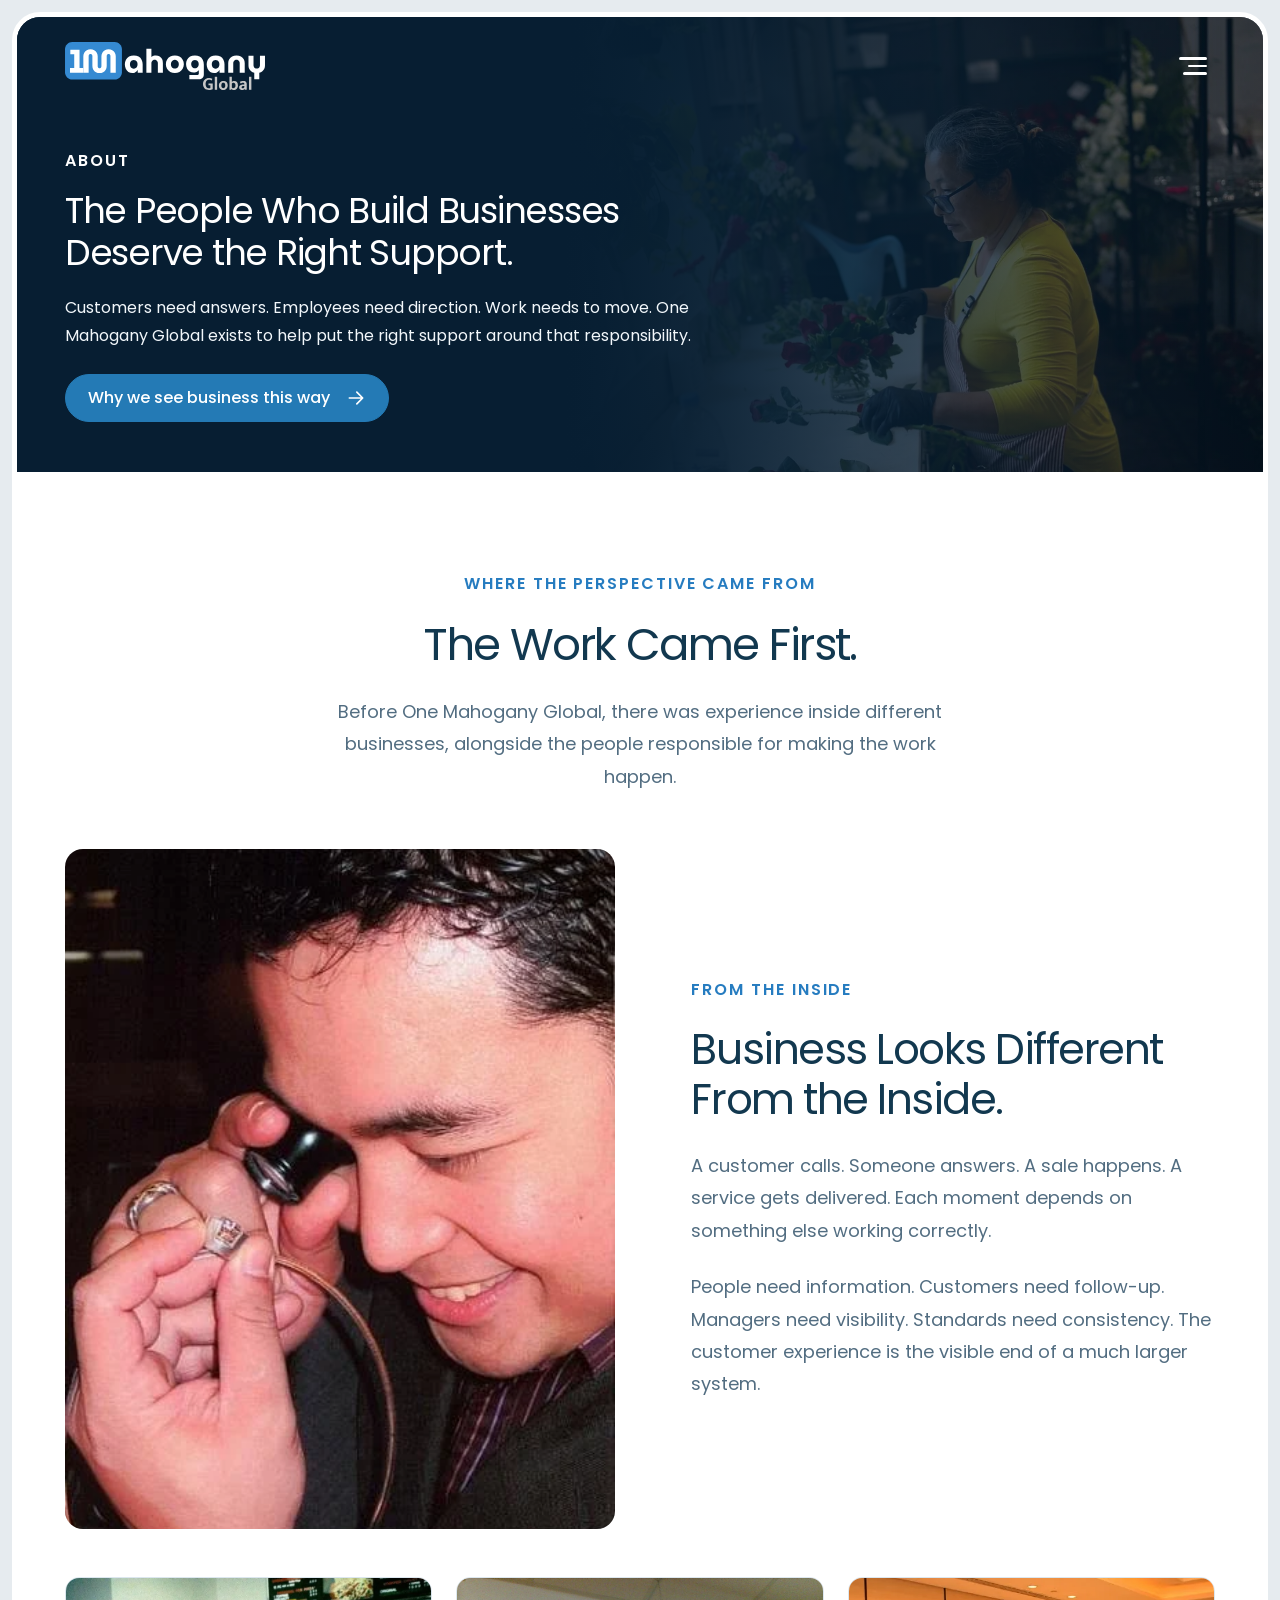
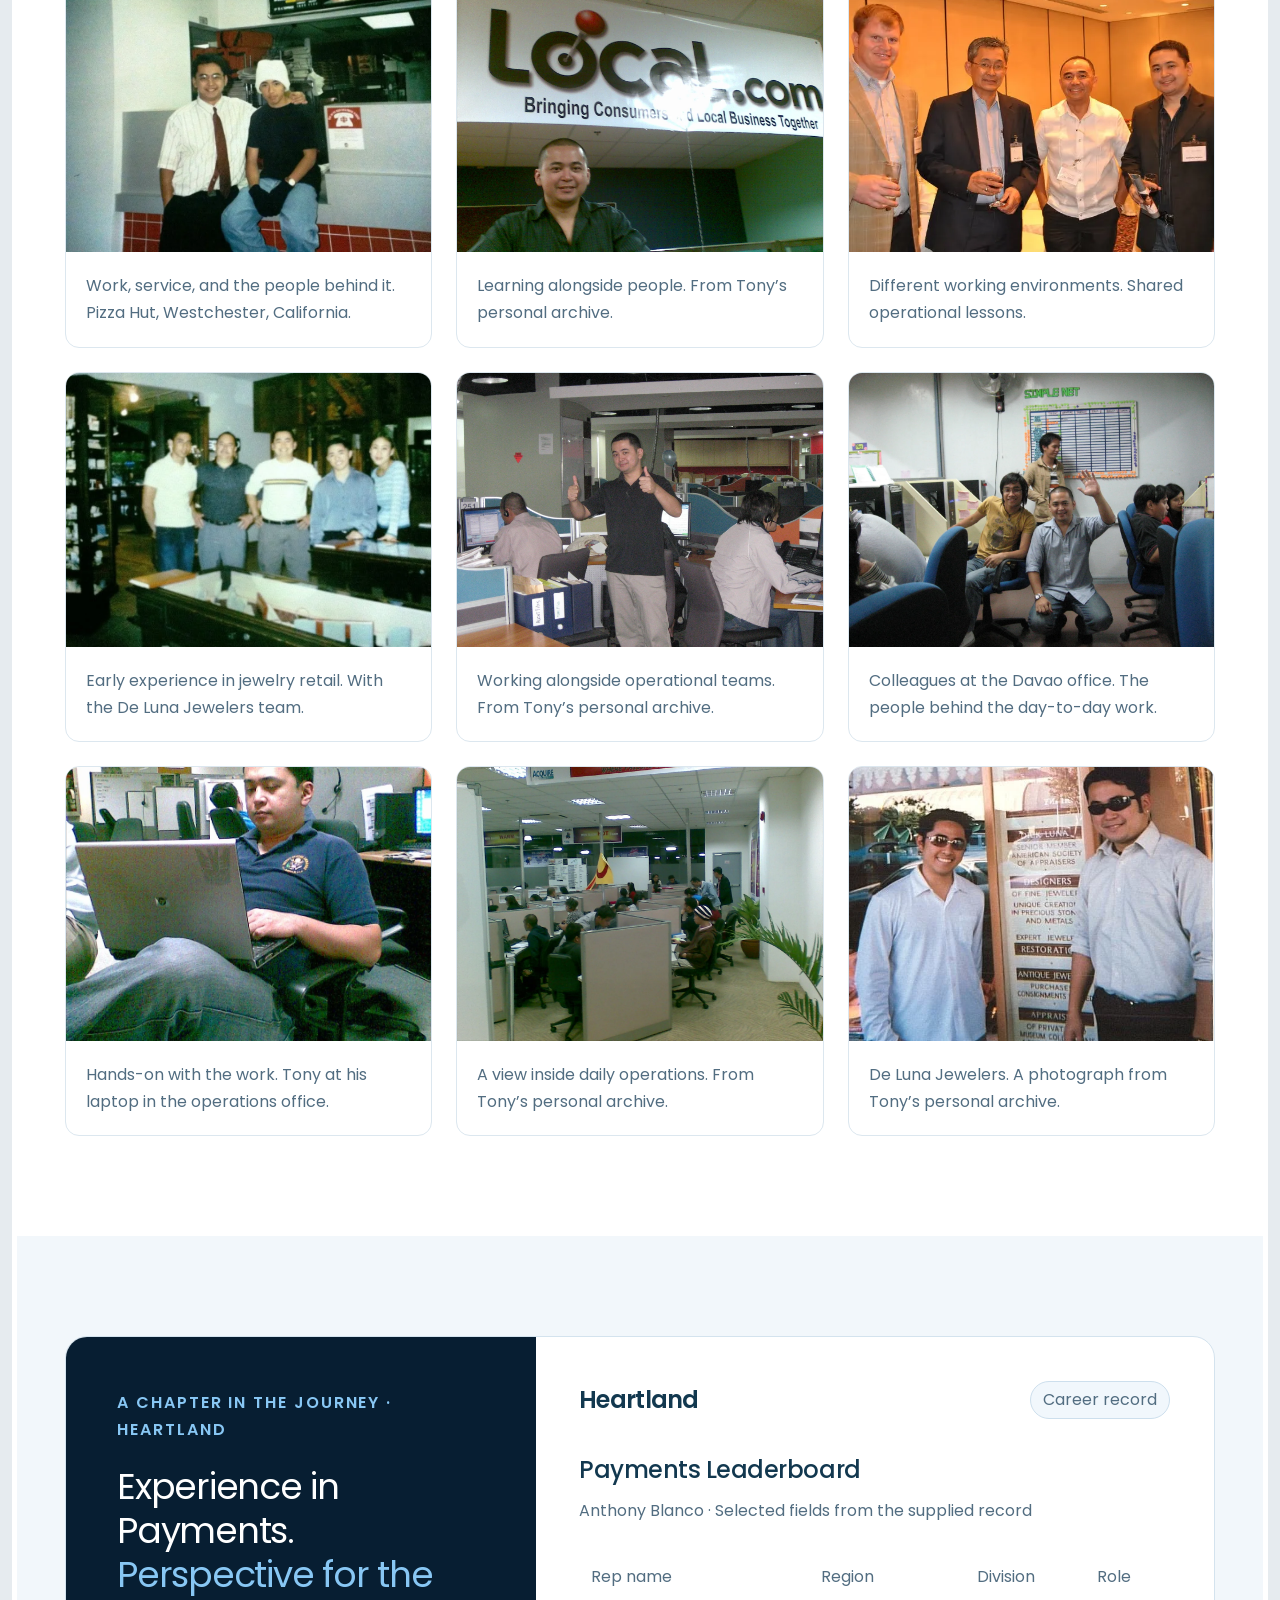
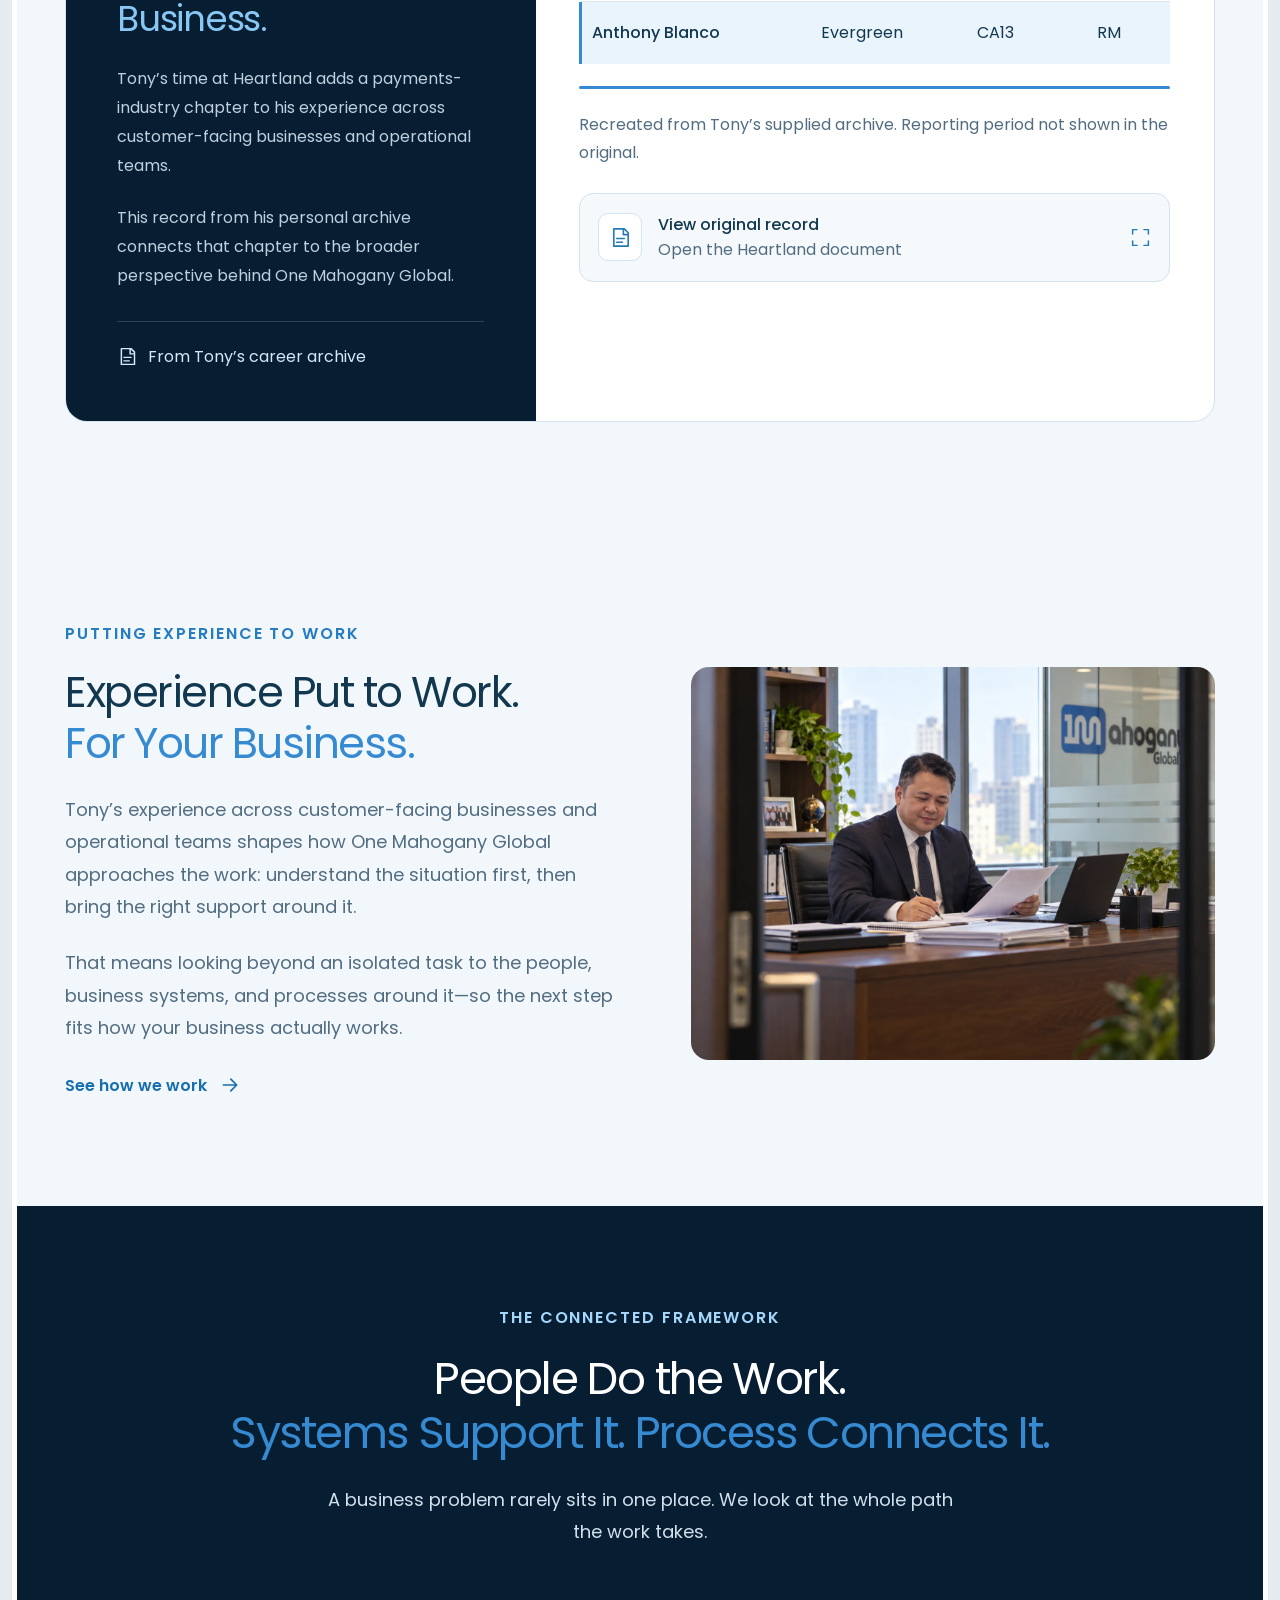
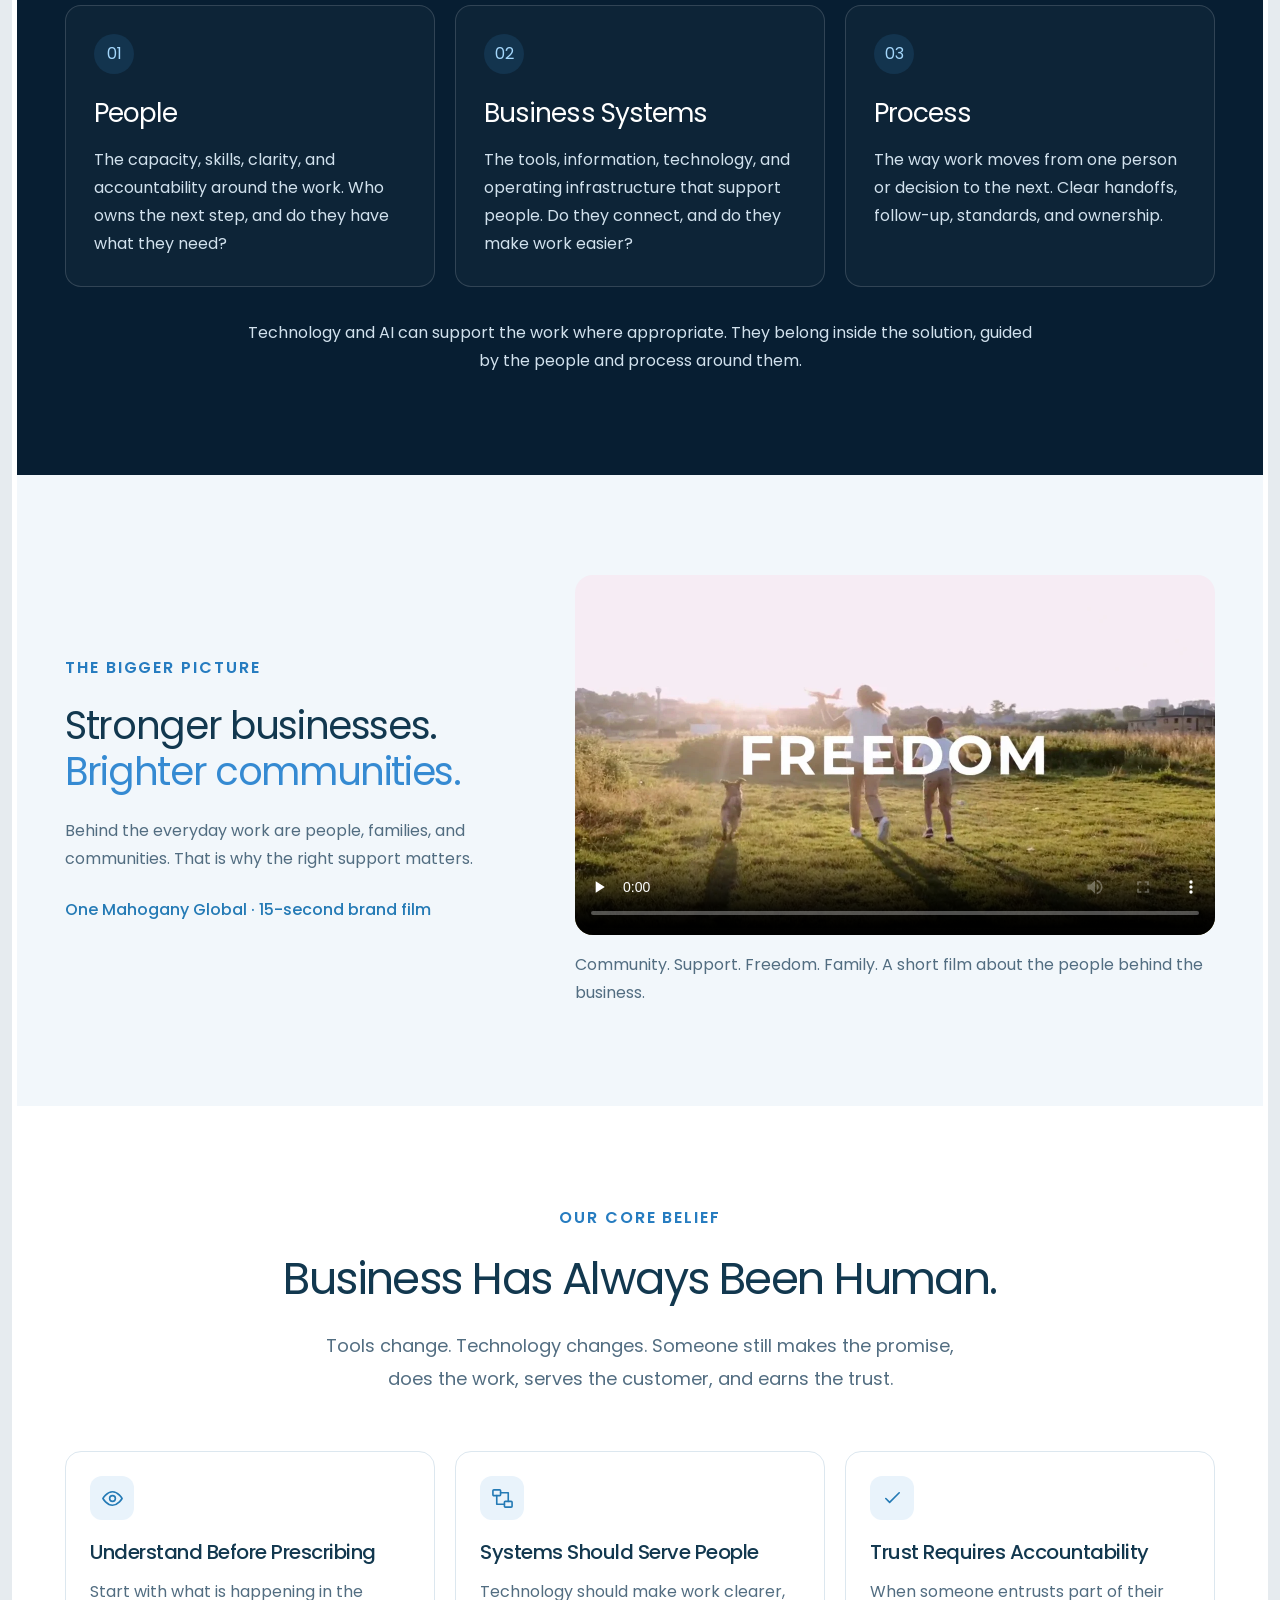
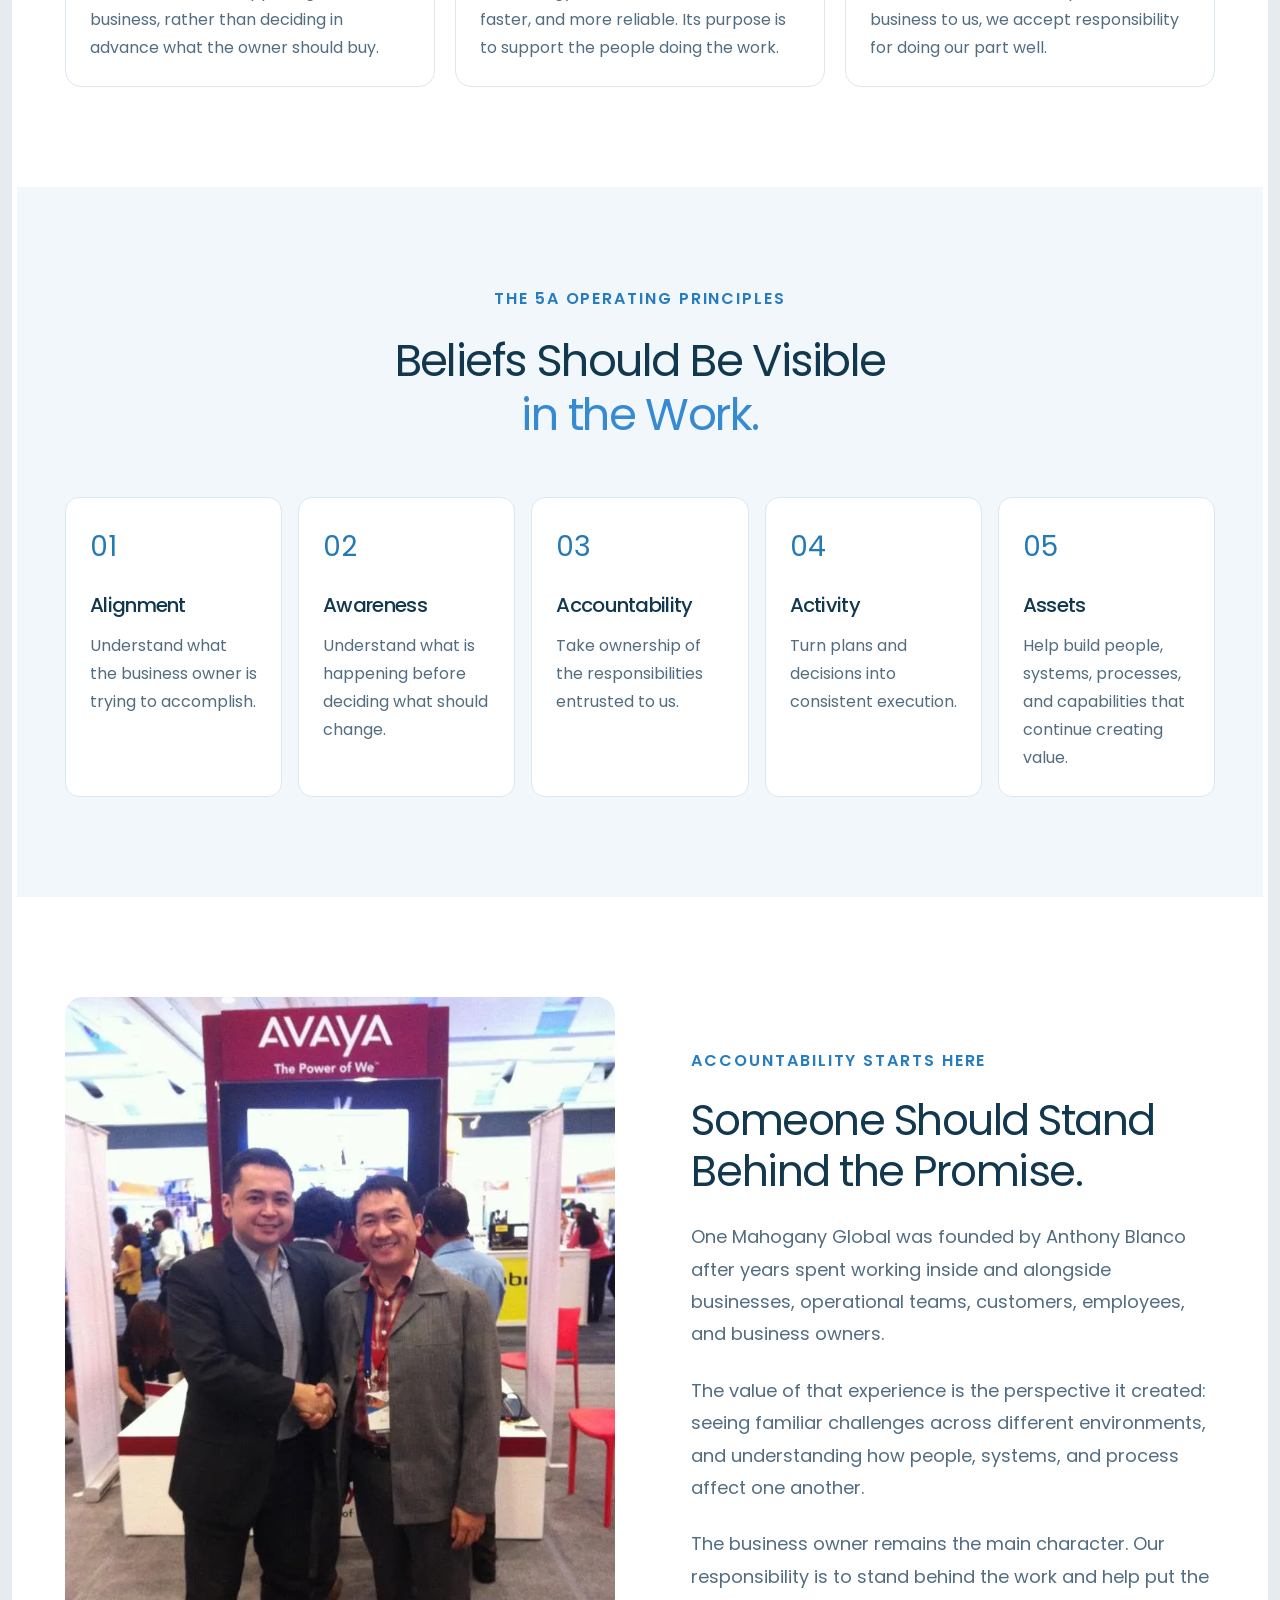
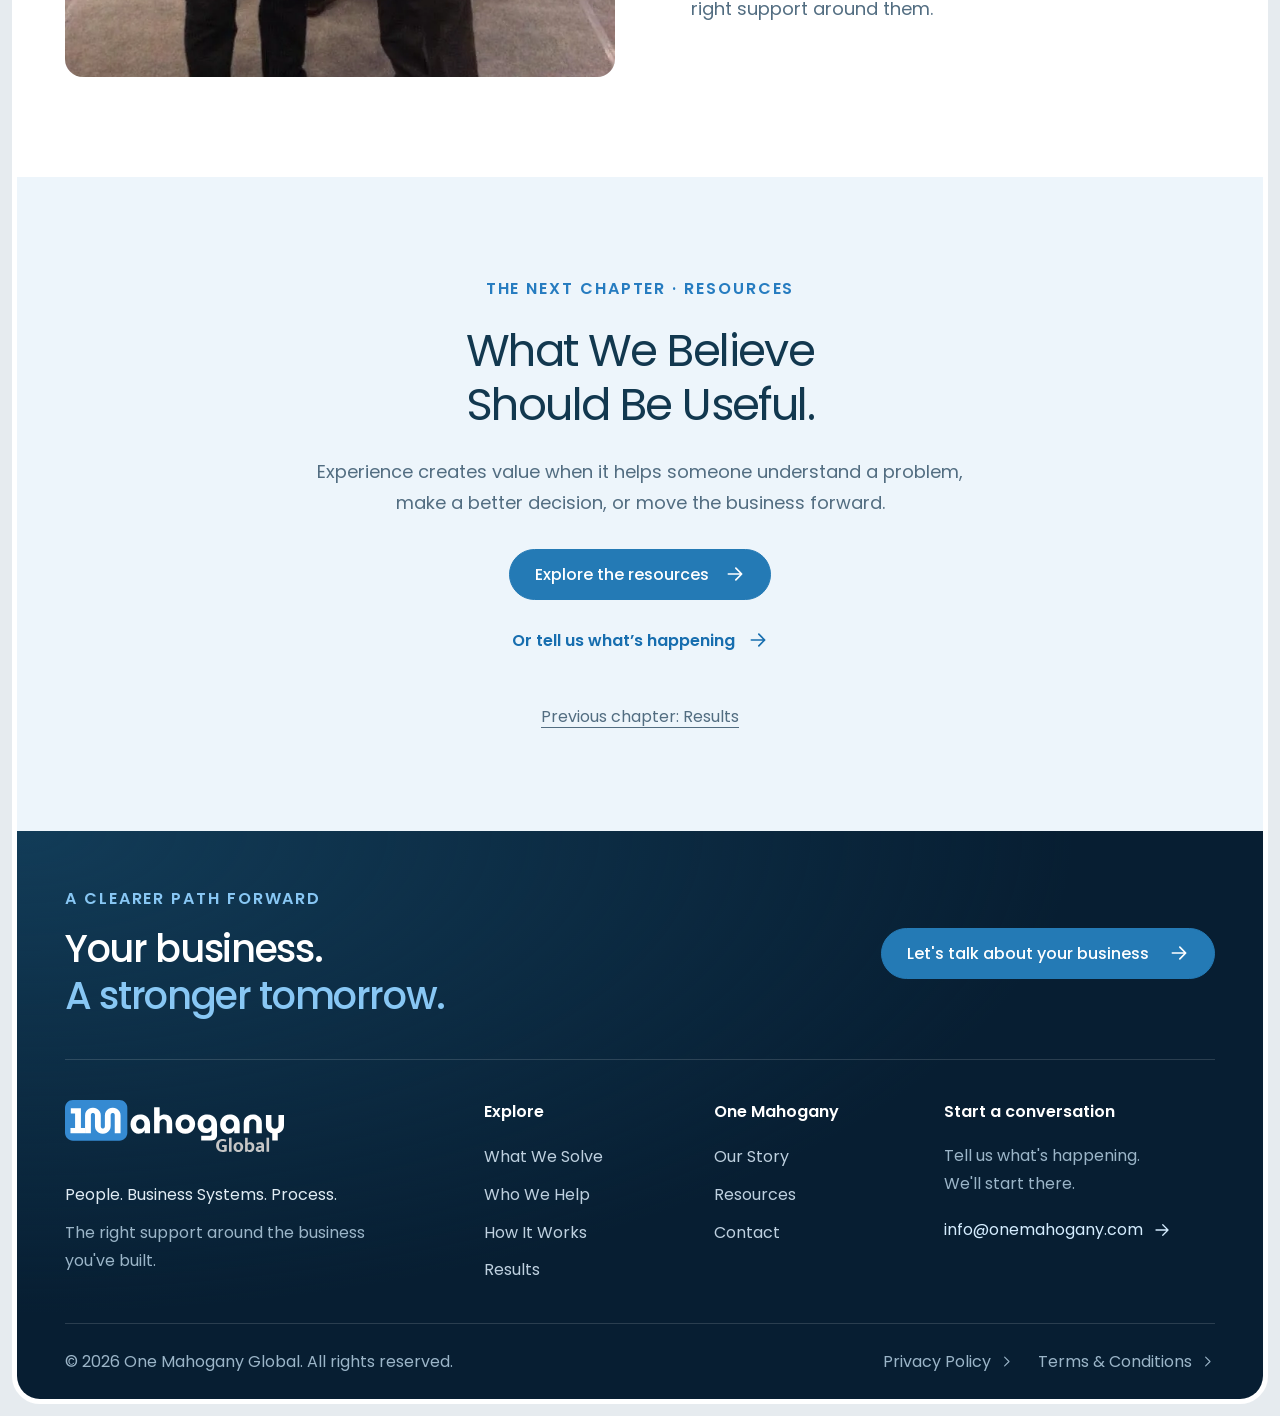
==== commit da15eb04: "Align initial header position across homepage and subpages" ====
--- a/about.html
+++ b/about.html
@@ -1,5 +1,5 @@
 <!doctype html>
-<html lang="en"><head><meta charset="utf-8"><meta name="viewport" content="width=device-width,initial-scale=1"><meta name="theme-color" content="#358AD2"><meta name="robots" content="noindex,nofollow"><title>About — One Mahogany Global</title><meta name="description" content="The work, experience, beliefs, and accountability behind One Mahogany Global’s customer-centered approach."><link rel="icon" href="favicon.ico?v=20261102a-22ec70d86d65" sizes="any"><link rel="icon" type="image/png" sizes="32x32" href="assets/brand/favicon-32x32.png?v=20261102a-c61fab430d06"><link rel="icon" type="image/png" sizes="16x16" href="assets/brand/favicon-16x16.png?v=20261102a-1eeeab22f7ea"><link rel="icon" type="image/png" sizes="96x96" href="assets/brand/favicon-96x96.png?v=20261102a-48b8cfa2f6a4"><link rel="icon" type="image/svg+xml" href="assets/brand/favicon.svg?v=20261102a-224762e51da7"><link rel="apple-touch-icon" sizes="180x180" href="assets/brand/apple-touch-icon.png?v=20261102a-a03c0e44d3a3"><link rel="manifest" href="site.webmanifest?v=20261102a-9f5b72cb15e7"><link rel="preload" href="assets/fonts/poppins-regular.ttf?v=20261102a-cdedb1729aca" as="font" type="font/ttf" crossorigin><link rel="stylesheet" href="styles.css?v=20261102a-62fc9590e03e"><link rel="stylesheet" href="modern.css?v=20261102a-3c1e15bc5522"><link rel="stylesheet" href="design-system.css?v=20261102a-dadc0b20f99d"><link rel="stylesheet" href="refresh.css?v=20261102a-5893aa2b0cf8"><link rel="stylesheet" href="pages.css?v=20261102a-1f41d49cca68"><script src="header-nav.js?v=20261102a-c5f84451b13a" defer></script><script src="site.js?v=20261102a-d7ff24caa701" defer></script></head>
+<html lang="en"><head><meta charset="utf-8"><meta name="viewport" content="width=device-width,initial-scale=1"><meta name="theme-color" content="#358AD2"><meta name="robots" content="noindex,nofollow"><title>About — One Mahogany Global</title><meta name="description" content="The work, experience, beliefs, and accountability behind One Mahogany Global’s customer-centered approach."><link rel="icon" href="favicon.ico?v=20261102a-22ec70d86d65" sizes="any"><link rel="icon" type="image/png" sizes="32x32" href="assets/brand/favicon-32x32.png?v=20261102a-c61fab430d06"><link rel="icon" type="image/png" sizes="16x16" href="assets/brand/favicon-16x16.png?v=20261102a-1eeeab22f7ea"><link rel="icon" type="image/png" sizes="96x96" href="assets/brand/favicon-96x96.png?v=20261102a-48b8cfa2f6a4"><link rel="icon" type="image/svg+xml" href="assets/brand/favicon.svg?v=20261102a-224762e51da7"><link rel="apple-touch-icon" sizes="180x180" href="assets/brand/apple-touch-icon.png?v=20261102a-a03c0e44d3a3"><link rel="manifest" href="site.webmanifest?v=20261102a-9f5b72cb15e7"><link rel="preload" href="assets/fonts/poppins-regular.ttf?v=20261102a-cdedb1729aca" as="font" type="font/ttf" crossorigin><link rel="stylesheet" href="styles.css?v=20261102a-62fc9590e03e"><link rel="stylesheet" href="modern.css?v=20261102a-3c1e15bc5522"><link rel="stylesheet" href="design-system.css?v=20261102a-dadc0b20f99d"><link rel="stylesheet" href="refresh.css?v=20261102a-5893aa2b0cf8"><link rel="stylesheet" href="pages.css?v=20261102a-4ebf76ee8d24"><script src="header-nav.js?v=20261102a-c5f84451b13a" defer></script><script src="site.js?v=20261102a-d7ff24caa701" defer></script></head>
 <body class="inner-page"><a class="skip-link" href="#main">Skip to content</a>  <svg class="svg-library" xmlns="http://www.w3.org/2000/svg" aria-hidden="true">
     <symbol id="i-arrow" viewBox="0 0 24 24"><path d="M4 12h15M13 5l7 7-7 7"/></symbol>
     <symbol id="i-phone" viewBox="0 0 24 24"><path d="m5 3 4 1 1 5-3 2a15 15 0 0 0 6 6l2-3 5 1 1 4c0 2-2 3-4 2C9 20 4 15 3 7c-1-2 0-4 2-4Z"/></symbol>
--- a/pages.css
+++ b/pages.css
@@ -281,18 +281,18 @@
 
 /* An inset video card; the white frame and hero together fill the first screen. */
 .hero{margin:12px;height:calc(100vh - 24px);min-height:0;max-height:none;border-radius:24px;overflow:hidden}
-.site-header:not(.scrolled),.site-header:not(.scrolled):has(nav.is-open){top:24px}
+.site-header:not(.scrolled),.site-header:not(.scrolled):has(nav.is-open){top:32px}
 .site-header:not(.scrolled) .header-inner{width:min(var(--container),calc(100% - 120px))}
 @media(max-width:760px){
  .hero{margin:8px;height:calc(100vh - 16px);border-radius:20px}
- .site-header:not(.scrolled),.site-header:not(.scrolled):has(nav.is-open){top:16px}
+ .site-header:not(.scrolled),.site-header:not(.scrolled):has(nav.is-open){top:22px}
  .site-header:not(.scrolled) .header-inner{width:calc(100% - 52px)}
 }
 /* Subpages retain their existing full-width photograph openings. */
-.inner-page .site-header:not(.scrolled),.inner-page .site-header:not(.scrolled):has(nav.is-open){top:18px}
+.inner-page .site-header:not(.scrolled),.inner-page .site-header:not(.scrolled):has(nav.is-open){top:32px}
 .inner-page .site-header:not(.scrolled) .header-inner{width:min(var(--container),calc(100% - 96px))}
 @media(max-width:760px){
- .inner-page .site-header:not(.scrolled),.inner-page .site-header:not(.scrolled):has(nav.is-open){top:12px}
+ .inner-page .site-header:not(.scrolled),.inner-page .site-header:not(.scrolled):has(nav.is-open){top:22px}
  .inner-page .site-header:not(.scrolled) .header-inner{width:calc(100% - 36px)}
 }
 
@@ -960,3 +960,6 @@
 @keyframes record-preview-enter{from{opacity:0;transform:translateY(10px) scale(.985)}to{opacity:1;transform:translateY(0) scale(1)}}
 @media(max-width:600px){.heartland-source-trigger{padding:16px;gap:12px}.heartland-document-dialog{width:calc(100vw - 24px);max-height:calc(100dvh - 24px);padding:18px;border-radius:16px}.heartland-document-toolbar{gap:12px;margin-bottom:18px}.heartland-document-toolbar h2{font-size:1.125rem}.heartland-document-icon{flex-basis:38px;width:38px;height:44px}}
 @media(prefers-reduced-motion:reduce){.heartland-source-trigger{transition:none}}
+
+/* Keep the fixed header and page together at the vertical scroll boundaries. */
+html,body{overscroll-behavior-y:none}
